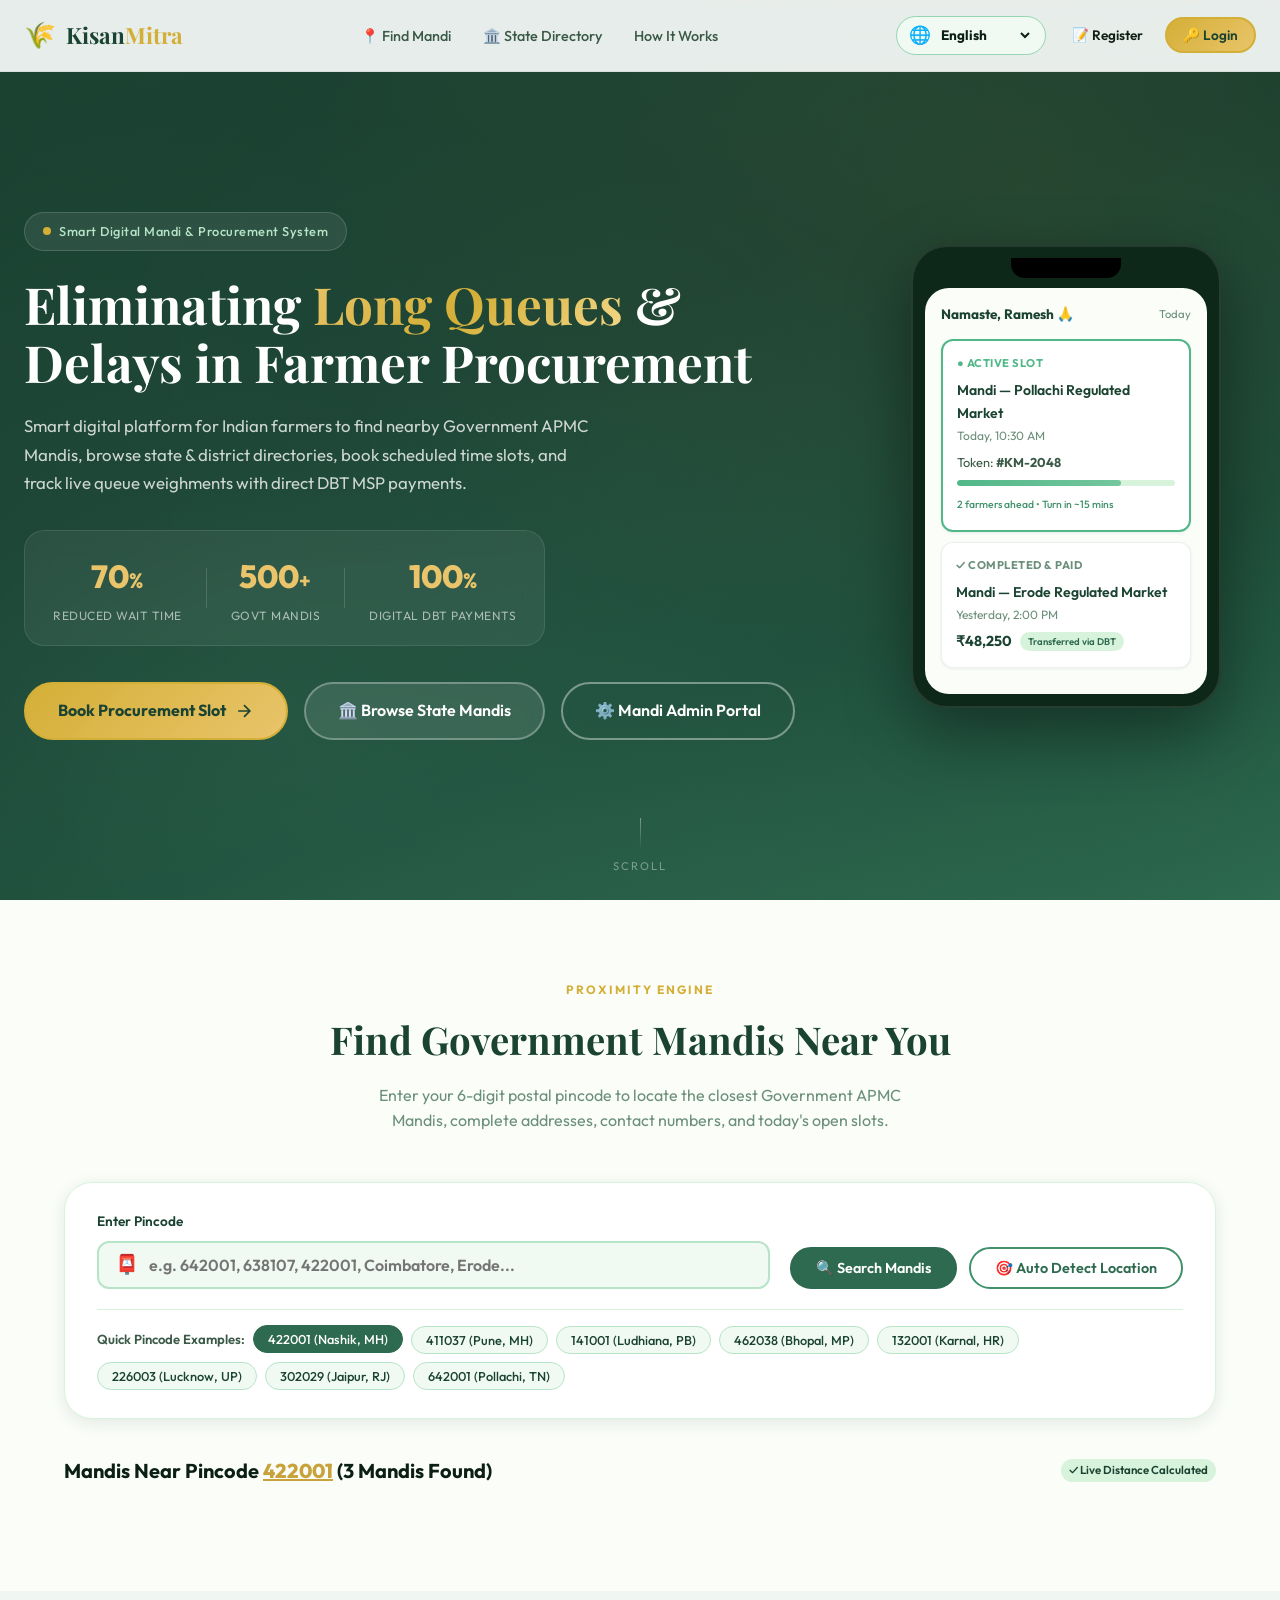
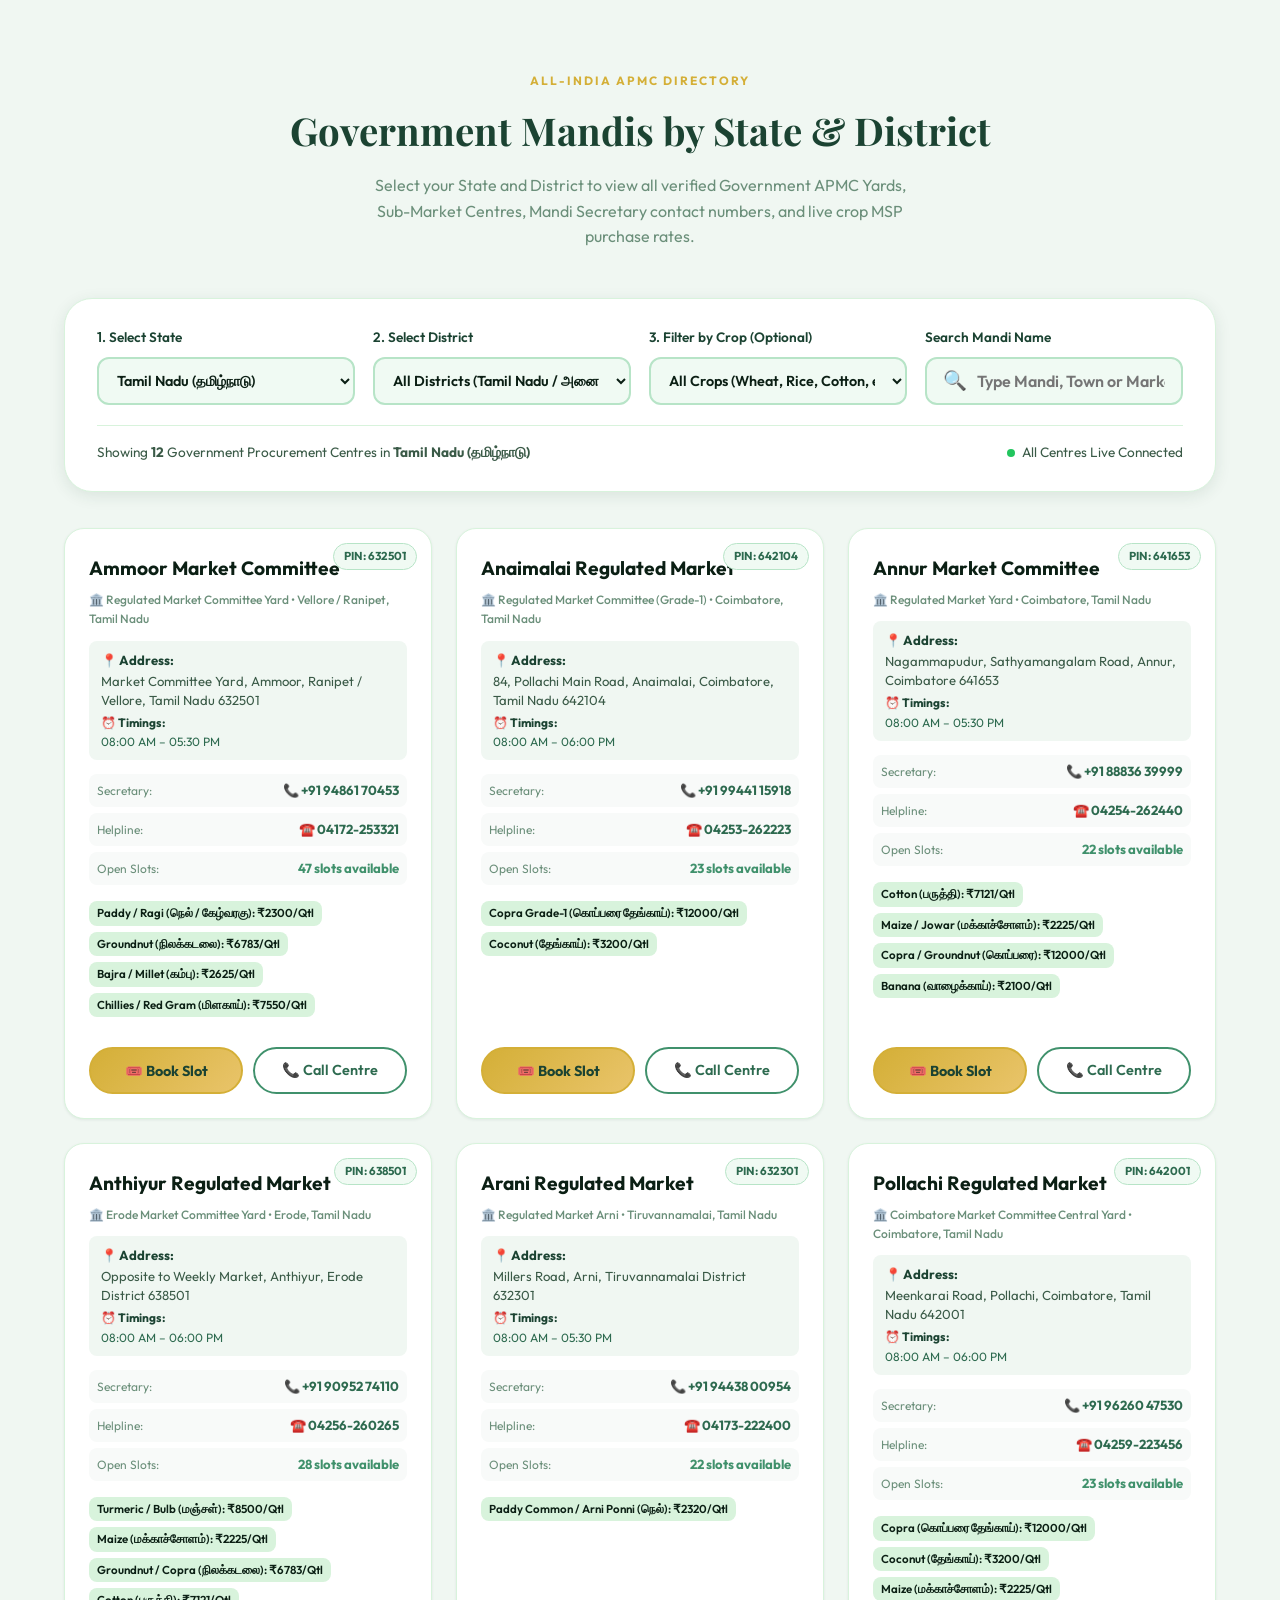
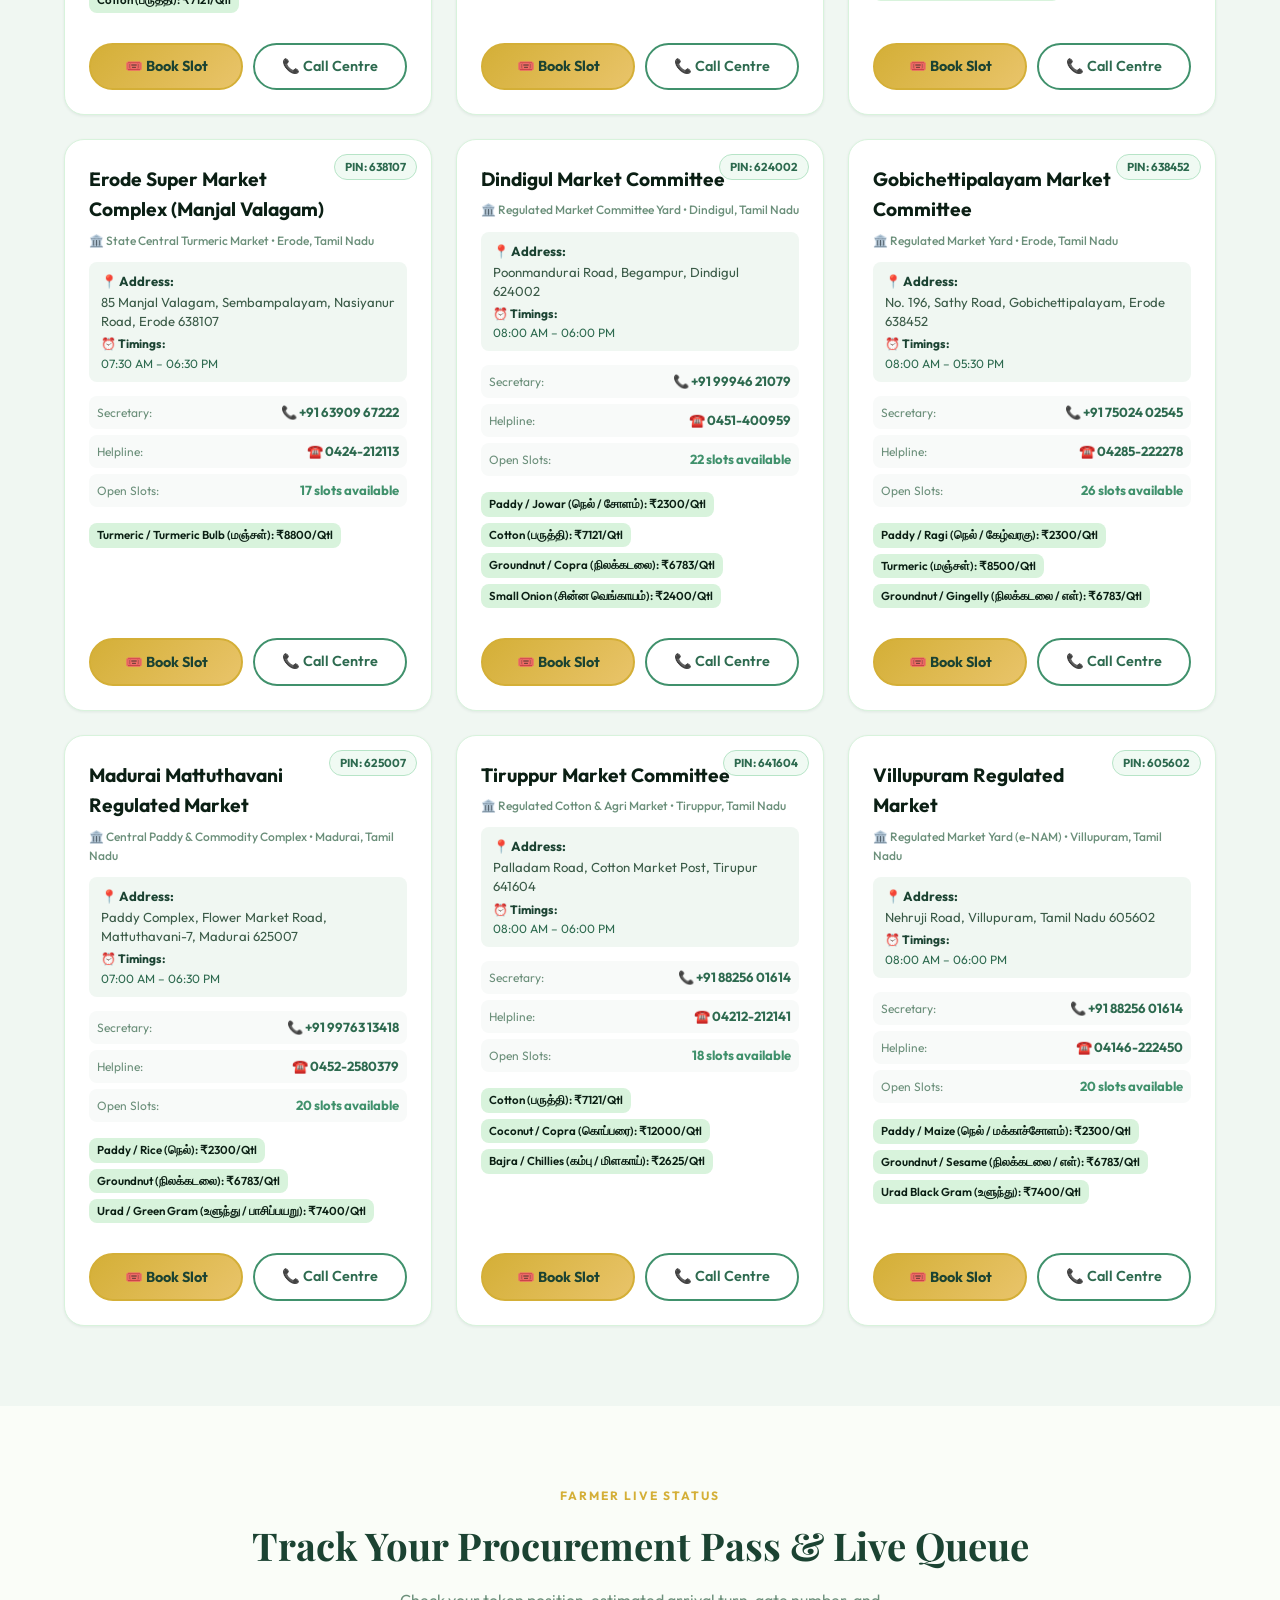
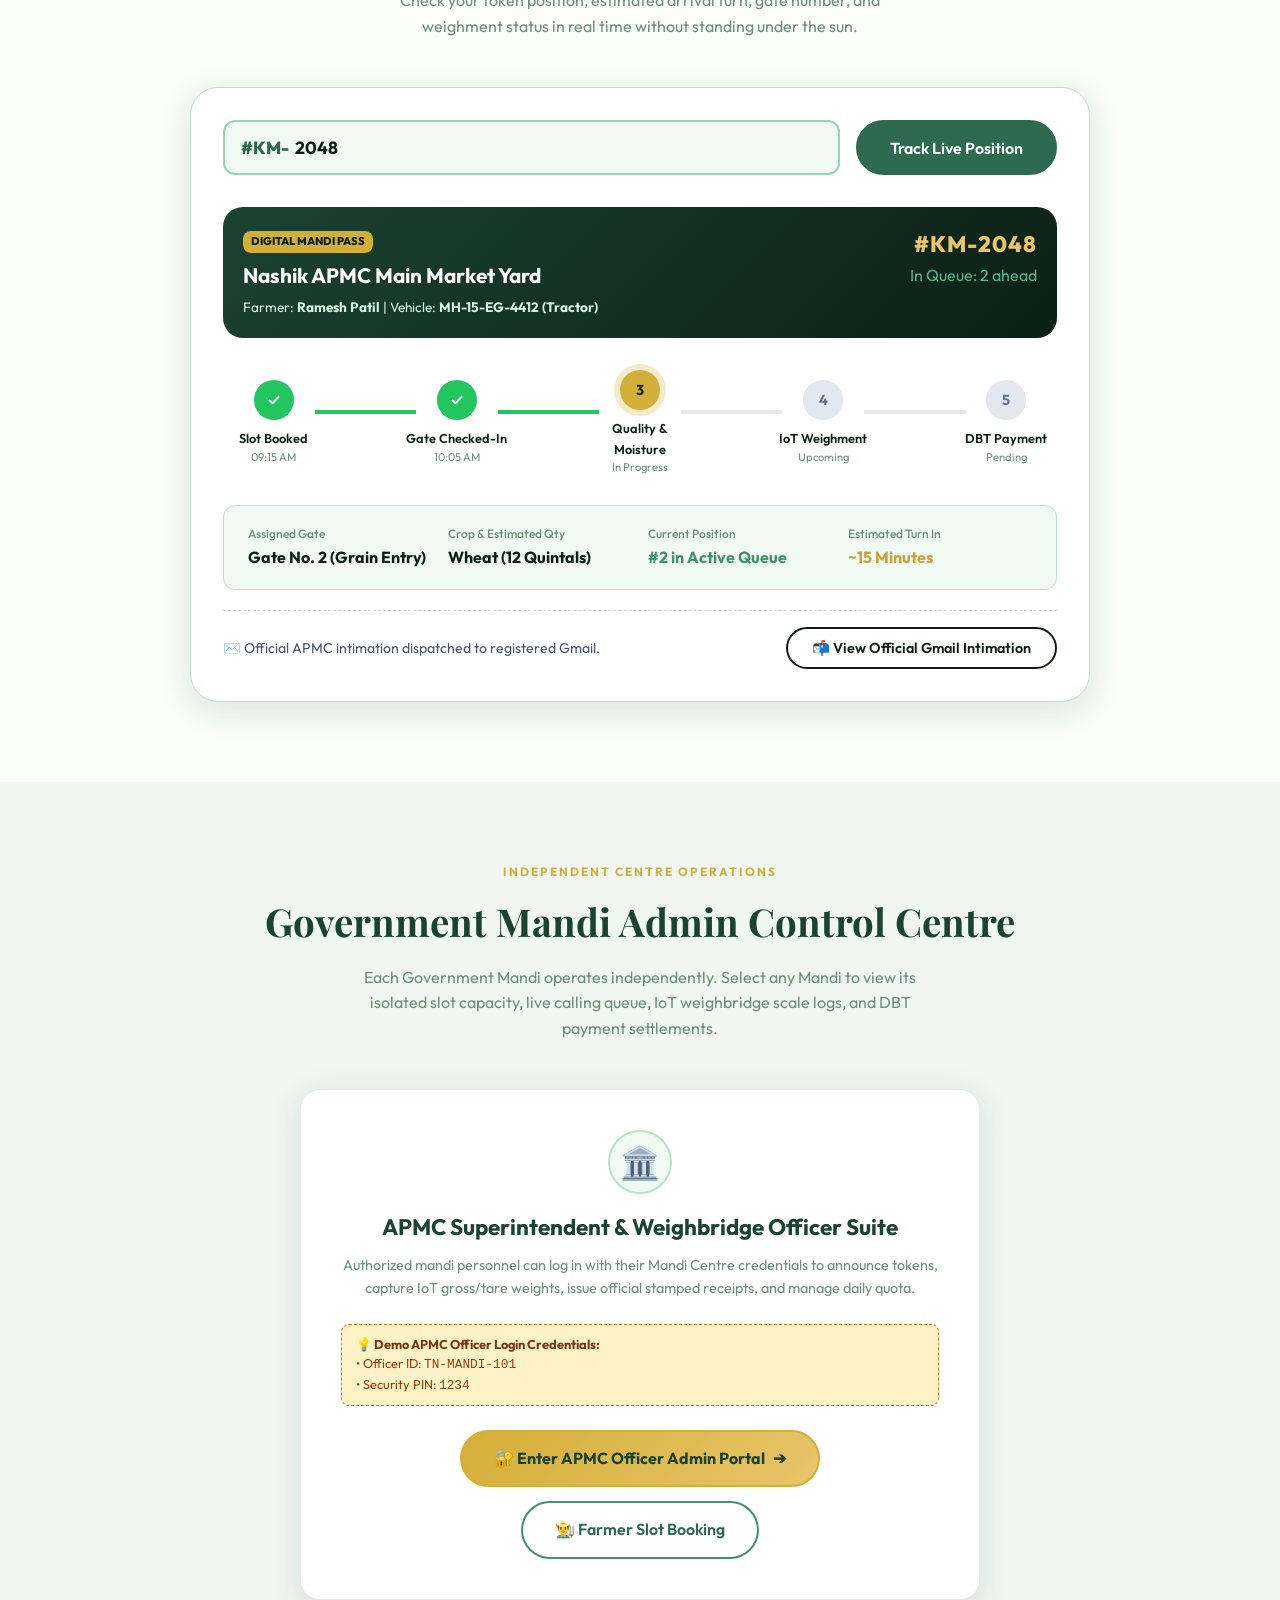
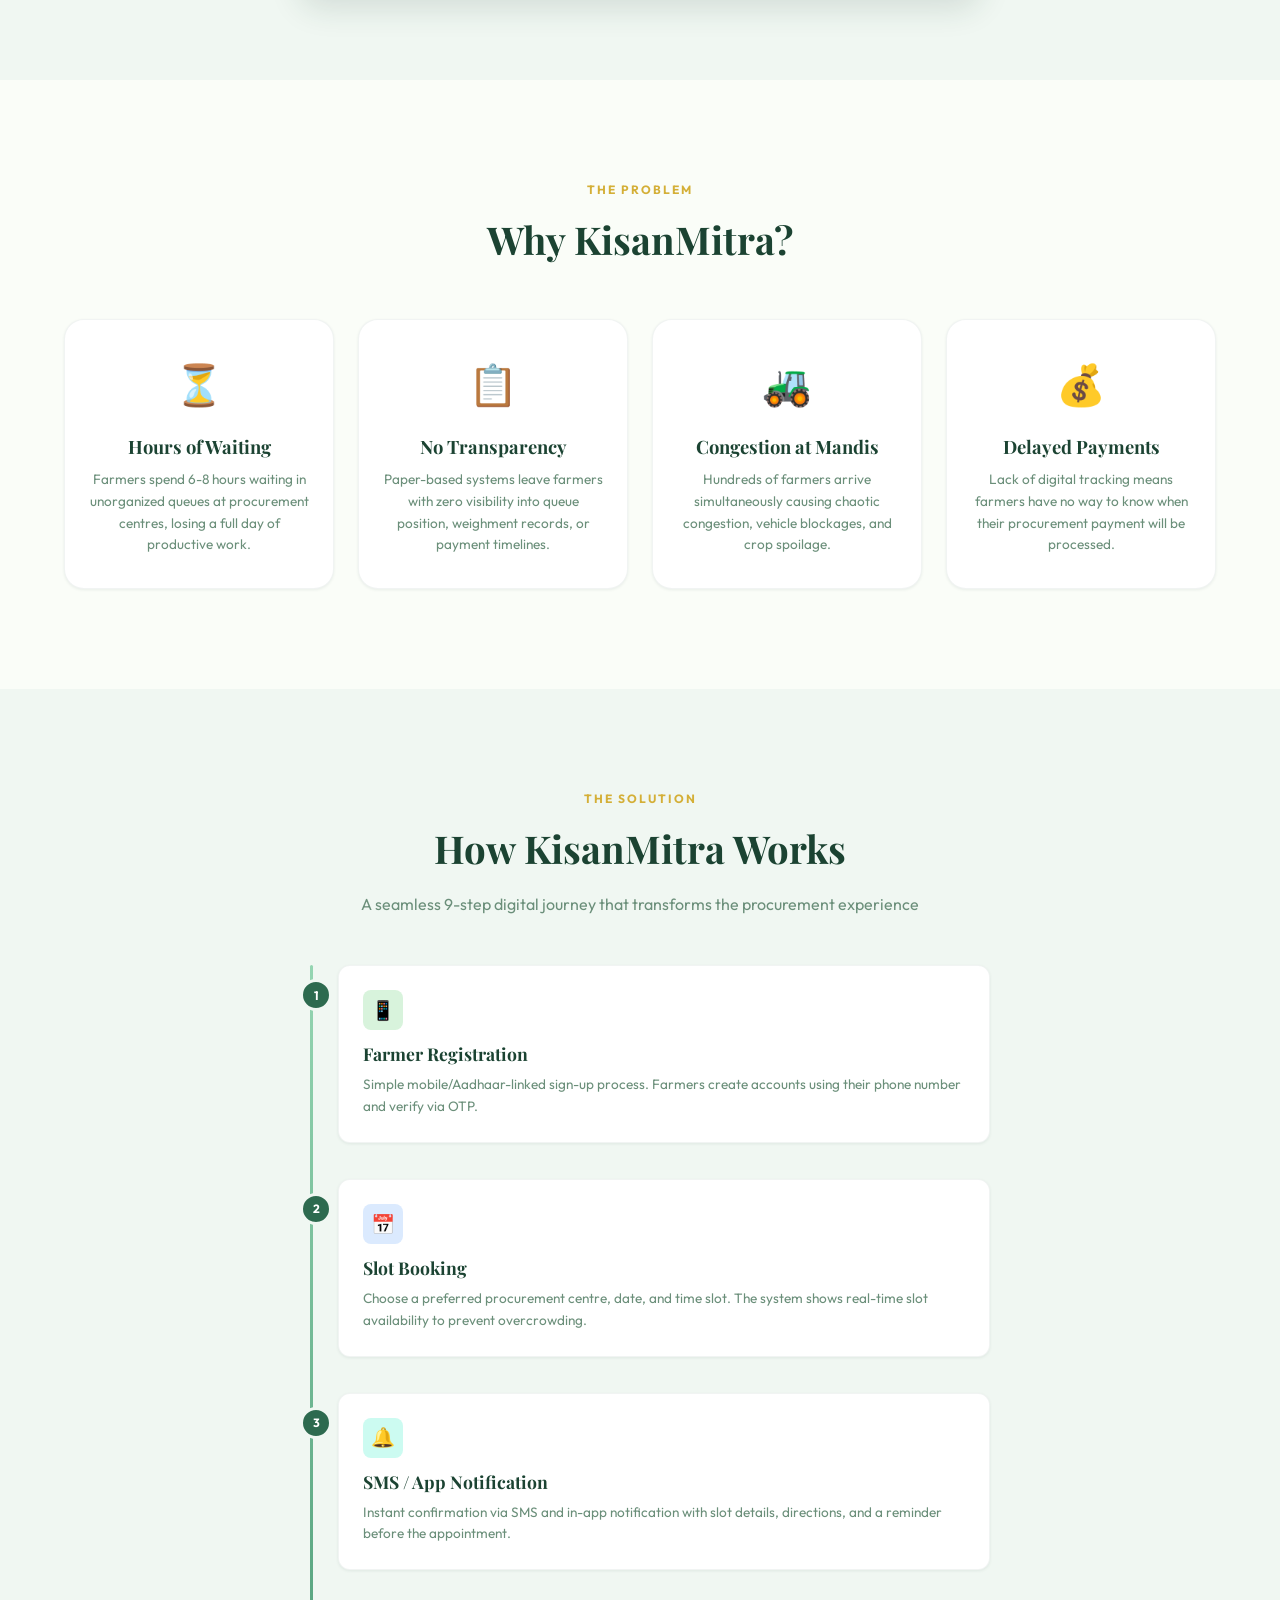
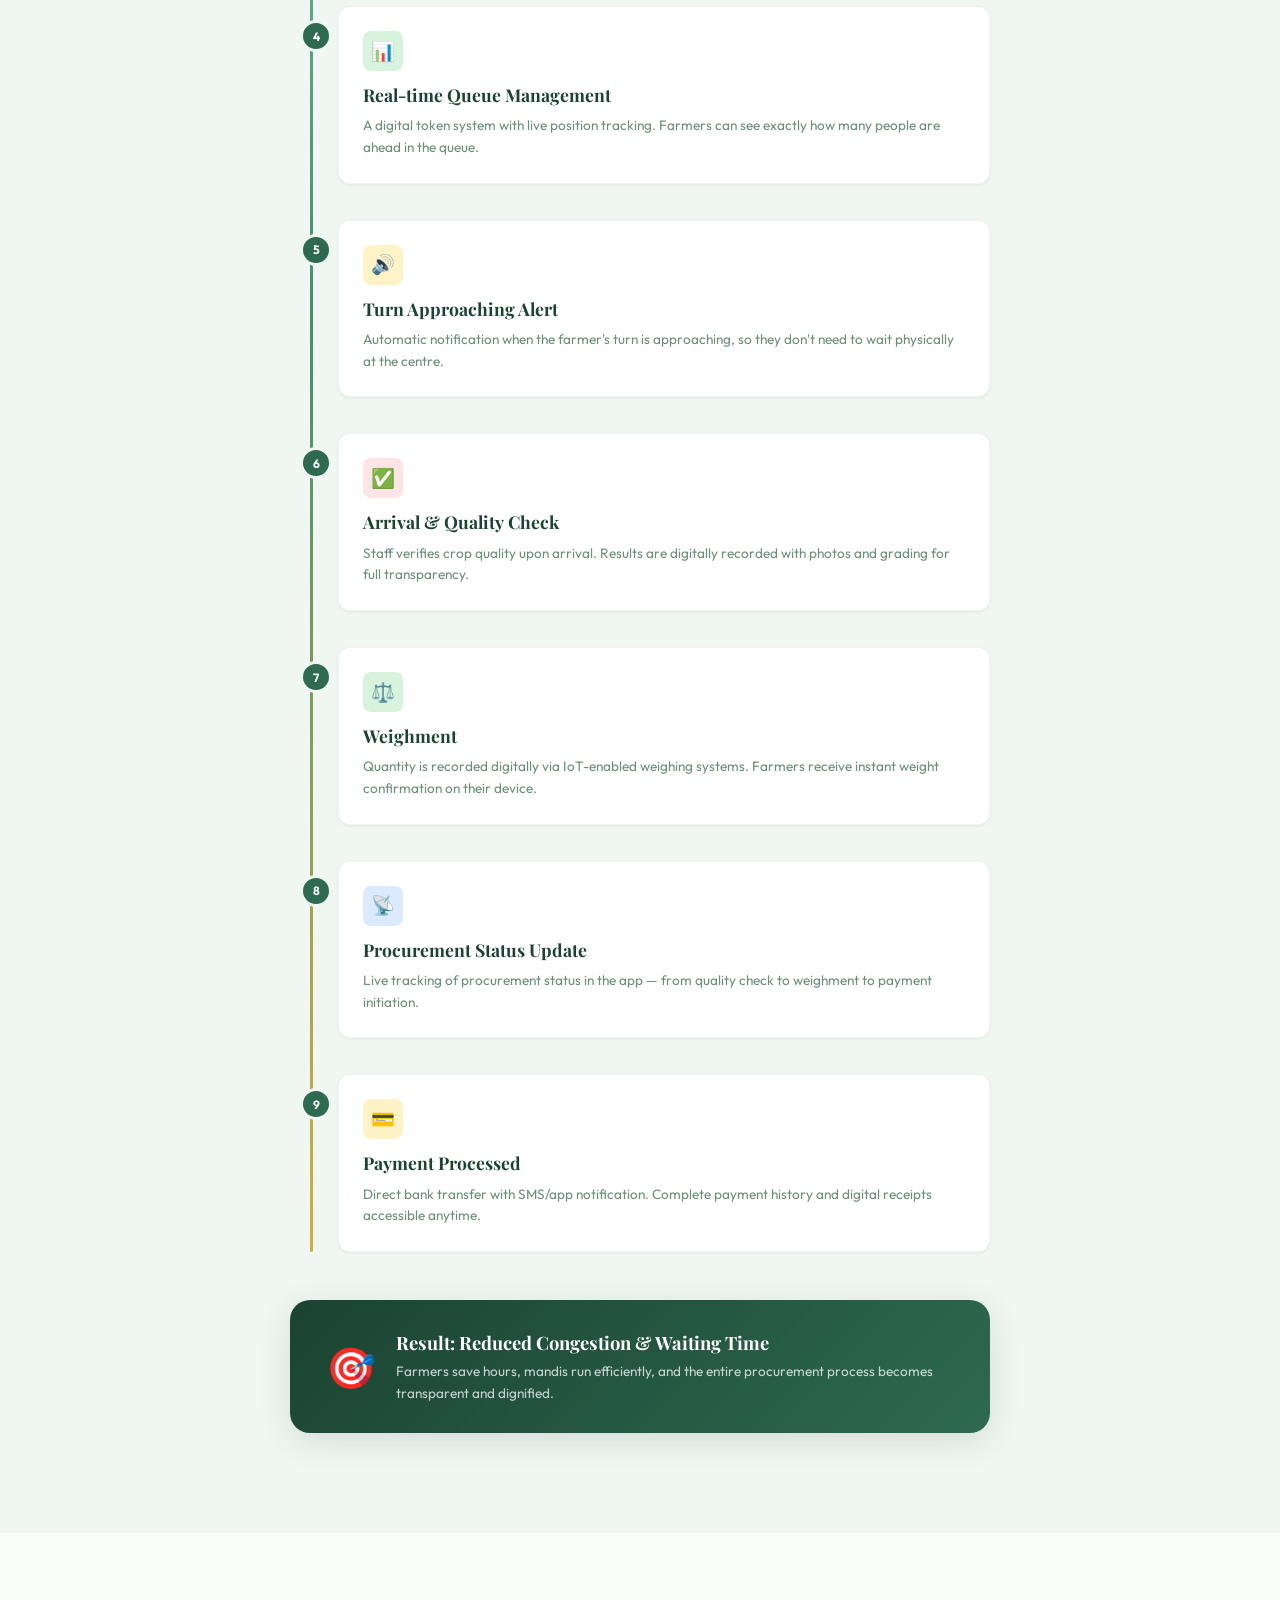
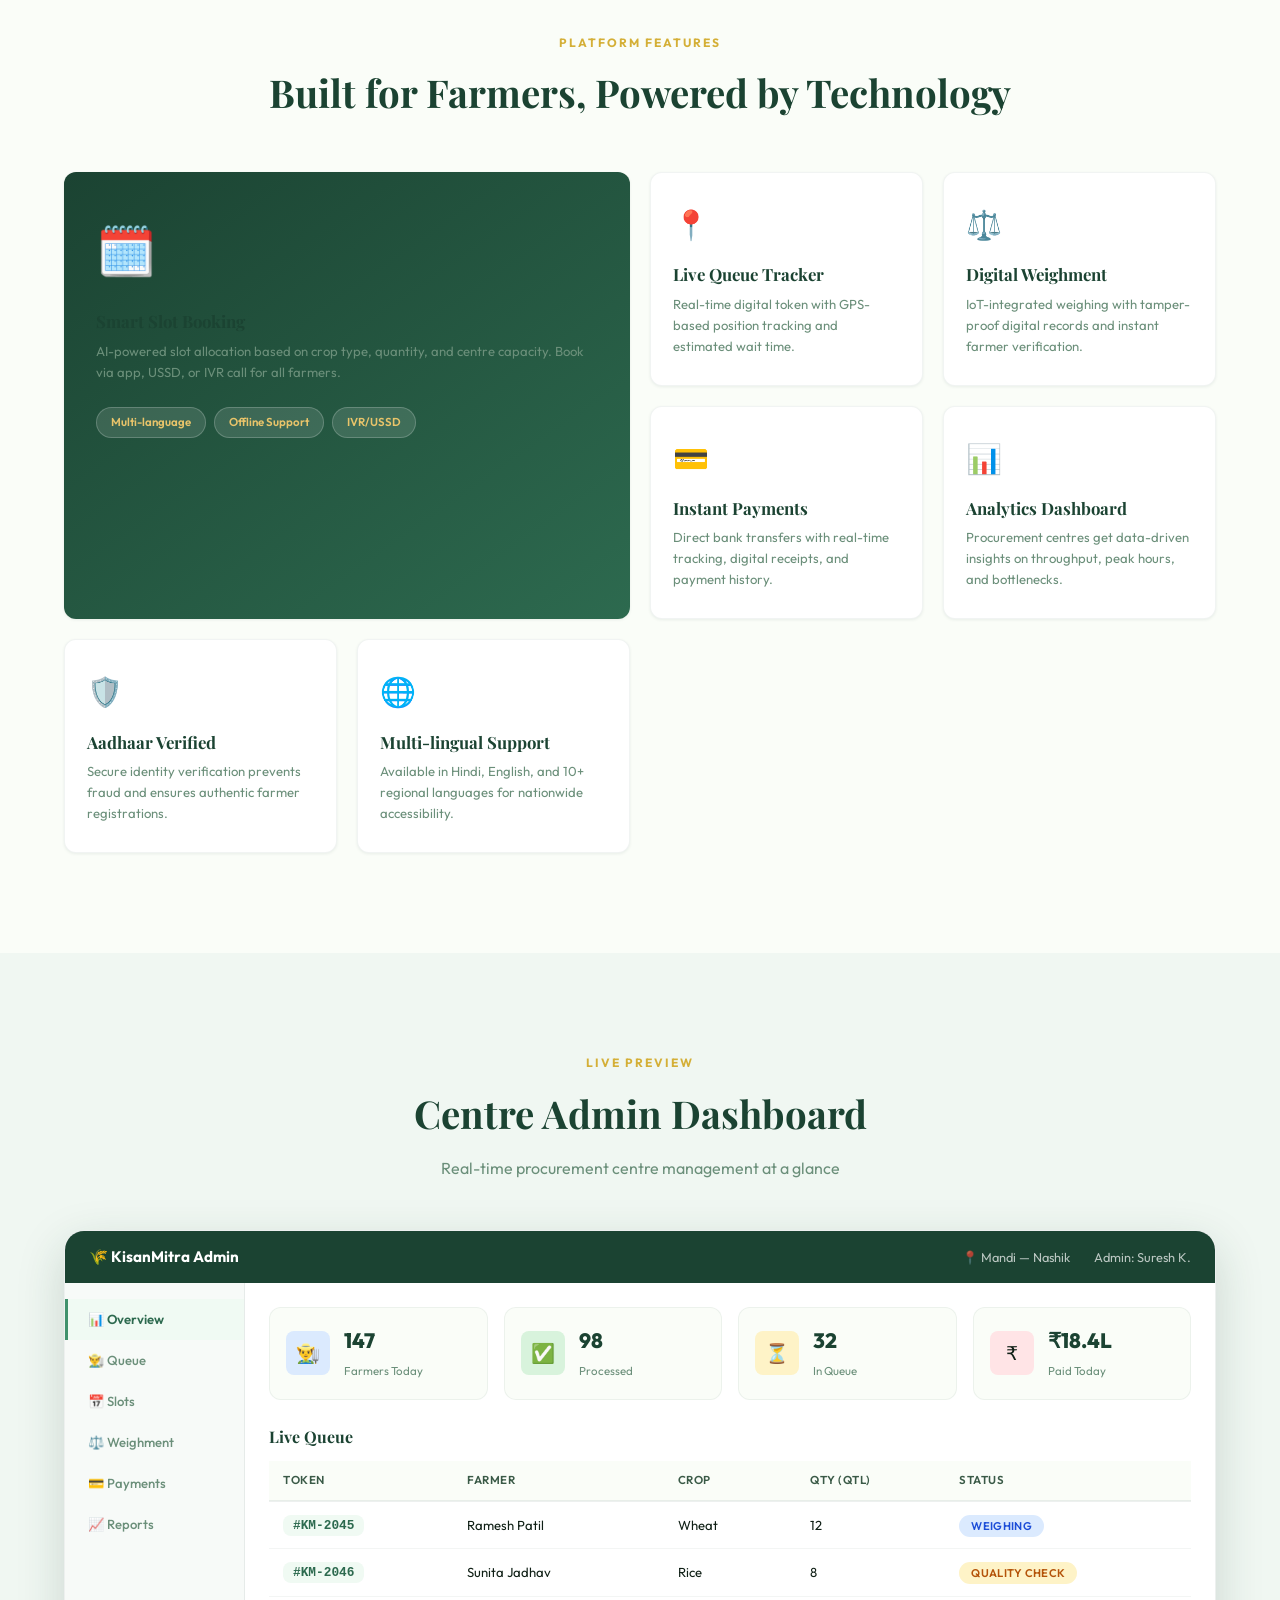
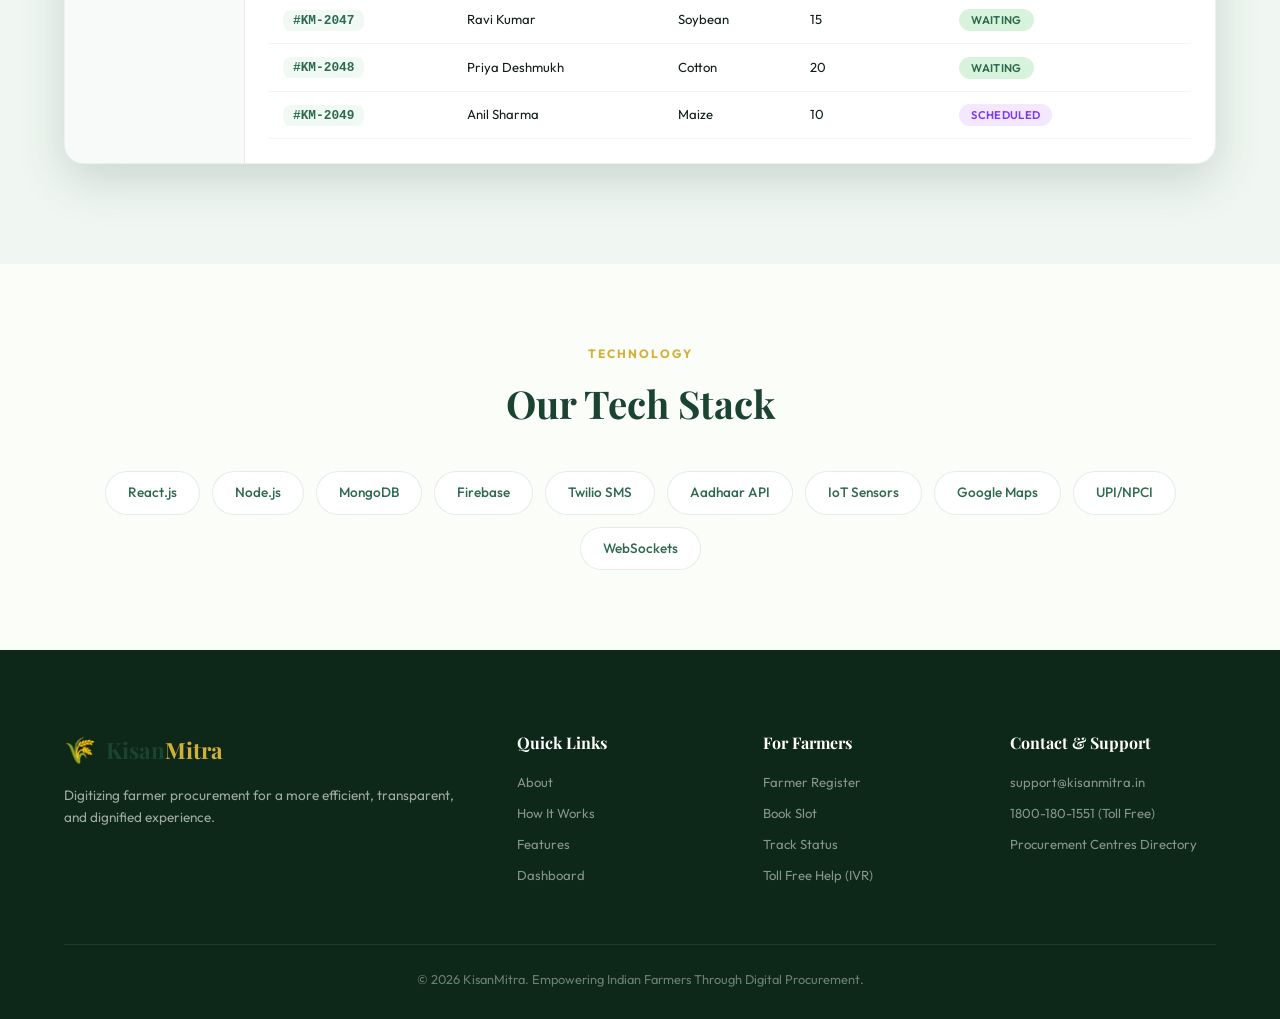
==== index.html @ 32a1274f "Initial commit with project setup" ====
<!DOCTYPE html>
<html lang="en">
<head>
  <meta charset="UTF-8" />
  <meta name="viewport" content="width=device-width, initial-scale=1.0" />
  <title>KisanMitra — Smart Farmer Procurement Platform</title>
  <meta name="description" content="KisanMitra digitizes the mandi procurement process with slot booking, real-time queue management, and transparent payment tracking for Indian farmers." />
  <meta name="theme-color" content="#1b4332" />
  <link rel="icon" href="data:image/svg+xml,<svg xmlns=%22http://www.w3.org/2000/svg%22 viewBox=%220 0 100 100%22><text y=%22.9em%22 font-size=%2290%22>🌾</text></svg>" />
  <link rel="preconnect" href="https://fonts.googleapis.com" />
  <link rel="preconnect" href="https://fonts.gstatic.com" crossorigin />
  <link href="https://fonts.googleapis.com/css2?family=Outfit:wght@300;400;500;600;700;800&family=Playfair+Display:wght@500;600;700&display=swap" rel="stylesheet" />
  <link rel="stylesheet" href="style.css" />
</head>
<body>

  <!-- ===== NAVBAR ===== -->
  <nav class="navbar" id="navbar">
    <div class="nav-container">
      <a href="#" class="nav-logo">
        <span class="logo-icon">🌾</span>
        <span class="logo-text">Kisan<span class="logo-accent">Mitra</span></span>
      </a>
      <ul class="nav-links" id="navLinks">
        <li><a href="#mandi-locator" data-i18n="nav_find_mandi">📍 Find Mandi</a></li>
        <li><a href="#mandi-directory" data-i18n="nav_directory">🏛️ State Directory</a></li>
        <li><a href="#how-it-works" data-i18n="nav_how_it_works">How It Works</a></li>
      </ul>
      <div class="nav-actions">
        <!-- Global Language Selector in Navbar -->
        <div class="lang-selector-wrap">
          <span class="lang-icon">🌐</span>
          <select id="globalLangSelect" class="lang-dropdown" aria-label="Select Language">
            <option value="en" selected>English</option>
            <option value="ta">தமிழ் (Tamil)</option>
            <option value="hi">हिन्दी (Hindi)</option>
          </select>
        </div>
        <!-- Dynamic Login / Session Area -->
        <div id="navAuthArea" style="display: flex; gap: 8px; align-items: center;">
          <button class="btn btn-outline" id="navRegisterBtn" style="padding: 7px 14px; font-weight: 600; font-size: 0.85rem; border: 1.5px solid var(--primary); color: var(--primary);">
            📝 Register
          </button>
          <button class="btn btn-gold" id="navLoginBtn" style="padding: 7px 16px; font-weight: 600; font-size: 0.85rem;">
            🔑 Login
          </button>
        </div>
      </div>
      <button class="mobile-toggle" id="mobileToggle" aria-label="Toggle menu">
        <span></span><span></span><span></span>
      </button>
    </div>
  </nav>

  <!-- ===== HERO ===== -->
  <section class="hero" id="hero">
    <div class="hero-bg-pattern"></div>
    <div class="hero-container">
      <div class="hero-content">
        <div class="hero-badge">
          <span class="badge-dot"></span>
          <span data-i18n="hero_badge">Smart Digital Mandi &amp; Procurement System</span>
        </div>
        <h1 class="hero-title" data-i18n="hero_title">
          Eliminating <span class="text-gradient">Long Queues</span> &amp; Delays in Farmer Procurement
        </h1>
        <p class="hero-subtitle" data-i18n="hero_subtitle">
          Smart digital platform for Indian farmers to find nearby Government APMC Mandis, browse state &amp; district directories, book scheduled time slots, and track live queue weighments with direct DBT MSP payments.
        </p>

        <div class="hero-stats">
          <div class="stat-item">
            <span class="stat-number" data-count="70">0</span><span class="stat-suffix">%</span>
            <span class="stat-label" data-i18n="stat_reduced_wait">Reduced Wait Time</span>
          </div>
          <div class="stat-divider"></div>
          <div class="stat-item">
            <span class="stat-number" data-count="500">0</span><span class="stat-suffix">+</span>
            <span class="stat-label" data-i18n="stat_mandis">Govt Mandis</span>
          </div>
          <div class="stat-divider"></div>
          <div class="stat-item">
            <span class="stat-number" data-count="100">0</span><span class="stat-suffix">%</span>
            <span class="stat-label" data-i18n="stat_dbt">Digital DBT Payments</span>
          </div>
        </div>
        <div class="hero-cta">
          <a href="book-slot.html" class="btn btn-gold btn-lg" id="heroBookSlotBtn">
            <span data-i18n="btn_book_slot">Book Procurement Slot</span>
            <svg width="20" height="20" viewBox="0 0 24 24" fill="none" stroke="currentColor" stroke-width="2"><path d="M5 12h14M12 5l7 7-7 7"/></svg>
          </a>
          <a href="#mandi-directory" class="btn btn-ghost btn-lg">
            <span data-i18n="btn_view_directory">🏛️ Browse State Mandis</span>
          </a>
          <a href="admin.html" class="btn btn-outline-light btn-lg">
            <span data-i18n="btn_admin_portal">⚙️ Mandi Admin Portal</span>
          </a>
        </div>
      </div>
      <div class="hero-visual">
        <div class="hero-phone">
          <div class="phone-notch"></div>
          <div class="phone-screen">
            <div class="phone-header">
              <span class="phone-greeting" data-i18n="phone_greeting">Namaste, Ramesh 🙏</span>
              <span class="phone-date" data-i18n="phone_today">Today</span>
            </div>
            <div class="phone-card active-card">
              <div class="card-status status-active" data-i18n="card_active_slot">● Active Slot</div>
              <div class="card-center" id="heroPhoneMandi">Mandi — Pollachi Regulated Market</div>
              <div class="card-time">Today, 10:30 AM</div>
              <div class="card-token">Token: <strong>#KM-2048</strong></div>
              <div class="card-queue">
                <div class="queue-bar">
                  <div class="queue-fill" style="width: 75%"></div>
                </div>
                <span class="queue-text" data-i18n="card_queue_eta">2 farmers ahead • Turn in ~15 mins</span>
              </div>
            </div>
            <div class="phone-card">
              <div class="card-status status-done" data-i18n="card_completed_paid">✓ Completed &amp; Paid</div>
              <div class="card-center">Mandi — Erode Regulated Market</div>
              <div class="card-time">Yesterday, 2:00 PM</div>
              <div class="card-payment">₹48,250 <span class="paid-badge" data-i18n="paid_badge">Transferred via DBT</span></div>
            </div>
          </div>
        </div>
      </div>
    </div>
    <div class="hero-scroll-indicator">
      <div class="scroll-line"></div>
      <span data-i18n="scroll_label">Scroll</span>
    </div>
  </section>

  <!-- ========================================================= -->
  <!-- ===== 1. PINCODE MANDI LOCATOR & PROXIMITY FINDER ======= -->
  <!-- ========================================================= -->
  <section class="mandi-locator-section" id="mandi-locator">
    <div class="container">
      <div class="section-label">Proximity Engine</div>
      <h2 class="section-title">Find Government Mandis Near You</h2>
      <p class="section-desc">Enter your 6-digit postal pincode to locate the closest Government APMC Mandis, complete addresses, contact numbers, and today's open slots.</p>

      <div class="pincode-search-card">
        <div class="search-form-row">
          <div class="pincode-input-group">
            <label for="pincodeInput">Enter Pincode</label>
            <div class="input-with-icon">
              <span class="icon">📮</span>
              <input type="text" id="pincodeInput" placeholder="e.g. 422001, 411037, 141001..." maxlength="6" />
            </div>
          </div>
          <div class="pincode-actions">
            <button class="btn btn-primary" id="searchPincodeBtn">
              <span>🔍 Search Mandis</span>
            </button>
            <button class="btn btn-outline" id="detectLocationBtn">
              <span>🎯 Auto Detect Location</span>
            </button>
          </div>
        </div>

        <div class="filter-pills-row">
          <span class="pill-label">Quick Pincode Examples:</span>
          <button class="pin-chip active" data-pin="422001">422001 (Nashik, MH)</button>
          <button class="pin-chip" data-pin="411037">411037 (Pune, MH)</button>
          <button class="pin-chip" data-pin="141001">141001 (Ludhiana, PB)</button>
          <button class="pin-chip" data-pin="462038">462038 (Bhopal, MP)</button>
          <button class="pin-chip" data-pin="132001">132001 (Karnal, HR)</button>
          <button class="pin-chip" data-pin="226003">226003 (Lucknow, UP)</button>
          <button class="pin-chip" data-pin="302029">302029 (Jaipur, RJ)</button>
          <button class="pin-chip" data-pin="642001">642001 (Pollachi, TN)</button>
        </div>
      </div>

      <!-- Pincode Search Results -->
      <div class="pincode-results-header" id="pincodeResultsHeader">
        <h3>Mandis Near Pincode <span class="highlight-pin" id="searchedPinDisplay">422001</span> (<span id="pincodeResultCount">3</span> Mandis Found)</h3>
        <span class="badge-tag green">✓ Live Distance Calculated</span>
      </div>

      <div class="mandi-cards-grid" id="pincodeMandiGrid">
        <!-- Dynamically injected via JavaScript -->
      </div>
    </div>
  </section>

  <!-- ========================================================= -->
  <!-- ===== 2. STATE & DISTRICT GOV MANDI DIRECTORY =========== -->
  <!-- ========================================================= -->
  <section class="mandi-directory-section" id="mandi-directory">
    <div class="container">
      <div class="section-label">All-India APMC Directory</div>
      <h2 class="section-title">Government Mandis by State &amp; District</h2>
      <p class="section-desc">Select your State and District to view all verified Government APMC Yards, Sub-Market Centres, Mandi Secretary contact numbers, and live crop MSP purchase rates.</p>

      <!-- Cascading Filter Controls -->
      <div class="directory-filter-card">
        <div class="directory-filter-grid">
          <div class="filter-group">
            <label for="stateSelect">1. Select State</label>
            <div class="select-wrap">
              <select id="stateSelect">
                <option value="all">All States (India)</option>
                <option value="maharashtra" selected>Maharashtra (महाराष्ट्र)</option>
                <option value="punjab">Punjab (ਪੰਜਾਬ)</option>
                <option value="madhya_pradesh">Madhya Pradesh (मध्य प्रदेश)</option>
                <option value="haryana">Haryana (हरियाणा)</option>
                <option value="uttar_pradesh">Uttar Pradesh (उत्तर प्रदेश)</option>
                <option value="rajasthan">Rajasthan (राजस्थान)</option>
                <option value="gujarat">Gujarat (ગુજરાત)</option>
                <option value="karnataka">Karnataka (ಕರ್ನಾಟಕ)</option>
                <option value="tamil_nadu">Tamil Nadu (தமிழ்நாடு)</option>
                <option value="andhra_pradesh">Andhra Pradesh / Telangana</option>
              </select>
            </div>
          </div>

          <div class="filter-group">
            <label for="districtSelect">2. Select District</label>
            <div class="select-wrap">
              <select id="districtSelect">
                <!-- Dynamically populated -->
              </select>
            </div>
          </div>

          <div class="filter-group">
            <label for="cropFilterSelect">3. Filter by Crop (Optional)</label>
            <div class="select-wrap">
              <select id="cropFilterSelect">
                <option value="all">All Crops (Wheat, Rice, Cotton, etc.)</option>
                <option value="wheat">Wheat (गेहूं)</option>
                <option value="rice">Rice / Paddy (धान)</option>
                <option value="soybean">Soybean (सोयाबीन)</option>
                <option value="cotton">Cotton (कपास)</option>
                <option value="mustard">Mustard (सरसों)</option>
                <option value="maize">Maize (मक्का)</option>
                <option value="onion">Onion (प्याज)</option>
              </select>
            </div>
          </div>

          <div class="filter-group search-name-group">
            <label for="mandiSearchName">Search Mandi Name</label>
            <div class="input-with-icon">
              <span class="icon">🔍</span>
              <input type="text" id="mandiSearchName" placeholder="Type Mandi / APMC name..." />
            </div>
          </div>
        </div>

        <div class="directory-summary-bar">
          <div class="summary-left">
            <span>Showing <strong id="directoryCountDisplay">0</strong> Government Procurement Centres in <strong id="directoryRegionDisplay">Maharashtra</strong></span>
          </div>
          <div class="summary-right">
            <span class="status-indicator-dot"></span> All Centres Live Connected
          </div>
        </div>
      </div>

      <!-- State & District Results Grid -->
      <div class="directory-grid" id="directoryMandiGrid">
        <!-- Rendered dynamically -->
      </div>
    </div>
  </section>

  <!-- ========================================================= -->
  <!-- ===== 3. FARMER LIVE TOKEN & QUEUE STATUS TRACKER ======= -->
  <!-- ========================================================= -->
  <section class="live-tracker-section" id="token-tracker">
    <div class="container">
      <div class="section-label">Farmer Live Status</div>
      <h2 class="section-title">Track Your Procurement Pass &amp; Live Queue</h2>
      <p class="section-desc">Check your token position, estimated arrival turn, gate number, and weighment status in real time without standing under the sun.</p>

      <div class="token-tracker-card">
        <div class="tracker-input-row">
          <div class="token-input-wrap">
            <span class="token-prefix">#KM-</span>
            <input type="text" id="trackTokenInput" placeholder="Enter 4-digit Token (e.g. 2048, 2045, 2046)..." maxlength="6" value="2048" />
          </div>
          <button class="btn btn-primary btn-lg" id="trackTokenBtn">Track Live Position</button>
        </div>

        <!-- Error Alert when token is not in records (Strict Validation - No fake IDs) -->
        <div class="tracker-error-box" id="tokenTrackerError" style="display: none; margin-top: 20px; background: #fef2f2; border: 1.5px solid #f87171; border-radius: 12px; padding: 18px; display: none; align-items: flex-start; gap: 14px;">
          <div class="tracker-error-icon" style="font-size: 1.8rem;">⚠️</div>
          <div class="tracker-error-content">
            <h4 style="margin: 0 0 6px; color: #991b1b; font-size: 1.1rem;">No Tracker ID Found</h4>
            <p id="tokenTrackerErrorMsg" style="margin: 0; color: #b91c1c; font-size: 0.95rem; line-height: 1.5;">This token is not registered in our APMC Mandi database. Please check your token number or book a new slot.</p>
          </div>
        </div>

        <!-- Interactive Live Progress Milestone Card -->
        <div class="tracker-result-display" id="tokenTrackerResult">
          <div class="tracker-header-box">
            <div class="th-left">
              <span class="pass-badge">DIGITAL MANDI PASS</span>
              <h3 id="trackMandiName">Nashik APMC Main Market Yard</h3>
              <p id="trackFarmerInfo">Farmer: <strong>Ramesh Patil</strong> | Vehicle: <strong>MH-15-EG-4412 (Tractor)</strong></p>
            </div>
            <div class="th-right">
              <div class="token-giant-badge" id="trackTokenBadge">#KM-2048</div>
              <span class="status-pill status-active" id="trackStatusPill">In Queue: 2 ahead</span>
            </div>
          </div>

          <!-- Progress Stepper -->
          <div class="tracker-stepper">
            <div class="stepper-step completed" id="stepPassIssued">
              <div class="step-circle">✓</div>
              <div class="step-title">Slot Booked</div>
              <div class="step-time">09:15 AM</div>
            </div>
            <div class="stepper-line active"></div>
            <div class="stepper-step completed" id="stepGateIn">
              <div class="step-circle">✓</div>
              <div class="step-title">Gate Checked-In</div>
              <div class="step-time">10:05 AM</div>
            </div>
            <div class="stepper-line active"></div>
            <div class="stepper-step current" id="stepQualityCheck">
              <div class="step-circle">3</div>
              <div class="step-title">Quality &amp; Moisture</div>
              <div class="step-time">In Progress</div>
            </div>
            <div class="stepper-line"></div>
            <div class="stepper-step" id="stepWeighing">
              <div class="step-circle">4</div>
              <div class="step-title">IoT Weighment</div>
              <div class="step-time">Upcoming</div>
            </div>
            <div class="stepper-line"></div>
            <div class="stepper-step" id="stepPayment">
              <div class="step-circle">5</div>
              <div class="step-title">DBT Payment</div>
              <div class="step-time">Pending</div>
            </div>
          </div>

          <!-- Live Queue ETA Box -->
          <div class="queue-eta-box">
            <div class="eta-item">
              <span class="eta-label">Assigned Gate</span>
              <span class="eta-val" id="trackGate">Gate No. 2 (Grain Entry)</span>
            </div>
            <div class="eta-item">
              <span class="eta-label">Crop &amp; Estimated Qty</span>
              <span class="eta-val" id="trackCropQty">Wheat (12 Quintals)</span>
            </div>
            <div class="eta-item">
              <span class="eta-label">Current Position</span>
              <span class="eta-val text-green" id="trackQueuePos">#2 in Active Queue</span>
            </div>
            <div class="eta-item">
              <span class="eta-label">Estimated Turn In</span>
              <span class="eta-val text-gold" id="trackEta">~15 Minutes</span>
            </div>
          </div>

          <!-- Official Gmail Dispatch Intimation Action -->
          <div style="margin-top: 20px; padding-top: 16px; border-top: 1px dashed #cbd5e1; display: flex; justify-content: space-between; align-items: center; flex-wrap: wrap; gap: 12px;" id="trackEmailActionRow">
            <span style="font-size: 0.88rem; color: #475569;">
              ✉️ Official APMC intimation dispatched to registered Gmail.
            </span>
            <button type="button" class="btn btn-outline" id="trackViewEmailBtn" style="font-weight: 600; border-color: var(--primary); color: var(--primary);">
              📬 View Official Gmail Intimation
            </button>
          </div>
        </div>
      </div>
    </div>
  </section>

  <!-- ========================================================= -->
  <!-- ===== 4. DEDICATED MANDI ADMIN PORTAL GATEWAY =========== -->
  <!-- ========================================================= -->
  <section class="admin-section" id="admin-portal">
    <div class="container">
      <div class="section-label" data-i18n="admin_label">Independent Centre Operations</div>
      <h2 class="section-title" data-i18n="admin_title">Government Mandi Admin Control Centre</h2>
      <p class="section-desc" data-i18n="admin_desc">Each Government APMC Mandi operates independently. Officials can log in to access the dedicated Operating Suite with live queue calling, IoT weighbridge scale terminal, and direct DBT bank transfer ledger.</p>

      <div class="auth-card" style="margin: 30px auto 0; max-width: 680px; text-align: center;">
        <div class="auth-emblem">🏛️</div>
        <h3 style="font-size: 1.4rem; color: var(--green-900); margin-bottom: 8px;" data-i18n="admin_portal_box_title">APMC Superintendent &amp; Weighbridge Officer Suite</h3>
        <p style="color: var(--text-muted); font-size: 0.9rem; line-height: 1.6; margin-bottom: 24px;" data-i18n="admin_portal_box_desc">
          Authorized mandi personnel can log in with their Mandi Centre credentials to announce tokens, capture IoT gross/tare weights, issue official stamped receipts, and manage daily quota.
        </p>
        <div class="demo-pill" style="margin-bottom: 24px; text-align: left;">
          <strong>💡 Demo APMC Officer Login Credentials:</strong><br/>
          • Officer ID: <code>TN-MANDI-101</code><br/>
          • Security PIN: <code>1234</code>
        </div>
        <div style="display: flex; gap: 14px; justify-content: center; flex-wrap: wrap;">
          <a href="admin.html" class="btn btn-gold btn-lg" style="text-decoration: none;">
            <span data-i18n="btn_enter_admin_portal">🔐 Enter APMC Officer Admin Portal</span> ➔
          </a>
          <a href="book-slot.html" class="btn btn-outline btn-lg" style="text-decoration: none;">
            <span data-i18n="btn_book_farmer_slot">👨‍🌾 Farmer Slot Booking</span>
          </a>
        </div>
      </div>
    </div>
  </section>

  <!-- ===== PROBLEM STATEMENT ===== -->
  <section class="about" id="about">
    <div class="container">
      <div class="section-label" data-i18n="problem_label">The Problem</div>
      <h2 class="section-title" data-i18n="problem_title">Why KisanMitra?</h2>
      <div class="problem-grid">
        <div class="problem-card">
          <div class="problem-icon">⏳</div>
          <h3 data-i18n="prob_wait_title">Hours of Waiting</h3>
          <p data-i18n="prob_wait_desc">Farmers spend 6-8 hours waiting in unorganized queues at procurement centres, losing a full day of productive work.</p>
        </div>
        <div class="problem-card">
          <div class="problem-icon">📋</div>
          <h3 data-i18n="prob_trans_title">No Transparency</h3>
          <p data-i18n="prob_trans_desc">Paper-based systems leave farmers with zero visibility into queue position, weighment records, or payment timelines.</p>
        </div>
        <div class="problem-card">
          <div class="problem-icon">🚜</div>
          <h3 data-i18n="prob_cong_title">Congestion at Mandis</h3>
          <p data-i18n="prob_cong_desc">Hundreds of farmers arrive simultaneously causing chaotic congestion, vehicle blockages, and crop spoilage.</p>
        </div>
        <div class="problem-card">
          <div class="problem-icon">💰</div>
          <h3 data-i18n="prob_pay_title">Delayed Payments</h3>
          <p data-i18n="prob_pay_desc">Lack of digital tracking means farmers have no way to know when their procurement payment will be processed.</p>
        </div>
      </div>
    </div>
  </section>

  <!-- ===== HOW IT WORKS ===== -->
  <section class="how-it-works" id="how-it-works">
    <div class="container">
      <div class="section-label" data-i18n="how_label">The Solution</div>
      <h2 class="section-title" data-i18n="how_title">How KisanMitra Works</h2>
      <p class="section-desc" data-i18n="how_desc">A seamless 9-step digital journey that transforms the procurement experience</p>
      <div class="timeline">

        <div class="timeline-item" data-step="1">
          <div class="timeline-dot"><span>1</span></div>
          <div class="timeline-content">
            <div class="timeline-icon-wrap green">📱</div>
            <h3 data-i18n="step1_title">Farmer Registration</h3>
            <p data-i18n="step1_desc">Simple mobile/Aadhaar-linked sign-up process. Farmers create accounts using their phone number and verify via OTP.</p>
          </div>
        </div>

        <div class="timeline-item" data-step="2">
          <div class="timeline-dot"><span>2</span></div>
          <div class="timeline-content">
            <div class="timeline-icon-wrap blue">📅</div>
            <h3 data-i18n="step2_title">Slot Booking</h3>
            <p data-i18n="step2_desc">Choose a preferred procurement centre, date, and time slot. The system shows real-time slot availability to prevent overcrowding.</p>
          </div>
        </div>

        <div class="timeline-item" data-step="3">
          <div class="timeline-dot"><span>3</span></div>
          <div class="timeline-content">
            <div class="timeline-icon-wrap teal">🔔</div>
            <h3 data-i18n="step3_title">SMS / App Notification</h3>
            <p data-i18n="step3_desc">Instant confirmation via SMS and in-app notification with slot details, directions, and a reminder before the appointment.</p>
          </div>
        </div>

        <div class="timeline-item" data-step="4">
          <div class="timeline-dot"><span>4</span></div>
          <div class="timeline-content">
            <div class="timeline-icon-wrap green">📊</div>
            <h3 data-i18n="step4_title">Real-time Queue Management</h3>
            <p data-i18n="step4_desc">A digital token system with live position tracking. Farmers can see exactly how many people are ahead in the queue.</p>
          </div>
        </div>

        <div class="timeline-item" data-step="5">
          <div class="timeline-dot"><span>5</span></div>
          <div class="timeline-content">
            <div class="timeline-icon-wrap amber">🔊</div>
            <h3 data-i18n="step5_title">Turn Approaching Alert</h3>
            <p data-i18n="step5_desc">Automatic notification when the farmer's turn is approaching, so they don't need to wait physically at the centre.</p>
          </div>
        </div>

        <div class="timeline-item" data-step="6">
          <div class="timeline-dot"><span>6</span></div>
          <div class="timeline-content">
            <div class="timeline-icon-wrap rose">✅</div>
            <h3 data-i18n="step6_title">Arrival &amp; Quality Check</h3>
            <p data-i18n="step6_desc">Staff verifies crop quality upon arrival. Results are digitally recorded with photos and grading for full transparency.</p>
          </div>
        </div>

        <div class="timeline-item" data-step="7">
          <div class="timeline-dot"><span>7</span></div>
          <div class="timeline-content">
            <div class="timeline-icon-wrap green">⚖️</div>
            <h3 data-i18n="step7_title">Weighment</h3>
            <p data-i18n="step7_desc">Quantity is recorded digitally via IoT-enabled weighing systems. Farmers receive instant weight confirmation on their device.</p>
          </div>
        </div>

        <div class="timeline-item" data-step="8">
          <div class="timeline-dot"><span>8</span></div>
          <div class="timeline-content">
            <div class="timeline-icon-wrap blue">📡</div>
            <h3 data-i18n="step8_title">Procurement Status Update</h3>
            <p data-i18n="step8_desc">Live tracking of procurement status in the app — from quality check to weighment to payment initiation.</p>
          </div>
        </div>

        <div class="timeline-item" data-step="9">
          <div class="timeline-dot"><span>9</span></div>
          <div class="timeline-content">
            <div class="timeline-icon-wrap amber">💳</div>
            <h3 data-i18n="step9_title">Payment Processed</h3>
            <p data-i18n="step9_desc">Direct bank transfer with SMS/app notification. Complete payment history and digital receipts accessible anytime.</p>
          </div>
        </div>

      </div>

      <div class="outcome-banner">
        <div class="outcome-icon">🎯</div>
        <div class="outcome-text">
          <h3>Result: Reduced Congestion & Waiting Time</h3>
          <p>Farmers save hours, mandis run efficiently, and the entire procurement process becomes transparent and dignified.</p>
        </div>
      </div>
    </div>
  </section>

  <!-- ===== FEATURES ===== -->
  <section class="features" id="features">
    <div class="container">
      <div class="section-label">Platform Features</div>
      <h2 class="section-title">Built for Farmers, Powered by Technology</h2>
      <div class="features-grid">
        <div class="feature-card feature-large">
          <div class="feature-icon-lg">🗓️</div>
          <h3>Smart Slot Booking</h3>
          <p>AI-powered slot allocation based on crop type, quantity, and centre capacity. Book via app, USSD, or IVR call for all farmers.</p>
          <div class="feature-tags">
            <span>Multi-language</span>
            <span>Offline Support</span>
            <span>IVR/USSD</span>
          </div>
        </div>
        <div class="feature-card">
          <div class="feature-icon-sm">📍</div>
          <h3>Live Queue Tracker</h3>
          <p>Real-time digital token with GPS-based position tracking and estimated wait time.</p>
        </div>
        <div class="feature-card">
          <div class="feature-icon-sm">⚖️</div>
          <h3>Digital Weighment</h3>
          <p>IoT-integrated weighing with tamper-proof digital records and instant farmer verification.</p>
        </div>
        <div class="feature-card">
          <div class="feature-icon-sm">💳</div>
          <h3>Instant Payments</h3>
          <p>Direct bank transfers with real-time tracking, digital receipts, and payment history.</p>
        </div>
        <div class="feature-card">
          <div class="feature-icon-sm">📊</div>
          <h3>Analytics Dashboard</h3>
          <p>Procurement centres get data-driven insights on throughput, peak hours, and bottlenecks.</p>
        </div>
        <div class="feature-card">
          <div class="feature-icon-sm">🛡️</div>
          <h3>Aadhaar Verified</h3>
          <p>Secure identity verification prevents fraud and ensures authentic farmer registrations.</p>
        </div>
        <div class="feature-card">
          <div class="feature-icon-sm">🌐</div>
          <h3>Multi-lingual Support</h3>
          <p>Available in Hindi, English, and 10+ regional languages for nationwide accessibility.</p>
        </div>
      </div>
    </div>
  </section>

  <!-- ===== DASHBOARD PREVIEW ===== -->
  <section class="dashboard" id="dashboard">
    <div class="container">
      <div class="section-label">Live Preview</div>
      <h2 class="section-title">Centre Admin Dashboard</h2>
      <p class="section-desc">Real-time procurement centre management at a glance</p>
      <div class="dashboard-mockup">
        <div class="dash-topbar">
          <div class="dash-logo">🌾 KisanMitra Admin</div>
          <div class="dash-topbar-right">
            <span class="dash-centre-name">📍 Mandi — Nashik</span>
            <span class="dash-admin-name">Admin: Suresh K.</span>
          </div>
        </div>
        <div class="dash-body">
          <div class="dash-sidebar">
            <div class="dash-nav-item active">📊 Overview</div>
            <div class="dash-nav-item">👨‍🌾 Queue</div>
            <div class="dash-nav-item">📅 Slots</div>
            <div class="dash-nav-item">⚖️ Weighment</div>
            <div class="dash-nav-item">💳 Payments</div>
            <div class="dash-nav-item">📈 Reports</div>
          </div>
          <div class="dash-main">
            <div class="dash-stats-row">
              <div class="dash-stat-card">
                <div class="dash-stat-icon blue-bg">👨‍🌾</div>
                <div class="dash-stat-info">
                  <span class="dash-stat-val">147</span>
                  <span class="dash-stat-label">Farmers Today</span>
                </div>
              </div>
              <div class="dash-stat-card">
                <div class="dash-stat-icon green-bg">✅</div>
                <div class="dash-stat-info">
                  <span class="dash-stat-val">98</span>
                  <span class="dash-stat-label">Processed</span>
                </div>
              </div>
              <div class="dash-stat-card">
                <div class="dash-stat-icon amber-bg">⏳</div>
                <div class="dash-stat-info">
                  <span class="dash-stat-val">32</span>
                  <span class="dash-stat-label">In Queue</span>
                </div>
              </div>
              <div class="dash-stat-card">
                <div class="dash-stat-icon rose-bg">₹</div>
                <div class="dash-stat-info">
                  <span class="dash-stat-val">₹18.4L</span>
                  <span class="dash-stat-label">Paid Today</span>
                </div>
              </div>
            </div>
            <div class="dash-table-section">
              <h4>Live Queue</h4>
              <table class="dash-table">
                <thead>
                  <tr>
                    <th>Token</th>
                    <th>Farmer</th>
                    <th>Crop</th>
                    <th>Qty (Qtl)</th>
                    <th>Status</th>
                  </tr>
                </thead>
                <tbody>
                  <tr>
                    <td><span class="token-badge">#KM-2045</span></td>
                    <td>Ramesh Patil</td>
                    <td>Wheat</td>
                    <td>12</td>
                    <td><span class="status-badge s-weighing">Weighing</span></td>
                  </tr>
                  <tr>
                    <td><span class="token-badge">#KM-2046</span></td>
                    <td>Sunita Jadhav</td>
                    <td>Rice</td>
                    <td>8</td>
                    <td><span class="status-badge s-quality">Quality Check</span></td>
                  </tr>
                  <tr>
                    <td><span class="token-badge">#KM-2047</span></td>
                    <td>Ravi Kumar</td>
                    <td>Soybean</td>
                    <td>15</td>
                    <td><span class="status-badge s-waiting">Waiting</span></td>
                  </tr>
                  <tr>
                    <td><span class="token-badge">#KM-2048</span></td>
                    <td>Priya Deshmukh</td>
                    <td>Cotton</td>
                    <td>20</td>
                    <td><span class="status-badge s-waiting">Waiting</span></td>
                  </tr>
                  <tr>
                    <td><span class="token-badge">#KM-2049</span></td>
                    <td>Anil Sharma</td>
                    <td>Maize</td>
                    <td>10</td>
                    <td><span class="status-badge s-scheduled">Scheduled</span></td>
                  </tr>
                </tbody>
              </table>
            </div>
          </div>
        </div>
      </div>
    </div>
  </section>

  <!-- ===== TECH STACK ===== -->
  <section class="tech-stack" id="tech">
    <div class="container">
      <div class="section-label">Technology</div>
      <h2 class="section-title">Our Tech Stack</h2>
      <div class="tech-pills">
        <span class="tech-pill">React.js</span>
        <span class="tech-pill">Node.js</span>
        <span class="tech-pill">MongoDB</span>
        <span class="tech-pill">Firebase</span>
        <span class="tech-pill">Twilio SMS</span>
        <span class="tech-pill">Aadhaar API</span>
        <span class="tech-pill">IoT Sensors</span>
        <span class="tech-pill">Google Maps</span>
        <span class="tech-pill">UPI/NPCI</span>
        <span class="tech-pill">WebSockets</span>
      </div>
    </div>
  </section>

  <!-- ===== FOOTER ===== -->
  <footer class="footer" id="contact">
    <div class="container">
      <div class="footer-grid">
        <div class="footer-brand">
          <div class="nav-logo">
            <span class="logo-icon">🌾</span>
            <span class="logo-text">Kisan<span class="logo-accent">Mitra</span></span>
          </div>
          <p>Digitizing farmer procurement for a more efficient, transparent, and dignified experience.</p>
        </div>
        <div class="footer-links">
          <h4>Quick Links</h4>
          <a href="#about">About</a>
          <a href="#how-it-works">How It Works</a>
          <a href="#features">Features</a>
          <a href="#dashboard">Dashboard</a>
        </div>
        <div class="footer-links">
          <h4>For Farmers</h4>
          <a href="#" id="footerRegisterLink">Farmer Register</a>
          <a href="#" id="footerBookSlotLink">Book Slot</a>
          <a href="#" id="footerTrackStatusLink">Track Status</a>
          <a href="#">Toll Free Help (IVR)</a>
        </div>
        <div class="footer-links">
          <h4>Contact & Support</h4>
          <a href="#">support@kisanmitra.in</a>
          <a href="#">1800-180-1551 (Toll Free)</a>
          <a href="#">Procurement Centres Directory</a>
        </div>
      </div>
      <div class="footer-bottom">
        <p>© 2026 KisanMitra. Empowering Indian Farmers Through Digital Procurement.</p>
      </div>
    </div>
  </footer>

  <!-- ========================================= -->
  <!-- ===== MODALS (LOGIN / REGISTER / BOOK) == -->
  <!-- ========================================= -->

  <!-- UNIFIED LOGIN MODAL -->
  <div class="modal-overlay" id="unifiedLoginModal">
    <div class="modal-card">
      <button class="modal-close" id="closeUnifiedLoginModal">&times;</button>
      <div class="modal-header">
        <div class="modal-icon">🌾</div>
        <h2>Sign In to KisanMitra</h2>
        <p>Choose your role to access farmer slot booking or mandi management</p>
      </div>

      <div class="role-selector">
        <button type="button" class="role-pill active" id="tabFarmerLoginBtn">👨‍🌾 Farmer Login</button>
        <button type="button" class="role-pill" id="tabAdminLoginBtn">🏛️ Mandi Admin Login</button>
      </div>

      <!-- Farmer Login Sub-section -->
      <div id="farmerLoginSection" class="auth-sub-section">
        <div class="demo-pill" style="margin-bottom: 16px;">
          <strong>💡 Demo Farmer Login:</strong> Mobile: <code>9876543210</code> | OTP: <code>1234</code>
        </div>
        <form id="farmerLoginForm" class="modal-form">
          <div class="form-group">
            <label>Mobile Number</label>
            <div class="input-with-prefix">
              <span class="input-prefix">🇮🇳 +91</span>
              <input type="tel" id="farmerLoginPhone" placeholder="Enter 10-digit mobile number" maxlength="10" value="9876543210" required />
            </div>
          </div>
          <div class="form-group">
            <label>Enter 4-Digit OTP</label>
            <div class="otp-inputs">
              <input type="text" maxlength="1" class="otp-box" value="1" />
              <input type="text" maxlength="1" class="otp-box" value="2" />
              <input type="text" maxlength="1" class="otp-box" value="3" />
              <input type="text" maxlength="1" class="otp-box" value="4" />
            </div>
          </div>
          <button type="submit" class="btn btn-primary btn-block btn-lg" style="margin-top: 10px;">
            <span>👨‍🌾 Login as Farmer</span>
          </button>
          <button type="button" class="btn btn-outline btn-block" id="farmerQuickDemoBtn" style="margin-top: 10px;">
            <span>⚡ Instant Demo Login (Ramesh Kumar)</span>
          </button>
        </form>
      </div>

      <!-- Mandi Admin Login Sub-section -->
      <div id="adminLoginSection" class="auth-sub-section" style="display: none;">
        <div class="demo-pill" style="margin-bottom: 16px;">
          <strong>💡 Demo Mandi Officer:</strong> ID: <code>TN-MANDI-101</code> | PIN: <code>1234</code>
        </div>
        <form id="modalAdminLoginForm" class="modal-form">
          <div class="form-group">
            <label>Select Operating Mandi Centre</label>
            <select id="modalAdminMandiSelect" required></select>
          </div>
          <div class="form-row">
            <div class="form-group">
              <label>Officer ID</label>
              <input type="text" id="modalOfficerId" value="TN-MANDI-101" required />
            </div>
            <div class="form-group">
              <label>Security PIN</label>
              <input type="password" id="modalOfficerPin" value="1234" maxlength="6" required />
            </div>
          </div>
          <button type="submit" class="btn btn-gold btn-block btn-lg" style="margin-top: 10px;">
            <span>🏛️ Open APMC Mandi Suite</span>
          </button>
          <button type="button" class="btn btn-outline btn-block" id="adminQuickDemoBtn" style="margin-top: 10px;">
            <span>⚡ Instant Demo Admin Login (Pollachi)</span>
          </button>
        </form>
      </div>
    </div>
  </div>

  <!-- REGISTER MODAL -->
  <div class="modal-overlay" id="registerModal">
    <div class="modal-card">
      <button class="modal-close" id="closeRegisterModal">&times;</button>
      <div class="modal-header">
        <div class="modal-icon">📝</div>
        <h2>Farmer Registration</h2>
        <p>Aadhaar &amp; Mobile linked instant sign-up for mandi procurement</p>
      </div>

      <!-- Step Indicator -->
      <div class="form-steps">
        <div class="step-dot active" id="stepDot1">1. Details</div>
        <div class="step-line"></div>
        <div class="step-dot" id="stepDot2">2. Verify OTP</div>
        <div class="step-line"></div>
        <div class="step-dot" id="stepDot3">3. Success</div>
      </div>

      <form id="registerForm" class="modal-form">
        <!-- Step 1: Basic Info -->
        <div id="registerStep1">
          <div class="form-row">
            <div class="form-group">
              <label>Full Name (as per Aadhaar)</label>
              <input type="text" id="regName" placeholder="e.g. Ramesh Patil" required />
            </div>
            <div class="form-group">
              <label>Mobile Number</label>
              <div class="input-with-prefix">
                <span class="input-prefix">+91</span>
                <input type="tel" id="regPhone" placeholder="10-digit number" maxlength="10" required />
              </div>
            </div>
          </div>

          <div class="form-row">
            <div class="form-group">
              <label>Aadhaar Number (Last 4 digits)</label>
              <input type="text" id="regAadhaar" placeholder="XXXX-XXXX-1234" maxlength="14" required />
            </div>
            <div class="form-group">
              <label>Nearest Mandi / Centre</label>
              <select id="regMandi" required>
                <option value="">Select Mandi Centre</option>
                <option value="nashik">Nashik APMC Main Market</option>
                <option value="pune">Pune Krishi Mandi</option>
                <option value="nagpur">Nagpur Grain Procurement Centre</option>
                <option value="aurangabad">Chhatrapati Sambhajinagar Mandi</option>
              </select>
            </div>
          </div>

          <div class="form-group">
            <label>Real Gmail Address * (For Official Booking Intimation & Weighment Advice)</label>
            <input type="email" id="regEmail" placeholder="e.g. aswinnchi810@gmail.com" value="aswinnchi810@gmail.com" required />
            <small style="color: #64748b; font-size: 0.78rem;">Formal booking confirmation and weighment price advice will be delivered to this Gmail.</small>
          </div>

          <div class="form-group">
            <label>Primary Crop</label>
            <select id="regCrop" required>
              <option value="">Select Primary Crop</option>
              <option value="wheat">Wheat (गेहूं)</option>
              <option value="soybean">Soybean (सोयाबीन)</option>
              <option value="rice">Paddy / Rice (धान)</option>
              <option value="cotton">Cotton (कपास)</option>
              <option value="maize">Maize (मक्का)</option>
            </select>
          </div>

          <button type="button" class="btn btn-primary btn-block" id="regNextBtn">Continue to Verify</button>
        </div>

        <!-- Step 2: OTP Verification -->
        <div id="registerStep2" style="display: none;">
          <div class="otp-verification-banner">
            <span class="otp-icon">📲</span>
            <div>
              <strong>Verify OTP</strong>
              <p>Sent to <span id="regPhoneDisplay">+91 98765 43210</span></p>
            </div>
          </div>

          <div class="form-group">
            <label>Enter 4-Digit OTP</label>
            <div class="otp-inputs">
              <input type="text" maxlength="1" class="otp-box-reg" />
              <input type="text" maxlength="1" class="otp-box-reg" />
              <input type="text" maxlength="1" class="otp-box-reg" />
              <input type="text" maxlength="1" class="otp-box-reg" />
            </div>
            <p class="otp-hint">Use demo code: <strong>1234</strong></p>
          </div>

          <button type="button" class="btn btn-primary btn-block" id="regVerifyBtn">Complete Registration</button>
          <button type="button" class="btn btn-link btn-block" id="regBackBtn">← Back to Details</button>
        </div>

        <div class="modal-footer-text">
          Already registered? <a href="#" id="switchToLogin">Login here</a>
        </div>
      </form>

      <!-- Step 3: Success Screen -->
      <div class="modal-success-screen" id="registerSuccessScreen" style="display: none;">
        <div class="success-icon">✓</div>
        <h3>Registration Completed!</h3>
        <p>Your Kisan ID has been generated successfully.</p>
        <div class="kisan-id-card">
          <div class="kisan-id-header">
            <span>🇮🇳 KisanMitra Digital ID</span>
            <span class="active-badge">Active</span>
          </div>
          <div class="kisan-id-body">
            <div><small>Farmer Name</small><strong id="resCardName">Ramesh Patil</strong></div>
            <div><small>Kisan ID</small><strong>KM-2026-9812</strong></div>
            <div><small>Primary Mandi</small><strong id="resCardMandi">Nashik APMC</strong></div>
            <div><small>Aadhaar Verified</small><strong>✓ Verified</strong></div>
          </div>
        </div>
        <div class="action-buttons-row">
          <button class="btn btn-gold" id="openSlotBookingFromReg">Book Slot Now</button>
          <button class="btn btn-outline" id="finishRegistrationBtn">Close</button>
        </div>
      </div>
    </div>
  </div>

  <!-- BOOK SLOT MODAL -->
  <div class="modal-overlay" id="slotModal">
    <div class="modal-card">
      <button class="modal-close" id="closeSlotModal">&times;</button>
      <div class="modal-header">
        <div class="modal-icon">📅</div>
        <h2>Book Procurement Slot</h2>
        <p>Select centre, date and crop to generate your digital queue token</p>
      </div>

      <form id="slotForm" class="modal-form">
        <div class="form-row">
          <div class="form-group">
            <label>Select Mandi Centre</label>
            <select id="slotMandi" required>
              <option value="nashik">Nashik APMC Main Market</option>
              <option value="pune">Pune Krishi Mandi</option>
              <option value="nagpur">Nagpur Grain Centre</option>
            </select>
          </div>
          <div class="form-group">
            <label>Crop Type</label>
            <select id="slotCrop" required>
              <option value="wheat">Wheat (गेहूं)</option>
              <option value="soybean">Soybean (सोयाबीन)</option>
              <option value="rice">Rice (धान)</option>
              <option value="cotton">Cotton (कपास)</option>
            </select>
          </div>
        </div>

        <div class="form-row">
          <div class="form-group">
            <label>Estimated Quantity (Quintals)</label>
            <input type="number" id="slotQty" placeholder="e.g. 15" min="1" max="100" value="12" required />
          </div>
          <div class="form-group">
            <label>Preferred Date</label>
            <input type="date" id="slotDate" required />
          </div>
        </div>

        <div class="form-group">
          <label>Available Time Slots</label>
          <div class="slot-time-grid">
            <button type="button" class="slot-time-btn active" data-time="09:00 AM - 11:00 AM">09:00 AM (8 slots left)</button>
            <button type="button" class="slot-time-btn" data-time="11:30 AM - 01:30 PM">11:30 AM (4 slots left)</button>
            <button type="button" class="slot-time-btn" data-time="02:30 PM - 04:30 PM">02:30 PM (12 slots left)</button>
          </div>
        </div>

        <button type="button" class="btn btn-gold btn-block btn-lg" id="generateTokenBtn">Generate Digital Token</button>
      </form>

      <!-- Slot Success Screen -->
      <div class="modal-success-screen" id="slotSuccessScreen" style="display: none;">
        <div class="success-icon">🎟️</div>
        <h3>Slot Booked Successfully!</h3>
        <p>Your digital procurement pass is ready. Show this at entry gate.</p>

        <div class="token-pass-card">
          <div class="token-pass-header">
            <span>DIGITAL QUEUE PASS</span>
            <span class="token-number" id="issuedTokenNumber">#KM-3142</span>
          </div>
          <div class="token-pass-body">
            <div><small>Centre</small><strong id="tokenCentre">Nashik APMC</strong></div>
            <div><small>Date &amp; Time</small><strong id="tokenDateTime">Tomorrow, 09:00 AM</strong></div>
            <div><small>Crop &amp; Qty</small><strong id="tokenCropQty">Wheat (12 Qtl)</strong></div>
            <div><small>Queue Status</small><strong class="text-green">Confirmed</strong></div>
          </div>
          <div class="token-qr-mock">
            <div class="qr-box">📱 QR Code for Gate Scanner</div>
          </div>
        </div>

        <button class="btn btn-primary btn-block" id="closeSlotSuccess">Done</button>
      </div>
    </div>
  </div>

  <!-- GMAIL DIGITAL INTIMATION MODAL -->
  <div class="gmail-modal-overlay" id="gmailModal">
    <div class="gmail-window">
      <div class="gmail-header-bar">
        <div class="gmail-brand">
          <div class="gmail-logo-icon">M</div>
          <span class="gmail-title">Gmail</span>
          <span class="gmail-inbox-tag">Official Mandi Dispatch</span>
        </div>
        <button class="gmail-close-btn" id="closeGmailModal">&times;</button>
      </div>
      <div class="gmail-body">
        <div class="email-subject-line" id="emailSubjectLine">
          <span>📢 [APMC Mandi] Verified Procurement Intimation &amp; DBT Settlement — Token #KM-2048</span>
        </div>
        <div class="email-meta-card">
          <div class="sender-info">
            <div class="sender-avatar">🏛️</div>
            <div class="sender-details">
              <strong id="emailSenderName">Government APMC Procurement Cell</strong>
              <div class="sender-email" id="emailSenderAddress">&lt;apmc.procurement@kisanmitra.gov.in&gt;</div>
              <div class="recipient-info">to: <span id="emailRecipient">Farmer (aswinnchi810@gmail.com)</span></div>
            </div>
          </div>
          <div class="email-timestamp" id="emailTimestamp">Today, 10:48 AM</div>
        </div>

        <div class="apmc-advice-container">
          <div class="apmc-advice-header">
            <div>
              <h3 id="adviceTitle">GOVERNMENT APMC MANDI PROCUREMENT INTIMATION</h3>
              <p id="adviceSubtitle">OFFICIAL MANDI PROCUREMENT &amp; WEIGHMENT ADVICE</p>
            </div>
            <div class="apmc-verified-stamp" id="emailStatusStamp">✓ CERTIFIED MANDI INTIMATION</div>
          </div>
          <div class="apmc-advice-body">
            <div class="advice-grid" id="emailAdviceGrid">
              <div class="advice-item">
                <span class="item-label">Token &amp; Pass Reference:</span>
                <span class="item-val" id="emailTokenNum">#KM-2048</span>
              </div>
              <div class="advice-item">
                <span class="item-label">Procuring Mandi Centre:</span>
                <span class="item-val" id="emailMandiName">Pollachi Regulated Market</span>
              </div>
              <div class="advice-item">
                <span class="item-label">Commodity / Crop:</span>
                <span class="item-val" id="emailCropGrade">Copra / Coconut (Grade-A Premium)</span>
              </div>
              <div class="advice-item">
                <span class="item-label">Moisture Reading &amp; Analysis:</span>
                <span class="item-val" id="emailMoisture">11.8% (Approved)</span>
              </div>
              <div class="advice-item">
                <span class="item-label">Gross Scale:</span>
                <span class="item-val" id="emailGrossWeight">52.40 Quintals</span>
              </div>
              <div class="advice-item">
                <span class="item-label">Tare Scale (Empty Vehicle):</span>
                <span class="item-val" id="emailTareWeight">38.00 Quintals</span>
              </div>
              <div class="advice-item">
                <span class="item-label">Certified Net Weight:</span>
                <span class="item-val highlight" id="emailNetWeight">14.40 Quintals</span>
              </div>
              <div class="advice-item">
                <span class="item-label">Applicable Rate:</span>
                <span class="item-val" id="emailMspRate">₹11,160 / Quintal</span>
              </div>
            </div>

            <div class="payout-final-banner" id="emailPayoutBanner">
              <div class="pfb-left">
                <span id="emailPayoutLabel">FINAL VERIFIED DBT AMOUNT TRANSFERRED</span>
                <strong id="emailFinalPayout">₹1,60,704</strong>
              </div>
              <div class="pfb-right">
                <span class="dbt-status-pill" id="emailDbtPill">✓ Direct Bank Credit via PFMS</span>
                <div>UTR: <code id="emailUtr">PFMS-DBT-2026-99412</code></div>
              </div>
            </div>

            <div class="advice-footer-note" id="emailFooterNotice">
              This document is a digitally certified Electronic Mandi Receipt (e-WBR) generated by the Government Agriculture Marketing Board.
            </div>
          </div>
        </div>
      </div>
      <div class="gmail-actions-bar">
        <button class="btn btn-outline" onclick="window.print()">🖨️ Print Advice</button>
        <button class="btn btn-gold" id="closeGmailModalBtn">Close Intimation</button>
      </div>
    </div>
  </div>

  <!-- WEIGHMENT SLIP / DBT RECEIPT MODAL -->
  <div class="modal-overlay" id="weighSlipModal">
    <div class="modal-card weigh-slip-modal-card">
      <button class="modal-close" id="closeWeighSlipModal">&times;</button>
      <div class="slip-container" id="printableSlip">
        <div class="slip-header">
          <div class="slip-gov-badge">🇮🇳 GOVT. OF INDIA • DEPT OF AGRI MARKETING &amp; APMC</div>
          <h2 id="slipMandiName">Nashik APMC Main Market Yard</h2>
          <p id="slipMandiAddress">Panchavati Market Yard, Nashik - 422001 | Phone: +91 253 257 8890</p>
          <div class="slip-badge-row">
            <span class="slip-type-tag">OFFICIAL WEIGHMENT &amp; MSP PROCUREMENT SLIP</span>
            <span class="slip-id-tag" id="slipReceiptNo">RECEIPT #KM-SLIP-8921</span>
          </div>
        </div>

        <div class="slip-body-grid">
          <div class="slip-info-col">
            <div class="slip-row"><span class="slip-label">Farmer Name:</span> <strong id="slipFarmerName">Ramesh Patil</strong></div>
            <div class="slip-row"><span class="slip-label">Kisan ID / Aadhaar:</span> <span id="slipAadhaar">KM-2026-9812 (XXXX-3412)</span></div>
            <div class="slip-row"><span class="slip-label">Mobile Number:</span> <span id="slipPhone">+91 98765 43210</span></div>
            <div class="slip-row"><span class="slip-label">Vehicle / Tractor No:</span> <span id="slipVehicle">MH-15-EG-4412</span></div>
          </div>
          <div class="slip-info-col">
            <div class="slip-row"><span class="slip-label">Token Reference:</span> <strong id="slipTokenRef">#KM-2045</strong></div>
            <div class="slip-row"><span class="slip-label">Date &amp; Time:</span> <span id="slipTimestamp">Today, 11:42 AM</span></div>
            <div class="slip-row"><span class="slip-label">Weighbridge Scale:</span> <span>Scale #01 (IoT Auto-Calibrated)</span></div>
            <div class="slip-row"><span class="slip-label">Procurement Officer:</span> <span id="slipOfficerName">Suresh Kulkarni (Secy)</span></div>
          </div>
        </div>

        <div class="slip-weights-table-wrap">
          <table class="slip-table">
            <thead>
              <tr>
                <th>Crop Variety</th>
                <th>Gross Wt (Qtl)</th>
                <th>Tare Wt (Qtl)</th>
                <th>Net Weight (Qtl)</th>
                <th>Moisture (%)</th>
                <th>MSP Rate (₹/Qtl)</th>
                <th>Total Payout (₹)</th>
              </tr>
            </thead>
            <tbody>
              <tr>
                <td id="slipCrop">Wheat (गेहूं)</td>
                <td id="slipGross">52.4</td>
                <td id="slipTare">38.0</td>
                <td id="slipNet"><strong>14.4</strong></td>
                <td id="slipMoisture">11.8%</td>
                <td id="slipMspRate">₹2,275</td>
                <td id="slipTotalAmount" class="slip-amount"><strong>₹32,760.00</strong></td>
              </tr>
            </tbody>
          </table>
        </div>

        <div class="slip-dbt-footer">
          <div class="dbt-status-box">
            <span class="dbt-icon">💳</span>
            <div>
              <strong>Payment Mode: Direct Bank Transfer (DBT / PFMS)</strong>
              <p>Account: State Bank of India • A/C: XXXXXX4412 • IFSC: SBIN0001234</p>
            </div>
          </div>
          <div class="slip-sign-box">
            <div class="sign-line">Mandi Officer Signature &amp; Stamp</div>
            <small>Digitally Verified by KisanMitra Cloud</small>
          </div>
        </div>
      </div>

      <div class="slip-modal-actions">
        <button class="btn btn-primary" id="printSlipBtn">🖨️ Print Official Receipt</button>
        <button class="btn btn-outline" id="closeSlipModalBtn">Close</button>
      </div>
    </div>
  </div>

  <script src="script.js"></script>
</body>
</html>
---- style.css ----
/* ===== CSS VARIABLES & RESET ===== */
:root {
  --green-950: #0b1f14;
  --green-900: #1b4332;
  --green-800: #2d6a4f;
  --green-700: #40916c;
  --green-600: #52b788;
  --green-500: #74c69d;
  --green-400: #95d5b2;
  --green-300: #b7e4c7;
  --green-200: #d8f3dc;
  --green-100: #f0faf3;

  --gold-500: #c8a23a;
  --gold-400: #d4af37;
  --gold-300: #e9c46a;
  --gold-200: #f4d98c;

  --amber-500: #f59e0b;
  --rose-500: #e74c6f;
  --blue-500: #3b82f6;
  --teal-500: #14b8a6;

  --text-primary: #0f1f15;
  --text-secondary: #3a5a47;
  --text-muted: #6b8f7a;
  --text-light: #ffffff;

  --bg-body: #fafdf8;
  --bg-card: #ffffff;
  --bg-dark: #0d2818;
  --bg-section-alt: #f0f7f2;

  --shadow-sm: 0 1px 3px rgba(27, 67, 50, 0.08);
  --shadow-md: 0 4px 16px rgba(27, 67, 50, 0.10);
  --shadow-lg: 0 8px 32px rgba(27, 67, 50, 0.14);
  --shadow-xl: 0 16px 48px rgba(27, 67, 50, 0.18);

  --radius-sm: 8px;
  --radius-md: 12px;
  --radius-lg: 20px;
  --radius-xl: 28px;
  --radius-full: 100px;

  --font-heading: 'Playfair Display', Georgia, serif;
  --font-body: 'Outfit', -apple-system, BlinkMacSystemFont, sans-serif;

  --nav-height: 72px;
}

*, *::before, *::after {
  box-sizing: border-box;
  margin: 0;
  padding: 0;
}

html {
  scroll-behavior: smooth;
  font-size: 16px;
}

body {
  font-family: var(--font-body);
  color: var(--text-primary);
  background: var(--bg-body);
  line-height: 1.6;
  -webkit-font-smoothing: antialiased;
  overflow-x: hidden;
}

img { max-width: 100%; display: block; }
a { text-decoration: none; color: inherit; }
ul { list-style: none; }

.container {
  max-width: 1200px;
  margin: 0 auto;
  padding: 0 24px;
}

/* ===== BUTTONS ===== */
.btn {
  display: inline-flex;
  align-items: center;
  justify-content: center;
  gap: 8px;
  font-family: var(--font-body);
  font-weight: 600;
  font-size: 0.9rem;
  padding: 10px 24px;
  border-radius: var(--radius-full);
  border: 2px solid transparent;
  cursor: pointer;
  transition: all 0.25s cubic-bezier(0.4, 0, 0.2, 1);
  white-space: nowrap;
}

.btn-primary {
  background: var(--green-800);
  color: var(--text-light);
  border-color: var(--green-800);
}
.btn-primary:hover {
  background: var(--green-700);
  border-color: var(--green-700);
  transform: translateY(-1px);
  box-shadow: var(--shadow-md);
}

.btn-outline {
  background: transparent;
  color: var(--green-800);
  border-color: var(--green-700);
}
.btn-outline:hover {
  background: var(--green-800);
  color: var(--text-light);
}

.btn-gold {
  background: linear-gradient(135deg, var(--gold-400), var(--gold-300));
  color: var(--green-900);
  border-color: var(--gold-400);
  font-weight: 700;
}
.btn-gold:hover {
  background: linear-gradient(135deg, var(--gold-300), var(--gold-200));
  transform: translateY(-2px);
  box-shadow: 0 8px 24px rgba(212, 175, 55, 0.35);
}

.btn-ghost {
  background: rgba(255,255,255,0.1);
  color: var(--text-light);
  border-color: rgba(255,255,255,0.3);
  backdrop-filter: blur(8px);
}
.btn-ghost:hover {
  background: rgba(255,255,255,0.2);
  border-color: rgba(255,255,255,0.5);
}

.btn-link {
  background: transparent;
  border: none;
  color: var(--text-muted);
  padding: 6px 12px;
}
.btn-link:hover {
  color: var(--green-800);
  text-decoration: underline;
}

.btn-lg {
  padding: 14px 32px;
  font-size: 1rem;
}

.btn-block {
  width: 100%;
}

/* ===== NAVBAR ===== */
.navbar {
  position: fixed;
  top: 0;
  left: 0;
  right: 0;
  height: var(--nav-height);
  z-index: 1000;
  background: rgba(255, 255, 255, 0.9);
  backdrop-filter: blur(16px) saturate(180%);
  border-bottom: 1px solid rgba(27, 67, 50, 0.08);
  transition: all 0.3s ease;
}
.navbar.scrolled {
  background: rgba(255, 255, 255, 0.98);
  box-shadow: var(--shadow-sm);
}

.nav-container {
  max-width: 1280px;
  margin: 0 auto;
  padding: 0 24px;
  height: 100%;
  display: flex;
  align-items: center;
  justify-content: space-between;
}

.nav-logo {
  display: flex;
  align-items: center;
  gap: 10px;
  font-size: 1.4rem;
  font-weight: 700;
}
.logo-icon {
  font-size: 1.6rem;
}
.logo-text {
  color: var(--green-900);
  font-family: var(--font-heading);
}
.logo-accent {
  color: var(--gold-400);
}

.nav-links {
  display: flex;
  align-items: center;
  gap: 32px;
}
.nav-links a {
  font-size: 0.9rem;
  font-weight: 500;
  color: var(--text-secondary);
  position: relative;
  transition: color 0.3s;
}
.nav-links a::after {
  content: '';
  position: absolute;
  bottom: -4px;
  left: 0;
  width: 0;
  height: 2px;
  background: var(--gold-400);
  border-radius: 2px;
  transition: width 0.3s;
}
.nav-links a:hover {
  color: var(--green-800);
}
.nav-links a:hover::after {
  width: 100%;
}

.nav-actions {
  display: flex;
  align-items: center;
  gap: 12px;
}

.mobile-toggle {
  display: none;
  flex-direction: column;
  gap: 5px;
  background: none;
  border: none;
  cursor: pointer;
  padding: 4px;
}
.mobile-toggle span {
  width: 24px;
  height: 2px;
  background: var(--green-900);
  border-radius: 2px;
  transition: all 0.3s;
}

/* ===== HERO ===== */
.hero {
  position: relative;
  min-height: 100vh;
  display: flex;
  align-items: center;
  background: linear-gradient(160deg, var(--green-900) 0%, #163c2e 40%, #1a4a38 70%, var(--green-800) 100%);
  padding: calc(var(--nav-height) + 40px) 0 60px;
  overflow: hidden;
}

.hero-bg-pattern {
  position: absolute;
  inset: 0;
  background-image:
    radial-gradient(ellipse at 20% 80%, rgba(116, 198, 157, 0.12) 0%, transparent 60%),
    radial-gradient(ellipse at 80% 20%, rgba(212, 175, 55, 0.08) 0%, transparent 50%),
    radial-gradient(circle at 50% 50%, rgba(255,255,255,0.02) 0%, transparent 100%);
  pointer-events: none;
}

.hero-container {
  max-width: 1280px;
  margin: 0 auto;
  padding: 0 24px;
  display: grid;
  grid-template-columns: 1fr 380px;
  gap: 60px;
  align-items: center;
  position: relative;
  z-index: 2;
}

.hero-badge {
  display: inline-flex;
  align-items: center;
  gap: 8px;
  background: rgba(255,255,255,0.08);
  border: 1px solid rgba(255,255,255,0.15);
  padding: 8px 18px;
  border-radius: var(--radius-full);
  font-size: 0.8rem;
  font-weight: 500;
  color: var(--green-300);
  letter-spacing: 0.5px;
  margin-bottom: 24px;
  backdrop-filter: blur(8px);
}
.badge-dot {
  width: 8px;
  height: 8px;
  background: var(--gold-400);
  border-radius: 50%;
  animation: pulse 2s infinite;
}

@keyframes pulse {
  0%, 100% { opacity: 1; transform: scale(1); }
  50% { opacity: 0.6; transform: scale(1.3); }
}

.hero-title {
  font-family: var(--font-heading);
  font-size: 3.2rem;
  font-weight: 700;
  line-height: 1.15;
  color: var(--text-light);
  margin-bottom: 20px;
}
.text-gradient {
  background: linear-gradient(135deg, var(--gold-300), var(--gold-400), var(--gold-200));
  -webkit-background-clip: text;
  -webkit-text-fill-color: transparent;
  background-clip: text;
}

.hero-subtitle {
  font-size: 1.05rem;
  color: rgba(255,255,255,0.78);
  line-height: 1.7;
  margin-bottom: 32px;
  max-width: 580px;
}
.hero-subtitle strong {
  color: var(--gold-300);
  font-weight: 700;
}

/* Hero Stats */
.hero-stats {
  display: flex;
  align-items: center;
  gap: 24px;
  margin-bottom: 36px;
  padding: 20px 28px;
  background: rgba(255,255,255,0.06);
  border: 1px solid rgba(255,255,255,0.1);
  border-radius: var(--radius-lg);
  backdrop-filter: blur(12px);
  width: fit-content;
}
.stat-item {
  text-align: center;
}
.stat-number {
  font-size: 2rem;
  font-weight: 800;
  color: var(--gold-300);
  font-family: var(--font-body);
}
.stat-suffix {
  font-size: 1.3rem;
  font-weight: 700;
  color: var(--gold-300);
}
.stat-label {
  display: block;
  font-size: 0.75rem;
  color: rgba(255,255,255,0.6);
  margin-top: 4px;
  text-transform: uppercase;
  letter-spacing: 0.5px;
}
.stat-divider {
  width: 1px;
  height: 40px;
  background: rgba(255,255,255,0.15);
}

.hero-cta {
  display: flex;
  gap: 16px;
  flex-wrap: wrap;
}

/* Hero Phone Mockup */
.hero-visual {
  display: flex;
  justify-content: center;
  align-items: center;
}

.hero-phone {
  width: 310px;
  background: var(--bg-dark);
  border-radius: 36px;
  padding: 12px;
  box-shadow: 0 24px 64px rgba(0,0,0,0.4), inset 0 1px 1px rgba(255,255,255,0.1);
  border: 2px solid rgba(255,255,255,0.1);
  animation: phoneFloat 4s ease-in-out infinite;
}

@keyframes phoneFloat {
  0%, 100% { transform: translateY(0px); }
  50% { transform: translateY(-10px); }
}

.phone-notch {
  width: 110px;
  height: 20px;
  background: #000;
  border-radius: 0 0 14px 14px;
  margin: 0 auto 10px;
}

.phone-screen {
  background: var(--bg-body);
  border-radius: 24px;
  padding: 16px;
  min-height: 380px;
}

.phone-header {
  display: flex;
  justify-content: space-between;
  align-items: center;
  margin-bottom: 14px;
}
.phone-greeting {
  font-weight: 700;
  font-size: 0.85rem;
  color: var(--green-900);
}
.phone-date {
  font-size: 0.7rem;
  color: var(--text-muted);
}

.phone-card {
  background: var(--bg-card);
  border-radius: var(--radius-md);
  padding: 14px;
  margin-bottom: 10px;
  border: 1px solid rgba(27,67,50,0.08);
  box-shadow: var(--shadow-sm);
}
.phone-card.active-card {
  border-color: var(--green-600);
  border-width: 2px;
}

.card-status {
  font-size: 0.7rem;
  font-weight: 700;
  text-transform: uppercase;
  letter-spacing: 0.5px;
  margin-bottom: 6px;
}
.status-active { color: var(--green-600); }
.status-done { color: var(--text-muted); }

.card-center {
  font-weight: 600;
  font-size: 0.88rem;
  color: var(--green-900);
  margin-bottom: 2px;
}
.card-time {
  font-size: 0.75rem;
  color: var(--text-muted);
  margin-bottom: 6px;
}
.card-token {
  font-size: 0.8rem;
  color: var(--text-secondary);
  margin-bottom: 8px;
}
.card-queue {
  margin-top: 4px;
}
.queue-bar {
  height: 6px;
  background: var(--green-200);
  border-radius: 3px;
  overflow: hidden;
  margin-bottom: 4px;
}
.queue-fill {
  height: 100%;
  background: linear-gradient(90deg, var(--green-600), var(--green-500));
  border-radius: 3px;
}
.queue-text {
  font-size: 0.65rem;
  color: var(--green-700);
  font-weight: 500;
}

.card-payment {
  font-size: 0.9rem;
  font-weight: 700;
  color: var(--green-900);
  display: flex;
  align-items: center;
  gap: 8px;
}
.paid-badge {
  font-size: 0.6rem;
  background: var(--green-200);
  color: var(--green-800);
  padding: 2px 8px;
  border-radius: var(--radius-full);
  font-weight: 600;
}

/* Hero scroll indicator */
.hero-scroll-indicator {
  position: absolute;
  bottom: 24px;
  left: 50%;
  transform: translateX(-50%);
  display: flex;
  flex-direction: column;
  align-items: center;
  gap: 8px;
  color: rgba(255,255,255,0.4);
  font-size: 0.7rem;
  letter-spacing: 2px;
  text-transform: uppercase;
}
.scroll-line {
  width: 1px;
  height: 32px;
  background: linear-gradient(to bottom, rgba(255,255,255,0.4), transparent);
  animation: scrollBounce 2s ease-in-out infinite;
}
@keyframes scrollBounce {
  0%, 100% { transform: translateY(0); opacity: 1; }
  50% { transform: translateY(8px); opacity: 0.4; }
}

/* ===== SECTION STYLES ===== */
.section-label {
  font-size: 0.75rem;
  font-weight: 700;
  text-transform: uppercase;
  letter-spacing: 2px;
  color: var(--gold-400);
  margin-bottom: 10px;
  text-align: center;
}

.section-title {
  font-family: var(--font-heading);
  font-size: 2.4rem;
  font-weight: 700;
  color: var(--green-900);
  text-align: center;
  margin-bottom: 12px;
}

.section-desc {
  text-align: center;
  color: var(--text-muted);
  font-size: 1rem;
  max-width: 560px;
  margin: 0 auto 48px;
}

/* ===== ABOUT / PROBLEM ===== */
.about {
  padding: 100px 0;
  background: var(--bg-body);
}

.problem-grid {
  display: grid;
  grid-template-columns: repeat(4, 1fr);
  gap: 24px;
  margin-top: 48px;
}

.problem-card {
  background: var(--bg-card);
  border: 1px solid rgba(27,67,50,0.06);
  border-radius: var(--radius-lg);
  padding: 32px 24px;
  text-align: center;
  transition: all 0.3s ease;
  box-shadow: var(--shadow-sm);
}
.problem-card:hover {
  transform: translateY(-6px);
  box-shadow: var(--shadow-lg);
  border-color: var(--green-400);
}

.problem-icon {
  font-size: 2.5rem;
  margin-bottom: 16px;
}

.problem-card h3 {
  font-family: var(--font-heading);
  font-size: 1.15rem;
  color: var(--green-900);
  margin-bottom: 8px;
}
.problem-card p {
  font-size: 0.85rem;
  color: var(--text-muted);
  line-height: 1.6;
}

/* ===== HOW IT WORKS / TIMELINE ===== */
.how-it-works {
  padding: 100px 0;
  background: var(--bg-section-alt);
}

.timeline {
  position: relative;
  max-width: 700px;
  margin: 0 auto;
  padding-left: 48px;
}
.timeline::before {
  content: '';
  position: absolute;
  left: 20px;
  top: 0;
  bottom: 0;
  width: 3px;
  background: linear-gradient(to bottom, var(--green-400), var(--green-700), var(--gold-400));
  border-radius: 3px;
}

.timeline-item {
  position: relative;
  margin-bottom: 36px;
  opacity: 1;
  transform: none;
  transition: all 0.3s ease;
}
.timeline-item.visible {
  opacity: 1;
  transform: none;
}

.timeline-dot {
  position: absolute;
  left: -38px;
  top: 14px;
  width: 32px;
  height: 32px;
  background: var(--green-800);
  border-radius: 50%;
  display: flex;
  align-items: center;
  justify-content: center;
  border: 3px solid var(--bg-section-alt);
  z-index: 2;
}
.timeline-dot span {
  color: var(--text-light);
  font-size: 0.75rem;
  font-weight: 700;
}

.timeline-content {
  background: var(--bg-card);
  border-radius: var(--radius-md);
  padding: 24px;
  box-shadow: var(--shadow-sm);
  border: 1px solid rgba(27,67,50,0.06);
  transition: all 0.3s ease;
}
.timeline-content:hover {
  box-shadow: var(--shadow-md);
  border-color: var(--green-400);
}

.timeline-icon-wrap {
  display: inline-flex;
  width: 40px;
  height: 40px;
  border-radius: var(--radius-sm);
  align-items: center;
  justify-content: center;
  font-size: 1.2rem;
  margin-bottom: 10px;
}
.timeline-icon-wrap.green { background: var(--green-200); }
.timeline-icon-wrap.blue { background: #dbeafe; }
.timeline-icon-wrap.teal { background: #ccfbf1; }
.timeline-icon-wrap.amber { background: #fef3c7; }
.timeline-icon-wrap.rose { background: #ffe4e6; }

.timeline-content h3 {
  font-family: var(--font-heading);
  font-size: 1.1rem;
  color: var(--green-900);
  margin-bottom: 6px;
}
.timeline-content p {
  font-size: 0.85rem;
  color: var(--text-muted);
  line-height: 1.6;
}

/* Outcome banner */
.outcome-banner {
  display: flex;
  align-items: center;
  gap: 20px;
  background: linear-gradient(135deg, var(--green-900), var(--green-800));
  color: var(--text-light);
  padding: 28px 36px;
  border-radius: var(--radius-lg);
  margin-top: 48px;
  max-width: 700px;
  margin-left: auto;
  margin-right: auto;
  box-shadow: var(--shadow-lg);
}
.outcome-icon {
  font-size: 2.5rem;
  flex-shrink: 0;
}
.outcome-text h3 {
  font-family: var(--font-heading);
  font-size: 1.15rem;
  margin-bottom: 4px;
}
.outcome-text p {
  font-size: 0.85rem;
  color: rgba(255,255,255,0.75);
}

/* ===== FEATURES ===== */
.features {
  padding: 100px 0;
  background: var(--bg-body);
}

.features-grid {
  display: grid;
  grid-template-columns: repeat(4, 1fr);
  gap: 20px;
  margin-top: 48px;
}

.feature-card {
  background: var(--bg-card);
  border: 1px solid rgba(27,67,50,0.06);
  border-radius: var(--radius-md);
  padding: 28px 22px;
  transition: all 0.3s ease;
  box-shadow: var(--shadow-sm);
}
.feature-card:hover {
  transform: translateY(-4px);
  box-shadow: var(--shadow-md);
  border-color: var(--green-400);
}

.feature-large {
  grid-column: span 2;
  grid-row: span 2;
  padding: 40px 32px;
  background: linear-gradient(145deg, var(--green-900), var(--green-800));
  color: var(--text-light);
  border: none;
}
.feature-large:hover {
  transform: translateY(-4px);
  box-shadow: var(--shadow-xl);
}
.feature-large h3 {
  color: var(--text-light);
  font-size: 1.4rem;
}
.feature-large p {
  color: rgba(255,255,255,0.75);
  font-size: 0.95rem;
}

.feature-icon-lg {
  font-size: 3rem;
  margin-bottom: 20px;
}
.feature-icon-sm {
  font-size: 1.8rem;
  margin-bottom: 14px;
}

.feature-card h3 {
  font-family: var(--font-heading);
  font-size: 1.05rem;
  color: var(--green-900);
  margin-bottom: 6px;
}
.feature-card p {
  font-size: 0.82rem;
  color: var(--text-muted);
  line-height: 1.6;
}

.feature-tags {
  display: flex;
  flex-wrap: wrap;
  gap: 8px;
  margin-top: 24px;
}
.feature-tags span {
  padding: 5px 14px;
  background: rgba(255,255,255,0.12);
  border: 1px solid rgba(255,255,255,0.2);
  border-radius: var(--radius-full);
  font-size: 0.72rem;
  font-weight: 600;
  color: var(--gold-300);
}

/* ===== DASHBOARD MOCKUP ===== */
.dashboard {
  padding: 100px 0;
  background: var(--bg-section-alt);
}

.dashboard-mockup {
  background: var(--bg-card);
  border-radius: var(--radius-lg);
  overflow: hidden;
  box-shadow: var(--shadow-xl);
  border: 1px solid rgba(27,67,50,0.08);
}

.dash-topbar {
  display: flex;
  justify-content: space-between;
  align-items: center;
  padding: 14px 24px;
  background: var(--green-900);
  color: var(--text-light);
}
.dash-logo {
  font-weight: 700;
  font-size: 0.95rem;
}
.dash-topbar-right {
  display: flex;
  gap: 24px;
  font-size: 0.8rem;
  color: rgba(255,255,255,0.7);
}

.dash-body {
  display: grid;
  grid-template-columns: 180px 1fr;
  min-height: 400px;
}

.dash-sidebar {
  background: #f7faf8;
  border-right: 1px solid rgba(27,67,50,0.08);
  padding: 16px 0;
}

.dash-nav-item {
  padding: 10px 20px;
  font-size: 0.82rem;
  font-weight: 500;
  color: var(--text-muted);
  cursor: pointer;
  transition: all 0.2s;
  border-left: 3px solid transparent;
}
.dash-nav-item:hover {
  background: var(--green-100);
  color: var(--green-800);
}
.dash-nav-item.active {
  background: var(--green-100);
  color: var(--green-800);
  font-weight: 600;
  border-left-color: var(--green-700);
}

.dash-main {
  padding: 24px;
}

.dash-stats-row {
  display: grid;
  grid-template-columns: repeat(4, 1fr);
  gap: 16px;
  margin-bottom: 24px;
}

.dash-stat-card {
  display: flex;
  align-items: center;
  gap: 14px;
  padding: 16px;
  background: var(--bg-body);
  border-radius: var(--radius-md);
  border: 1px solid rgba(27,67,50,0.06);
}

.dash-stat-icon {
  width: 44px;
  height: 44px;
  border-radius: var(--radius-sm);
  display: flex;
  align-items: center;
  justify-content: center;
  font-size: 1.2rem;
  flex-shrink: 0;
}
.blue-bg { background: #dbeafe; }
.green-bg { background: var(--green-200); }
.amber-bg { background: #fef3c7; }
.rose-bg { background: #ffe4e6; }

.dash-stat-val {
  font-size: 1.3rem;
  font-weight: 800;
  color: var(--green-900);
  display: block;
}
.dash-stat-label {
  font-size: 0.72rem;
  color: var(--text-muted);
}

.dash-table-section h4 {
  font-family: var(--font-heading);
  font-size: 1rem;
  color: var(--green-900);
  margin-bottom: 12px;
}

.dash-table {
  width: 100%;
  border-collapse: collapse;
  font-size: 0.82rem;
}
.dash-table th {
  text-align: left;
  padding: 10px 14px;
  background: var(--bg-body);
  font-weight: 600;
  color: var(--text-secondary);
  font-size: 0.72rem;
  text-transform: uppercase;
  letter-spacing: 0.5px;
  border-bottom: 2px solid rgba(27,67,50,0.08);
}
.dash-table td {
  padding: 12px 14px;
  border-bottom: 1px solid rgba(27,67,50,0.05);
  color: var(--text-primary);
}
.dash-table tbody tr:hover {
  background: var(--green-100);
}

.token-badge {
  font-family: 'Courier New', monospace;
  font-weight: 700;
  font-size: 0.8rem;
  color: var(--green-800);
  background: var(--green-100);
  padding: 3px 10px;
  border-radius: var(--radius-sm);
}

.status-badge {
  padding: 4px 12px;
  border-radius: var(--radius-full);
  font-size: 0.7rem;
  font-weight: 600;
  text-transform: uppercase;
  letter-spacing: 0.3px;
}
.s-weighing {
  background: #dbeafe;
  color: #1d4ed8;
}
.s-quality {
  background: #fef3c7;
  color: #b45309;
}
.s-waiting {
  background: var(--green-200);
  color: var(--green-800);
}
.s-scheduled {
  background: #f3e8ff;
  color: #7c3aed;
}

/* ===== TECH STACK ===== */
.tech-stack {
  padding: 80px 0;
  background: var(--bg-body);
}

.tech-pills {
  display: flex;
  flex-wrap: wrap;
  justify-content: center;
  gap: 12px;
  margin-top: 36px;
}
.tech-pill {
  padding: 10px 22px;
  background: var(--bg-card);
  border: 1px solid rgba(27,67,50,0.1);
  border-radius: var(--radius-full);
  font-size: 0.85rem;
  font-weight: 500;
  color: var(--green-800);
  transition: all 0.3s ease;
  cursor: default;
}
.tech-pill:hover {
  background: var(--green-800);
  color: var(--text-light);
  border-color: var(--green-800);
  transform: translateY(-2px);
  box-shadow: var(--shadow-md);
}

/* ===== FOOTER ===== */
.footer {
  background: var(--bg-dark);
  color: var(--text-light);
  padding: 80px 0 32px;
}

.footer-grid {
  display: grid;
  grid-template-columns: 2fr 1fr 1fr 1fr;
  gap: 40px;
  margin-bottom: 48px;
}

.footer-brand p {
  color: rgba(255,255,255,0.6);
  font-size: 0.85rem;
  margin-top: 14px;
  line-height: 1.6;
}

.footer-links h4 {
  font-family: var(--font-heading);
  font-size: 1rem;
  margin-bottom: 16px;
  color: var(--text-light);
}
.footer-links a {
  display: block;
  font-size: 0.82rem;
  color: rgba(255,255,255,0.5);
  margin-bottom: 10px;
  transition: color 0.3s;
}
.footer-links a:hover {
  color: var(--gold-300);
}

.footer-bottom {
  border-top: 1px solid rgba(255,255,255,0.08);
  padding-top: 24px;
  text-align: center;
  font-size: 0.8rem;
  color: rgba(255,255,255,0.4);
}

/* ======================================================== */
/* ===== MODALS (LOGIN, REGISTER, BOOK SLOT STYLING) ===== */
/* ======================================================== */

.modal-overlay {
  position: fixed;
  inset: 0;
  background: rgba(11, 31, 20, 0.7);
  backdrop-filter: blur(8px);
  display: flex;
  align-items: center;
  justify-content: center;
  z-index: 2000;
  padding: 20px;
  opacity: 0;
  visibility: hidden;
  transition: all 0.3s ease;
}
.modal-overlay.active {
  opacity: 1;
  visibility: visible;
}

.modal-card {
  background: var(--bg-card);
  border-radius: var(--radius-xl);
  max-width: 520px;
  width: 100%;
  max-height: 90vh;
  overflow-y: auto;
  padding: 36px 32px;
  position: relative;
  box-shadow: 0 24px 72px rgba(11, 31, 20, 0.35);
  border: 1px solid rgba(27, 67, 50, 0.1);
  transform: translateY(20px) scale(0.96);
  transition: all 0.3s cubic-bezier(0.34, 1.56, 0.64, 1);
}
.modal-overlay.active .modal-card {
  transform: translateY(0) scale(1);
}

.modal-close {
  position: absolute;
  top: 18px;
  right: 18px;
  background: var(--green-100);
  border: none;
  font-size: 1.4rem;
  color: var(--green-900);
  width: 36px;
  height: 36px;
  border-radius: 50%;
  cursor: pointer;
  display: flex;
  align-items: center;
  justify-content: center;
  transition: all 0.2s ease;
}
.modal-close:hover {
  background: var(--green-200);
  transform: rotate(90deg);
}

.modal-header {
  text-align: center;
  margin-bottom: 24px;
}
.modal-icon {
  font-size: 2.4rem;
  margin-bottom: 8px;
}
.modal-header h2 {
  font-family: var(--font-heading);
  font-size: 1.6rem;
  color: var(--green-900);
  margin-bottom: 4px;
}
.modal-header p {
  font-size: 0.85rem;
  color: var(--text-muted);
}

/* Role Selector */
.role-selector {
  display: flex;
  background: var(--green-100);
  border-radius: var(--radius-full);
  padding: 4px;
  margin-bottom: 24px;
  gap: 4px;
}
.role-pill {
  flex: 1;
  padding: 8px 12px;
  border: none;
  background: transparent;
  font-size: 0.82rem;
  font-weight: 600;
  color: var(--text-secondary);
  border-radius: var(--radius-full);
  cursor: pointer;
  transition: all 0.2s;
}
.role-pill.active {
  background: var(--green-800);
  color: var(--text-light);
  box-shadow: var(--shadow-sm);
}

/* Form Styles */
.modal-form {
  display: flex;
  flex-direction: column;
  gap: 16px;
}
.form-row {
  display: grid;
  grid-template-columns: 1fr 1fr;
  gap: 12px;
}
.form-group {
  display: flex;
  flex-direction: column;
  gap: 6px;
  text-align: left;
}
.form-group label {
  font-size: 0.8rem;
  font-weight: 600;
  color: var(--green-900);
}
.form-group input,
.form-group select {
  width: 100%;
  padding: 12px 14px;
  border-radius: var(--radius-sm);
  border: 1.5px solid rgba(27, 67, 50, 0.15);
  font-family: var(--font-body);
  font-size: 0.88rem;
  background: #ffffff;
  color: var(--text-primary);
  outline: none;
  transition: border-color 0.2s, box-shadow 0.2s;
}
.form-group input:focus,
.form-group select:focus {
  border-color: var(--green-600);
  box-shadow: 0 0 0 3px rgba(82, 183, 136, 0.18);
}

.input-with-prefix {
  display: flex;
  align-items: center;
  border: 1.5px solid rgba(27, 67, 50, 0.15);
  border-radius: var(--radius-sm);
  overflow: hidden;
  background: #ffffff;
}
.input-with-prefix:focus-within {
  border-color: var(--green-600);
  box-shadow: 0 0 0 3px rgba(82, 183, 136, 0.18);
}
.input-prefix {
  padding: 0 12px;
  font-size: 0.85rem;
  font-weight: 600;
  color: var(--text-muted);
  background: var(--green-100);
  height: 100%;
  display: flex;
  align-items: center;
  border-right: 1px solid rgba(27, 67, 50, 0.1);
}
.input-with-prefix input {
  border: none;
  border-radius: 0;
  box-shadow: none !important;
}

/* OTP Inputs */
.otp-inputs {
  display: flex;
  gap: 10px;
  justify-content: center;
  margin: 10px 0;
}
.otp-box, .otp-box-reg {
  width: 52px;
  height: 52px;
  text-align: center;
  font-size: 1.4rem;
  font-weight: 700;
  border-radius: var(--radius-sm);
  border: 2px solid rgba(27, 67, 50, 0.2);
  outline: none;
}
.otp-box:focus, .otp-box-reg:focus {
  border-color: var(--green-600);
  box-shadow: 0 0 0 3px rgba(82, 183, 136, 0.2);
}
.otp-hint {
  font-size: 0.76rem;
  color: var(--text-muted);
  text-align: center;
}

/* Steps Indicator in Register Modal */
.form-steps {
  display: flex;
  align-items: center;
  justify-content: center;
  gap: 10px;
  margin-bottom: 24px;
}
.step-dot {
  font-size: 0.78rem;
  font-weight: 600;
  color: var(--text-muted);
  padding: 4px 10px;
  border-radius: var(--radius-full);
  background: var(--green-100);
}
.step-dot.active {
  background: var(--green-800);
  color: var(--text-light);
}
.step-line {
  width: 20px;
  height: 2px;
  background: rgba(27, 67, 50, 0.15);
}

.otp-verification-banner {
  display: flex;
  align-items: center;
  gap: 14px;
  background: var(--green-100);
  border-radius: var(--radius-md);
  padding: 14px 18px;
  margin-bottom: 12px;
}
.otp-icon { font-size: 1.8rem; }
.otp-verification-banner strong { color: var(--green-900); display: block; font-size: 0.9rem; }
.otp-verification-banner p { font-size: 0.78rem; color: var(--text-secondary); margin: 0; }

.modal-footer-text {
  text-align: center;
  font-size: 0.82rem;
  color: var(--text-muted);
  margin-top: 10px;
}
.modal-footer-text a {
  color: var(--green-800);
  font-weight: 600;
  text-decoration: underline;
}

/* Success Screens */
.modal-success-screen {
  text-align: center;
  padding: 10px 0;
}
.success-icon {
  width: 60px;
  height: 60px;
  background: var(--green-200);
  color: var(--green-900);
  border-radius: 50%;
  display: flex;
  align-items: center;
  justify-content: center;
  font-size: 1.8rem;
  font-weight: 800;
  margin: 0 auto 16px;
}
.modal-success-screen h3 {
  font-family: var(--font-heading);
  font-size: 1.5rem;
  color: var(--green-900);
  margin-bottom: 6px;
}
.modal-success-screen p {
  font-size: 0.85rem;
  color: var(--text-muted);
  margin-bottom: 20px;
}

/* Kisan ID Card Mockup */
.kisan-id-card {
  background: linear-gradient(135deg, var(--green-900), var(--green-800));
  color: #fff;
  border-radius: var(--radius-md);
  padding: 20px;
  text-align: left;
  margin-bottom: 24px;
  box-shadow: var(--shadow-md);
}
.kisan-id-header {
  display: flex;
  justify-content: space-between;
  align-items: center;
  border-bottom: 1px solid rgba(255,255,255,0.15);
  padding-bottom: 10px;
  margin-bottom: 12px;
  font-size: 0.82rem;
  font-weight: 600;
}
.active-badge {
  background: var(--gold-400);
  color: var(--green-950);
  padding: 2px 8px;
  border-radius: var(--radius-full);
  font-size: 0.68rem;
  font-weight: 700;
}
.kisan-id-body {
  display: grid;
  grid-template-columns: 1fr 1fr;
  gap: 12px;
}
.kisan-id-body small {
  display: block;
  font-size: 0.68rem;
  color: rgba(255,255,255,0.6);
  text-transform: uppercase;
}
.kisan-id-body strong {
  font-size: 0.88rem;
  color: #fff;
}

.action-buttons-row {
  display: flex;
  gap: 10px;
}
.action-buttons-row .btn {
  flex: 1;
}

/* User Quick Card (Login) */
.user-quick-card {
  background: var(--green-100);
  border-radius: var(--radius-md);
  padding: 16px;
  text-align: left;
  margin-bottom: 20px;
  display: flex;
  flex-direction: column;
  gap: 8px;
  font-size: 0.85rem;
}
.badge-tag.green {
  background: var(--green-200);
  color: var(--green-900);
  padding: 2px 8px;
  border-radius: var(--radius-full);
  font-size: 0.72rem;
  font-weight: 600;
}

/* Slot Modal Time Selection */
.slot-time-grid {
  display: grid;
  grid-template-columns: 1fr;
  gap: 8px;
}
.slot-time-btn {
  padding: 12px 16px;
  background: #ffffff;
  border: 1.5px solid rgba(27, 67, 50, 0.15);
  border-radius: var(--radius-sm);
  font-family: var(--font-body);
  font-size: 0.84rem;
  font-weight: 600;
  color: var(--text-secondary);
  cursor: pointer;
  text-align: left;
  transition: all 0.2s;
}
.slot-time-btn.active, .slot-time-btn:hover {
  background: var(--green-100);
  border-color: var(--green-700);
  color: var(--green-900);
}

/* Token Pass Card */
.token-pass-card {
  background: #ffffff;
  border: 2px dashed var(--green-700);
  border-radius: var(--radius-md);
  padding: 20px;
  margin-bottom: 20px;
  text-align: left;
}
.token-pass-header {
  display: flex;
  justify-content: space-between;
  align-items: center;
  border-bottom: 1px solid rgba(27, 67, 50, 0.1);
  padding-bottom: 10px;
  margin-bottom: 12px;
  font-size: 0.75rem;
  font-weight: 700;
  color: var(--text-muted);
}
.token-number {
  font-family: 'Courier New', monospace;
  font-size: 1.1rem;
  color: var(--green-800);
  font-weight: 800;
}
.token-pass-body {
  display: grid;
  grid-template-columns: 1fr 1fr;
  gap: 12px;
  margin-bottom: 16px;
}
.token-pass-body small {
  display: block;
  font-size: 0.7rem;
  color: var(--text-muted);
}
.token-pass-body strong {
  font-size: 0.85rem;
  color: var(--green-900);
}
.text-green { color: var(--green-700) !important; }
.text-gold { color: var(--gold-500) !important; }

.token-qr-mock {
  background: var(--green-100);
  padding: 12px;
  border-radius: var(--radius-sm);
  text-align: center;
  font-size: 0.78rem;
  font-weight: 600;
  color: var(--green-900);
}

/* ========================================================= */
/* ===== LANGUAGE SELECTOR & HERO LANGUAGE CARD ============ */
/* ========================================================= */
.lang-selector-wrap {
  display: inline-flex;
  align-items: center;
  gap: 6px;
  background: var(--green-100);
  border: 1.5px solid var(--green-400);
  border-radius: var(--radius-full);
  padding: 4px 12px;
  transition: all 0.2s ease;
}
.lang-selector-wrap:hover {
  border-color: var(--green-700);
  background: #ffffff;
}
.lang-selector-wrap .lang-icon {
  font-size: 1.1rem;
}
.lang-dropdown {
  border: none;
  background: transparent;
  font-family: var(--font-body);
  font-size: 0.85rem;
  font-weight: 700;
  color: var(--green-950);
  outline: none;
  cursor: pointer;
}

.hero-language-card {
  margin: 24px 0 28px 0;
  background: rgba(255, 255, 255, 0.08);
  backdrop-filter: blur(16px);
  -webkit-backdrop-filter: blur(16px);
  border: 1px solid rgba(255, 255, 255, 0.2);
  padding: 16px 20px;
  border-radius: var(--radius-lg);
  max-width: 620px;
  box-shadow: 0 8px 32px rgba(0, 0, 0, 0.12);
}
.hlc-header {
  display: flex;
  align-items: center;
  gap: 12px;
  margin-bottom: 12px;
  color: #ffffff;
}
.hlc-icon {
  font-size: 1.6rem;
  background: rgba(255, 255, 255, 0.15);
  padding: 6px 10px;
  border-radius: var(--radius-md);
}
.hlc-header strong {
  display: block;
  font-size: 0.95rem;
  color: #ffffff;
}
.hlc-header p {
  font-size: 0.78rem;
  color: var(--green-200);
  margin: 0;
}
.hero-lang-buttons {
  display: grid;
  grid-template-columns: repeat(3, 1fr);
  gap: 10px;
}
.hero-lang-btn {
  display: flex;
  align-items: center;
  justify-content: center;
  gap: 6px;
  background: rgba(255, 255, 255, 0.15);
  color: #ffffff;
  border: 1.5px solid rgba(255, 255, 255, 0.3);
  border-radius: var(--radius-md);
  padding: 10px 14px;
  font-family: var(--font-body);
  font-size: 0.88rem;
  font-weight: 600;
  cursor: pointer;
  transition: all 0.25s ease;
}
.hero-lang-btn:hover {
  background: rgba(255, 255, 255, 0.3);
  border-color: #ffffff;
  transform: translateY(-2px);
}
.hero-lang-btn.active {
  background: var(--gold-400);
  color: var(--green-950);
  border-color: var(--gold-300);
  font-weight: 800;
  box-shadow: 0 4px 14px rgba(212, 175, 55, 0.4);
}
.hero-lang-btn .flag {
  font-size: 1.1rem;
}
.btn-outline-light {
  background: transparent;
  color: #ffffff;
  border-color: rgba(255, 255, 255, 0.4);
}
.btn-outline-light:hover {
  background: rgba(255, 255, 255, 0.15);
  border-color: #ffffff;
  color: #ffffff;
}

/* ========================================================= */
/* ===== PINCODE LOCATOR SECTION STYLING =================== */
/* ========================================================= */
.mandi-locator-section {
  padding: 80px 0;
  background: var(--bg-body);
}
.pincode-search-card {
  background: #ffffff;
  border-radius: var(--radius-xl);
  padding: 28px 32px;
  box-shadow: var(--shadow-md);
  border: 1px solid var(--green-200);
  margin-bottom: 36px;
}
.search-form-row {
  display: flex;
  gap: 20px;
  align-items: flex-end;
  flex-wrap: wrap;
}
.pincode-input-group {
  flex: 1;
  min-width: 260px;
}
.pincode-input-group label {
  display: block;
  font-weight: 600;
  font-size: 0.85rem;
  color: var(--green-900);
  margin-bottom: 8px;
}
.input-with-icon {
  display: flex;
  align-items: center;
  background: var(--green-100);
  border: 2px solid var(--green-300);
  border-radius: var(--radius-md);
  padding: 0 16px;
  transition: all 0.2s ease;
}
.input-with-icon:focus-within {
  border-color: var(--green-700);
  background: #ffffff;
  box-shadow: 0 0 0 4px rgba(64, 145, 108, 0.15);
}
.input-with-icon .icon {
  font-size: 1.2rem;
  margin-right: 10px;
}
.input-with-icon input {
  width: 100%;
  border: none;
  outline: none;
  background: transparent;
  padding: 12px 0;
  font-family: var(--font-body);
  font-size: 1rem;
  font-weight: 600;
  color: var(--green-950);
}
.pincode-actions {
  display: flex;
  gap: 12px;
}
.filter-pills-row {
  display: flex;
  align-items: center;
  gap: 8px;
  flex-wrap: wrap;
  margin-top: 20px;
  padding-top: 16px;
  border-top: 1px solid var(--green-200);
}
.pill-label {
  font-size: 0.82rem;
  font-weight: 600;
  color: var(--text-secondary);
}
.pin-chip {
  background: var(--green-100);
  color: var(--green-900);
  border: 1px solid var(--green-300);
  border-radius: var(--radius-full);
  padding: 5px 14px;
  font-size: 0.8rem;
  font-family: var(--font-body);
  font-weight: 500;
  cursor: pointer;
  transition: all 0.2s ease;
}
.pin-chip:hover, .pin-chip.active {
  background: var(--green-800);
  color: #ffffff;
  border-color: var(--green-800);
  transform: translateY(-1px);
}
.pincode-results-header {
  display: flex;
  justify-content: space-between;
  align-items: center;
  margin-bottom: 24px;
}
.pincode-results-header h3 {
  font-size: 1.25rem;
  color: var(--green-950);
}
.highlight-pin {
  color: var(--gold-500);
  font-weight: 800;
  text-decoration: underline;
}

/* Mandi Result Cards */
.mandi-cards-grid {
  display: grid;
  grid-template-columns: repeat(auto-fill, minmax(350px, 1fr));
  gap: 24px;
}
.mandi-card {
  background: #ffffff;
  border-radius: var(--radius-lg);
  border: 1px solid var(--green-200);
  padding: 24px;
  box-shadow: var(--shadow-sm);
  display: flex;
  flex-direction: column;
  justify-content: space-between;
  transition: all 0.3s ease;
  position: relative;
  overflow: hidden;
}
.mandi-card:hover {
  transform: translateY(-4px);
  box-shadow: var(--shadow-lg);
  border-color: var(--green-600);
}
.mandi-card-badge-top {
  position: absolute;
  top: 14px;
  right: 14px;
  background: var(--green-100);
  color: var(--green-800);
  border: 1px solid var(--green-300);
  font-size: 0.72rem;
  font-weight: 700;
  padding: 3px 10px;
  border-radius: var(--radius-full);
}
.mandi-distance-tag {
  display: inline-flex;
  align-items: center;
  gap: 4px;
  background: #fff8e1;
  color: #b45309;
  font-weight: 700;
  font-size: 0.78rem;
  padding: 3px 10px;
  border-radius: var(--radius-full);
  margin-bottom: 12px;
}
.mandi-title {
  font-size: 1.2rem;
  font-weight: 700;
  color: var(--green-950);
  margin-bottom: 6px;
  padding-right: 60px;
}
.mandi-type-tag {
  font-size: 0.75rem;
  color: var(--text-muted);
  display: block;
  margin-bottom: 12px;
  font-weight: 500;
}
.mandi-address-box {
  background: var(--bg-section-alt);
  border-radius: var(--radius-sm);
  padding: 10px 12px;
  font-size: 0.82rem;
  color: var(--text-secondary);
  margin-bottom: 14px;
  line-height: 1.45;
}
.mandi-address-box strong {
  display: block;
  color: var(--green-900);
  margin-bottom: 2px;
}
.mandi-contact-list {
  font-size: 0.82rem;
  margin-bottom: 16px;
  display: flex;
  flex-direction: column;
  gap: 6px;
}
.mandi-contact-item {
  display: flex;
  align-items: center;
  justify-content: space-between;
  padding: 6px 8px;
  background: #f8faf9;
  border-radius: var(--radius-sm);
}
.mandi-contact-item .contact-label {
  color: var(--text-muted);
  font-size: 0.75rem;
}
.mandi-contact-item a {
  color: var(--green-800);
  font-weight: 700;
  display: inline-flex;
  align-items: center;
  gap: 4px;
}
.mandi-contact-item a:hover {
  text-decoration: underline;
  color: var(--green-600);
}
.mandi-msp-chips {
  display: flex;
  flex-wrap: wrap;
  gap: 6px;
  margin-bottom: 16px;
}
.msp-chip {
  background: var(--green-200);
  color: var(--green-950);
  font-size: 0.72rem;
  font-weight: 600;
  padding: 3px 8px;
  border-radius: var(--radius-sm);
}
.mandi-card-actions {
  display: grid;
  grid-template-columns: 1fr 1fr;
  gap: 10px;
  margin-top: 14px;
}

/* ========================================================= */
/* ===== STATE & DISTRICT DIRECTORY STYLING ================ */
/* ========================================================= */
.mandi-directory-section {
  padding: 80px 0;
  background: var(--bg-section-alt);
}
.directory-filter-card {
  background: #ffffff;
  border-radius: var(--radius-xl);
  padding: 28px 32px;
  box-shadow: var(--shadow-md);
  border: 1px solid var(--green-200);
  margin-bottom: 36px;
}
.directory-filter-grid {
  display: grid;
  grid-template-columns: repeat(auto-fit, minmax(220px, 1fr));
  gap: 18px;
}
.filter-group label {
  display: block;
  font-weight: 600;
  font-size: 0.85rem;
  color: var(--green-900);
  margin-bottom: 8px;
}
.select-wrap select {
  width: 100%;
  background: var(--green-100);
  border: 2px solid var(--green-300);
  border-radius: var(--radius-md);
  padding: 12px 14px;
  font-family: var(--font-body);
  font-size: 0.9rem;
  font-weight: 600;
  color: var(--green-950);
  outline: none;
  cursor: pointer;
  transition: all 0.2s ease;
}
.select-wrap select:focus {
  border-color: var(--green-700);
  background: #ffffff;
}
.directory-summary-bar {
  display: flex;
  justify-content: space-between;
  align-items: center;
  margin-top: 20px;
  padding-top: 16px;
  border-top: 1px solid var(--green-200);
  font-size: 0.85rem;
  color: var(--text-secondary);
  flex-wrap: wrap;
  gap: 10px;
}
.status-indicator-dot {
  display: inline-block;
  width: 8px;
  height: 8px;
  background: #22c55e;
  border-radius: 50%;
  margin-right: 4px;
}
.directory-grid {
  display: grid;
  grid-template-columns: repeat(auto-fill, minmax(360px, 1fr));
  gap: 24px;
}

/* ========================================================= */
/* ===== FARMER LIVE TOKEN TRACKER SECTION ================= */
/* ========================================================= */
.live-tracker-section {
  padding: 80px 0;
  background: var(--bg-body);
}
.token-tracker-card {
  background: #ffffff;
  border-radius: var(--radius-xl);
  padding: 32px;
  box-shadow: var(--shadow-lg);
  border: 1px solid var(--green-300);
  max-width: 900px;
  margin: 0 auto;
}
.tracker-input-row {
  display: flex;
  gap: 16px;
  margin-bottom: 32px;
  flex-wrap: wrap;
}
.token-input-wrap {
  flex: 1;
  min-width: 250px;
  display: flex;
  align-items: center;
  background: var(--green-100);
  border: 2px solid var(--green-400);
  border-radius: var(--radius-md);
  padding: 0 16px;
}
.token-prefix {
  font-weight: 800;
  font-size: 1.1rem;
  color: var(--green-800);
  margin-right: 6px;
}
.token-input-wrap input {
  flex: 1;
  border: none;
  outline: none;
  background: transparent;
  padding: 14px 0;
  font-family: var(--font-body);
  font-size: 1.1rem;
  font-weight: 700;
  color: var(--green-950);
}
.tracker-header-box {
  display: flex;
  justify-content: space-between;
  align-items: flex-start;
  padding: 20px;
  background: linear-gradient(135deg, var(--green-900), var(--green-950));
  border-radius: var(--radius-lg);
  color: #ffffff;
  margin-bottom: 28px;
  flex-wrap: wrap;
  gap: 16px;
}
.pass-badge {
  font-size: 0.7rem;
  background: var(--gold-400);
  color: var(--green-950);
  font-weight: 800;
  padding: 2px 8px;
  border-radius: var(--radius-sm);
  display: inline-block;
  margin-bottom: 6px;
}
.tracker-header-box h3 {
  font-size: 1.3rem;
  margin-bottom: 4px;
}
.tracker-header-box p {
  font-size: 0.85rem;
  color: var(--green-200);
}
.token-giant-badge {
  font-size: 1.4rem;
  font-weight: 800;
  color: var(--gold-300);
  text-align: right;
  letter-spacing: 1px;
}
.tracker-stepper {
  display: flex;
  align-items: center;
  justify-content: space-between;
  margin: 32px 0 28px;
  position: relative;
}
.stepper-step {
  display: flex;
  flex-direction: column;
  align-items: center;
  text-align: center;
  position: relative;
  z-index: 2;
  flex: 1;
}
.step-circle {
  width: 40px;
  height: 40px;
  border-radius: 50%;
  background: #e2e8f0;
  color: #64748b;
  display: flex;
  align-items: center;
  justify-content: center;
  font-weight: 700;
  font-size: 0.9rem;
  margin-bottom: 8px;
  transition: all 0.3s ease;
}
.stepper-step.completed .step-circle {
  background: #22c55e;
  color: #ffffff;
}
.stepper-step.current .step-circle {
  background: var(--gold-400);
  color: var(--green-950);
  box-shadow: 0 0 0 6px rgba(212, 175, 55, 0.25);
  animation: pulseCircle 2s infinite;
}
@keyframes pulseCircle {
  0% { box-shadow: 0 0 0 0 rgba(212, 175, 55, 0.5); }
  70% { box-shadow: 0 0 0 12px rgba(212, 175, 55, 0); }
  100% { box-shadow: 0 0 0 0 rgba(212, 175, 55, 0); }
}
.step-title {
  font-size: 0.8rem;
  font-weight: 600;
  color: var(--green-950);
}
.step-time {
  font-size: 0.7rem;
  color: var(--text-muted);
}
.stepper-line {
  flex: 1;
  height: 4px;
  background: #e2e8f0;
  margin: 0 -10px 24px;
  z-index: 1;
}
.stepper-line.active {
  background: #22c55e;
}
.queue-eta-box {
  display: grid;
  grid-template-columns: repeat(auto-fit, minmax(180px, 1fr));
  gap: 16px;
  background: var(--green-100);
  padding: 18px 24px;
  border-radius: var(--radius-md);
  border: 1px solid var(--green-300);
}
.eta-item {
  display: flex;
  flex-direction: column;
}
.eta-label {
  font-size: 0.75rem;
  color: var(--text-muted);
  font-weight: 500;
}
.eta-val {
  font-size: 1rem;
  font-weight: 700;
  color: var(--green-950);
  margin-top: 2px;
}

/* ========================================================= */
/* ===== INDEPENDENT MANDI ADMIN SUITE ===================== */
/* ========================================================= */
.admin-section {
  padding: 80px 0;
  background: var(--bg-section-alt);
}
.mandi-admin-suite {
  background: #ffffff;
  border-radius: var(--radius-xl);
  box-shadow: var(--shadow-xl);
  border: 1px solid var(--green-300);
  overflow: hidden;
}
.admin-topbar {
  background: linear-gradient(135deg, var(--green-950), #0f3825);
  color: #ffffff;
  padding: 20px 28px;
  display: flex;
  justify-content: space-between;
  align-items: center;
  flex-wrap: wrap;
  gap: 16px;
}
.admin-selector-wrap {
  display: flex;
  align-items: center;
  gap: 12px;
  flex-wrap: wrap;
}
.admin-selector-wrap label {
  font-size: 0.9rem;
  font-weight: 600;
  color: var(--green-200);
}
.admin-mandi-dropdown {
  background: #ffffff;
  color: var(--green-950);
  border: 2px solid var(--gold-400);
  border-radius: var(--radius-md);
  padding: 8px 16px;
  font-family: var(--font-body);
  font-size: 0.95rem;
  font-weight: 700;
  outline: none;
  cursor: pointer;
}
.admin-officer-info {
  display: flex;
  align-items: center;
  gap: 16px;
  flex-wrap: wrap;
}
.officer-badge {
  display: flex;
  align-items: center;
  gap: 8px;
  font-size: 0.85rem;
  color: #ffffff;
}
.online-dot {
  width: 10px;
  height: 10px;
  background: #22c55e;
  border-radius: 50%;
  box-shadow: 0 0 8px #22c55e;
}
.admin-mandi-tag {
  background: rgba(255, 255, 255, 0.15);
  padding: 4px 10px;
  border-radius: var(--radius-full);
  font-size: 0.75rem;
  color: var(--gold-300);
  border: 1px solid rgba(255, 255, 255, 0.2);
}

/* Admin Tabs */
.admin-nav-tabs {
  display: flex;
  background: var(--green-900);
  padding: 0 16px;
  overflow-x: auto;
  border-bottom: 2px solid var(--green-800);
}
.admin-tab-btn {
  background: transparent;
  border: none;
  color: var(--green-300);
  font-family: var(--font-body);
  font-size: 0.88rem;
  font-weight: 600;
  padding: 14px 20px;
  cursor: pointer;
  display: inline-flex;
  align-items: center;
  gap: 8px;
  border-bottom: 3px solid transparent;
  transition: all 0.2s ease;
  white-space: nowrap;
}
.admin-tab-btn:hover {
  color: #ffffff;
  background: rgba(255, 255, 255, 0.05);
}
.admin-tab-btn.active {
  color: #ffffff;
  border-bottom-color: var(--gold-400);
  background: rgba(255, 255, 255, 0.1);
}
.tab-count-badge {
  background: #e74c6f;
  color: #ffffff;
  font-size: 0.7rem;
  padding: 1px 7px;
  border-radius: var(--radius-full);
  font-weight: 700;
}
.admin-tab-content {
  display: none;
  padding: 28px;
}
.admin-tab-content.active {
  display: block;
}

/* Now Serving Banner */
.now-serving-banner {
  background: linear-gradient(135deg, #fef3c7, #fde68a);
  border: 2px solid var(--gold-400);
  border-radius: var(--radius-lg);
  padding: 20px 24px;
  display: flex;
  justify-content: space-between;
  align-items: center;
  margin-bottom: 28px;
  box-shadow: var(--shadow-sm);
  flex-wrap: wrap;
  gap: 16px;
}
.serving-tag {
  font-size: 0.75rem;
  font-weight: 800;
  color: #92400e;
  letter-spacing: 0.5px;
  margin-bottom: 4px;
}
.serving-token {
  font-size: 1.7rem;
  font-weight: 800;
  color: #78350f;
}
.serving-details {
  font-size: 0.85rem;
  color: #92400e;
}

/* Queue Calling Engine & Board */
.queue-control-header {
  display: flex;
  justify-content: space-between;
  align-items: center;
  margin-bottom: 24px;
  flex-wrap: wrap;
  gap: 16px;
}
.qch-left h3 {
  font-size: 1.3rem;
  color: var(--green-950);
}
.qch-left p {
  font-size: 0.85rem;
  color: var(--text-muted);
}
.qch-actions {
  display: flex;
  gap: 12px;
}
.queue-calling-board {
  display: grid;
  grid-template-columns: 2fr 1fr;
  gap: 20px;
  margin-bottom: 28px;
}
.call-display-box {
  background: var(--green-950);
  color: #ffffff;
  border-radius: var(--radius-lg);
  padding: 28px;
  text-align: center;
  border: 2px solid var(--gold-500);
  box-shadow: var(--shadow-md);
}
.call-label {
  font-size: 0.78rem;
  font-weight: 700;
  color: var(--gold-300);
  letter-spacing: 1px;
}
.huge-token-number {
  font-size: 3.2rem;
  font-weight: 900;
  color: #ffffff;
  margin: 8px 0;
  letter-spacing: 2px;
  text-shadow: 0 0 20px rgba(212, 175, 55, 0.4);
}
.board-farmer-meta {
  font-size: 0.95rem;
  color: var(--green-200);
  margin-bottom: 18px;
}
.call-controls-row {
  display: flex;
  justify-content: center;
  gap: 14px;
  flex-wrap: wrap;
}
.calling-quick-stats {
  display: flex;
  flex-direction: column;
  gap: 12px;
}
.cqs-item {
  background: var(--green-100);
  border: 1px solid var(--green-300);
  border-radius: var(--radius-md);
  padding: 16px;
  display: flex;
  align-items: center;
  justify-content: space-between;
}
.cqs-num {
  font-size: 1.6rem;
  font-weight: 800;
  color: var(--green-900);
}
.cqs-lbl {
  font-size: 0.85rem;
  font-weight: 600;
  color: var(--text-secondary);
}

/* Filter bar for table */
.filter-table-bar {
  display: flex;
  gap: 12px;
  margin-bottom: 16px;
  flex-wrap: wrap;
}
.filter-table-bar input {
  flex: 1;
  min-width: 200px;
  padding: 8px 14px;
  border: 1px solid var(--green-300);
  border-radius: var(--radius-md);
  font-family: var(--font-body);
  font-size: 0.85rem;
  outline: none;
}
.filter-table-bar select {
  padding: 8px 14px;
  border: 1px solid var(--green-300);
  border-radius: var(--radius-md);
  font-family: var(--font-body);
  font-size: 0.85rem;
  outline: none;
  background: #ffffff;
}

/* Stage Action buttons in Queue table */
.stage-btn-advance {
  background: var(--green-700);
  color: #ffffff;
  border: none;
  padding: 4px 10px;
  border-radius: var(--radius-sm);
  font-size: 0.72rem;
  font-weight: 600;
  cursor: pointer;
  transition: all 0.2s;
}
.stage-btn-advance:hover {
  background: var(--green-800);
}

/* Weighbridge Terminal */
.weighbridge-container {
  display: grid;
  grid-template-columns: 2fr 1fr;
  gap: 24px;
}
.wb-form-card {
  background: #ffffff;
  border: 1px solid var(--green-300);
  border-radius: var(--radius-lg);
  padding: 24px;
}
.wb-header {
  display: flex;
  align-items: center;
  gap: 14px;
  margin-bottom: 20px;
  padding-bottom: 16px;
  border-bottom: 1px solid var(--green-200);
}
.wb-icon {
  font-size: 2rem;
  background: var(--green-100);
  padding: 8px;
  border-radius: var(--radius-md);
}
.wb-header h3 {
  font-size: 1.2rem;
  color: var(--green-950);
}
.wb-header p {
  font-size: 0.8rem;
  color: var(--text-muted);
}
.scale-readings-grid {
  display: flex;
  align-items: center;
  justify-content: space-between;
  gap: 12px;
  background: var(--bg-section-alt);
  padding: 18px;
  border-radius: var(--radius-md);
  margin: 20px 0;
  flex-wrap: wrap;
}
.scale-box {
  flex: 1;
  min-width: 130px;
  background: #ffffff;
  border: 1px solid var(--green-300);
  border-radius: var(--radius-md);
  padding: 12px;
}
.scale-box.highlight {
  background: var(--green-100);
  border: 2px solid var(--green-600);
}
.scale-label {
  font-size: 0.72rem;
  color: var(--text-muted);
  font-weight: 600;
  display: block;
  margin-bottom: 6px;
}
.scale-input-wrap {
  display: flex;
  align-items: center;
  gap: 6px;
}
.scale-input-wrap input {
  width: 100%;
  font-size: 1.2rem;
  font-weight: 800;
  color: var(--green-950);
  border: none;
  background: transparent;
  outline: none;
}
.scale-unit {
  font-size: 0.85rem;
  font-weight: 600;
  color: var(--text-muted);
}
.scale-operator {
  font-size: 1.4rem;
  font-weight: 800;
  color: var(--text-muted);
}
.scale-value {
  font-size: 1.3rem;
  font-weight: 900;
  color: var(--green-800);
}
.payout-calculation-banner {
  background: linear-gradient(135deg, var(--green-900), var(--green-950));
  color: #ffffff;
  border-radius: var(--radius-md);
  padding: 18px 20px;
  display: flex;
  justify-content: space-between;
  align-items: center;
  flex-wrap: wrap;
  gap: 16px;
}
.payout-left span {
  font-size: 0.8rem;
  color: var(--green-200);
}
.payout-amount {
  font-size: 1.8rem;
  font-weight: 900;
  color: var(--gold-300);
}
.payout-left small {
  font-size: 0.75rem;
  color: var(--green-300);
  display: block;
}
.recent-slips-card {
  background: #ffffff;
  border: 1px solid var(--green-300);
  border-radius: var(--radius-lg);
  padding: 20px;
}
.recent-slips-card h4 {
  font-size: 1rem;
  color: var(--green-950);
  margin-bottom: 14px;
}
.slips-list {
  display: flex;
  flex-direction: column;
  gap: 10px;
}
.slip-item {
  background: var(--green-100);
  border: 1px solid var(--green-200);
  border-radius: var(--radius-sm);
  padding: 10px 12px;
  display: flex;
  justify-content: space-between;
  align-items: center;
  cursor: pointer;
  transition: all 0.2s;
}
.slip-item:hover {
  background: var(--green-200);
  border-color: var(--green-400);
}
.slip-item-meta strong {
  display: block;
  font-size: 0.85rem;
  color: var(--green-950);
}
.slip-item-meta small {
  font-size: 0.72rem;
  color: var(--text-muted);
}
.slip-item-amt {
  font-size: 0.95rem;
  font-weight: 800;
  color: var(--green-800);
  text-align: right;
}

/* Slots Controller Grid */
.slots-controller-card, .msp-master-card {
  background: #ffffff;
  border: 1px solid var(--green-300);
  border-radius: var(--radius-lg);
  padding: 24px;
}
.sc-header {
  display: flex;
  justify-content: space-between;
  align-items: center;
  margin-bottom: 24px;
  flex-wrap: wrap;
  gap: 16px;
}
.sc-header h3 {
  font-size: 1.25rem;
  color: var(--green-950);
}
.sc-header p {
  font-size: 0.82rem;
  color: var(--text-muted);
}
.slots-config-grid {
  display: grid;
  grid-template-columns: repeat(auto-fit, minmax(240px, 1fr));
  gap: 18px;
  margin-bottom: 24px;
}
.slot-config-item {
  background: var(--green-100);
  border: 1px solid var(--green-300);
  border-radius: var(--radius-md);
  padding: 16px;
}
.slot-config-item h4 {
  font-size: 0.95rem;
  color: var(--green-950);
  margin-bottom: 8px;
}
.slot-input-row {
  display: flex;
  align-items: center;
  justify-content: space-between;
  margin-top: 8px;
}
.slot-input-row label {
  font-size: 0.78rem;
  color: var(--text-secondary);
}
.slot-input-row input {
  width: 70px;
  padding: 4px 8px;
  border: 1px solid var(--green-400);
  border-radius: var(--radius-sm);
  font-weight: 700;
  text-align: center;
}
.emergency-override-box {
  background: #fff7ed;
  border: 1px solid #fdba74;
  border-radius: var(--radius-md);
  padding: 18px;
  margin-top: 20px;
}
.emergency-override-box h4 {
  color: #c2410c;
  font-size: 0.95rem;
  margin-bottom: 4px;
}
.emergency-override-box p {
  font-size: 0.82rem;
  color: #9a3412;
  margin-bottom: 12px;
}
.emergency-actions {
  display: flex;
  gap: 12px;
  flex-wrap: wrap;
}

/* MSP Rates Table Inputs */
.msp-rate-input {
  width: 90px;
  padding: 4px 8px;
  border: 1px solid var(--green-400);
  border-radius: var(--radius-sm);
  font-weight: 700;
  text-align: right;
}
.msp-moisture-input {
  width: 60px;
  padding: 4px 6px;
  border: 1px solid var(--green-400);
  border-radius: var(--radius-sm);
  text-align: center;
}

/* Reports & Settlement Cards */
.report-header-banner {
  display: flex;
  justify-content: space-between;
  align-items: center;
  margin-bottom: 24px;
  flex-wrap: wrap;
  gap: 16px;
}
.report-header-banner h3 {
  font-size: 1.25rem;
  color: var(--green-950);
}
.report-header-banner p {
  font-size: 0.82rem;
  color: var(--text-muted);
}
.settlement-summary-cards {
  display: grid;
  grid-template-columns: repeat(auto-fit, minmax(200px, 1fr));
  gap: 18px;
  margin-bottom: 28px;
}
.ssc-card {
  background: #ffffff;
  border: 1px solid var(--green-300);
  border-radius: var(--radius-md);
  padding: 18px;
  box-shadow: var(--shadow-sm);
}
.ssc-title {
  display: block;
  font-size: 0.78rem;
  color: var(--text-muted);
  margin-bottom: 6px;
}
.ssc-val {
  font-size: 1.4rem;
  color: var(--green-950);
}

/* ========================================================= */
/* ===== WEIGHMENT SLIP / DBT RECEIPT MODAL ================ */
/* ========================================================= */
.weigh-slip-modal-card {
  max-width: 780px !important;
  padding: 28px !important;
}
.slip-container {
  background: #ffffff;
  border: 2px dashed #94a3b8;
  border-radius: var(--radius-md);
  padding: 24px;
  margin-bottom: 20px;
  color: #0f172a;
  font-family: var(--font-body);
}
.slip-header {
  text-align: center;
  border-bottom: 2px solid #0f172a;
  padding-bottom: 14px;
  margin-bottom: 16px;
}
.slip-gov-badge {
  font-size: 0.72rem;
  font-weight: 800;
  letter-spacing: 1px;
  color: #475569;
  margin-bottom: 4px;
}
.slip-header h2 {
  font-size: 1.4rem;
  color: var(--green-950);
  margin-bottom: 4px;
}
.slip-header p {
  font-size: 0.8rem;
  color: #64748b;
  margin-bottom: 10px;
}
.slip-badge-row {
  display: flex;
  justify-content: space-between;
  align-items: center;
  background: #f1f5f9;
  padding: 6px 12px;
  border-radius: var(--radius-sm);
  font-size: 0.75rem;
  font-weight: 700;
}
.slip-type-tag {
  color: var(--green-900);
}
.slip-id-tag {
  color: #0284c7;
}
.slip-body-grid {
  display: grid;
  grid-template-columns: 1fr 1fr;
  gap: 16px;
  margin-bottom: 16px;
  font-size: 0.82rem;
}
.slip-row {
  margin-bottom: 6px;
}
.slip-label {
  color: #64748b;
  display: inline-block;
  min-width: 120px;
}
.slip-weights-table-wrap {
  margin-bottom: 16px;
}
.slip-table {
  width: 100%;
  border-collapse: collapse;
  font-size: 0.82rem;
}
.slip-table th, .slip-table td {
  border: 1px solid #cbd5e1;
  padding: 8px 10px;
  text-align: center;
}
.slip-table th {
  background: #f8fafc;
  color: #334155;
  font-weight: 700;
}
.slip-amount {
  color: #166534;
  font-size: 0.95rem;
}
.slip-dbt-footer {
  display: flex;
  justify-content: space-between;
  align-items: center;
  border-top: 1px solid #cbd5e1;
  padding-top: 14px;
  font-size: 0.8rem;
  flex-wrap: wrap;
  gap: 14px;
}
.dbt-status-box {
  display: flex;
  align-items: center;
  gap: 10px;
}
.dbt-icon {
  font-size: 1.6rem;
}
.slip-sign-box {
  text-align: center;
}
.sign-line {
  border-top: 1px solid #0f172a;
  padding-top: 4px;
  font-weight: 700;
  font-size: 0.75rem;
}
.slip-modal-actions {
  display: flex;
  justify-content: flex-end;
  gap: 12px;
}

/* ===== DEDICATED PAGE & AUTHENTICATION STYLES ===== */
.page-hero {
  padding: 120px 0 40px;
  background: linear-gradient(135deg, var(--green-900) 0%, var(--green-800) 100%);
  color: var(--text-light);
  position: relative;
}
.page-hero-container {
  max-width: 1200px;
  margin: 0 auto;
  padding: 0 24px;
}
.page-breadcrumb {
  display: flex;
  align-items: center;
  gap: 8px;
  font-size: 0.85rem;
  color: var(--green-300);
  margin-bottom: 12px;
}
.page-breadcrumb a {
  color: var(--text-light);
  text-decoration: none;
  opacity: 0.8;
}
.page-breadcrumb a:hover {
  opacity: 1;
  text-decoration: underline;
}
.page-title {
  font-family: var(--font-heading);
  font-size: 2.2rem;
  color: var(--text-light);
  margin-bottom: 8px;
}
.page-subtitle {
  font-size: 1rem;
  color: var(--green-200);
  max-width: 700px;
}

/* Dedicated Admin Login Card */
.auth-wrapper {
  padding: 60px 20px 100px;
  min-height: calc(100vh - 350px);
  display: flex;
  justify-content: center;
  align-items: flex-start;
  background: var(--bg-section-alt);
}
.auth-card {
  background: var(--bg-card);
  border-radius: var(--radius-lg);
  padding: 40px;
  max-width: 520px;
  width: 100%;
  box-shadow: var(--shadow-lg);
  border: 1px solid rgba(27,67,50,0.1);
  position: relative;
}
.auth-header {
  text-align: center;
  margin-bottom: 28px;
}
.auth-emblem {
  width: 64px;
  height: 64px;
  background: var(--green-100);
  border-radius: 50%;
  display: flex;
  align-items: center;
  justify-content: center;
  font-size: 2rem;
  margin: 0 auto 16px;
  border: 2px solid var(--green-300);
}
.auth-header h2 {
  font-family: var(--font-heading);
  font-size: 1.5rem;
  color: var(--green-900);
  margin-bottom: 6px;
}
.auth-header p {
  font-size: 0.85rem;
  color: var(--text-muted);
}
.demo-pill {
  background: #fef3c7;
  border: 1px dashed #d97706;
  border-radius: 8px;
  padding: 10px 14px;
  font-size: 0.8rem;
  color: #92400e;
  margin-bottom: 20px;
  line-height: 1.5;
}
.demo-pill strong {
  color: #78350f;
}
.auth-error-msg {
  background: #fee2e2;
  color: #991b1b;
  border: 1px solid #f87171;
  border-radius: 8px;
  padding: 10px 14px;
  font-size: 0.85rem;
  margin-bottom: 16px;
  display: none;
}

/* Dedicated Booking Wizard Layout */
.booking-section {
  padding: 40px 0 100px;
  background: var(--bg-section-alt);
}
.booking-wizard-grid {
  display: grid;
  grid-template-columns: 1.4fr 1fr;
  gap: 32px;
  max-width: 1200px;
  margin: 0 auto;
  padding: 0 24px;
}
.wizard-card {
  background: var(--bg-card);
  border-radius: var(--radius-lg);
  padding: 32px;
  box-shadow: var(--shadow-md);
  border: 1px solid rgba(27,67,50,0.08);
}
.wizard-step-header {
  display: flex;
  align-items: center;
  gap: 12px;
  margin-bottom: 20px;
  padding-bottom: 12px;
  border-bottom: 2px solid var(--green-100);
}
.wizard-step-num {
  width: 32px;
  height: 32px;
  border-radius: 50%;
  background: var(--green-700);
  color: var(--text-light);
  font-weight: 700;
  display: flex;
  align-items: center;
  justify-content: center;
  font-size: 0.9rem;
}
.wizard-step-header h3 {
  font-family: var(--font-heading);
  font-size: 1.25rem;
  color: var(--green-900);
  margin: 0;
}
.mandi-preview-box {
  background: #f0fdf4;
  border: 1px solid var(--green-300);
  border-radius: var(--radius-md);
  padding: 18px;
  margin-top: 16px;
}
.mandi-preview-title {
  font-weight: 700;
  color: var(--green-900);
  font-size: 1.05rem;
  margin-bottom: 6px;
}
.mandi-preview-meta {
  font-size: 0.85rem;
  color: var(--green-800);
  line-height: 1.6;
}
.booking-summary-card {
  position: sticky;
  top: 100px;
  background: var(--bg-card);
  border-radius: var(--radius-lg);
  padding: 28px;
  box-shadow: var(--shadow-md);
  border: 1px solid rgba(27,67,50,0.08);
}
.booking-summary-card h3 {
  font-family: var(--font-heading);
  font-size: 1.2rem;
  color: var(--green-900);
  margin-bottom: 16px;
  padding-bottom: 10px;
  border-bottom: 1px solid #e2e8f0;
}
.summary-row {
  display: flex;
  justify-content: space-between;
  font-size: 0.9rem;
  margin-bottom: 12px;
  color: var(--text-muted);
}
.summary-row strong {
  color: var(--green-900);
}
.summary-total {
  border-top: 2px dashed #cbd5e1;
  padding-top: 14px;
  margin-top: 14px;
  font-size: 1.1rem;
  font-weight: 700;
  color: var(--green-900);
  display: flex;
  justify-content: space-between;
}
.summary-total .total-val {
  color: #166534;
}
.pass-success-container {
  max-width: 700px;
  margin: 0 auto;
  padding: 0 24px;
}

/* ===== RESPONSIVE ===== */
@media (max-width: 1024px) {
  .hero-container {
    grid-template-columns: 1fr;
    text-align: center;
  }
  .hero-subtitle { margin: 0 auto 32px; }
  .hero-search-box { margin: 24px auto 32px; }
  .hero-stats { margin: 0 auto 36px; }
  .hero-cta { justify-content: center; }
  .hero-visual { display: none; }
  .problem-grid { grid-template-columns: repeat(2, 1fr); }
  .features-grid { grid-template-columns: repeat(2, 1fr); }
  .feature-large { grid-column: span 2; grid-row: span 1; }
  .dash-stats-row { grid-template-columns: repeat(2, 1fr); }
  .footer-grid { grid-template-columns: 1fr 1fr; }
  .queue-calling-board { grid-template-columns: 1fr; }
  .weighbridge-container { grid-template-columns: 1fr; }
}

@media (max-width: 768px) {
  .nav-links, .nav-actions { display: none; }
  .mobile-toggle { display: flex; }
  
  .hero-title { font-size: 2.2rem; }
  .hero-stats { flex-direction: column; gap: 16px; }
  .stat-divider { width: 40px; height: 1px; }

  .section-title { font-size: 1.8rem; }

  .problem-grid { grid-template-columns: 1fr; }
  .features-grid { grid-template-columns: 1fr; }
  .feature-large { grid-column: span 1; }

  .dash-stats-row { grid-template-columns: repeat(2, 1fr); }
  .dash-table { font-size: 0.75rem; }

  .footer-grid { grid-template-columns: 1fr; }
  .form-row { grid-template-columns: 1fr; }
  .kisan-id-body, .token-pass-body { grid-template-columns: 1fr; }
  .tracker-stepper { flex-direction: column; gap: 14px; align-items: flex-start; }
  .stepper-line { display: none; }
  .stepper-step { flex-direction: row; gap: 12px; text-align: left; }
  .step-circle { margin-bottom: 0; }
  .slip-body-grid { grid-template-columns: 1fr; }
  .pincode-actions { width: 100%; flex-direction: column; }
  .pincode-actions .btn { width: 100%; }
}

@media (max-width: 480px) {
  .hero-title { font-size: 1.8rem; }
  .hero-badge { font-size: 0.7rem; }
  .dash-stats-row { grid-template-columns: 1fr; }
  .hero-search-input-wrap { flex-direction: column; border-radius: var(--radius-md); }
  .hero-search-input-wrap .btn { width: 100%; }
}

/* ========================================================= */
/* ===== AUTH & USER BADGE STYLING ========================= */
/* ========================================================= */
.user-profile-badge {
  display: inline-flex;
  align-items: center;
  gap: 8px;
  background: rgba(255, 255, 255, 0.15);
  border: 1px solid rgba(255, 255, 255, 0.3);
  padding: 6px 14px;
  border-radius: var(--radius-full);
  color: #ffffff;
  font-size: 0.88rem;
  font-weight: 600;
  backdrop-filter: blur(8px);
}
.navbar.scrolled .user-profile-badge {
  background: var(--green-50);
  border-color: var(--green-200);
  color: var(--green-950);
}
.user-profile-badge .user-avatar {
  font-size: 1.15rem;
}
.user-profile-badge.officer {
  background: rgba(212, 175, 55, 0.22);
  border-color: var(--gold-400);
  color: #ffffff;
}
.navbar.scrolled .user-profile-badge.officer {
  background: #fefce8;
  border-color: var(--gold-400);
  color: var(--green-950);
}
.btn-outline-danger {
  background: transparent;
  color: #ef4444;
  border: 1px solid rgba(239, 68, 68, 0.5);
  border-radius: var(--radius-md);
  cursor: pointer;
  transition: all 0.2s;
}
.btn-outline-danger:hover {
  background: #ef4444;
  color: #ffffff;
  border-color: #ef4444;
}
.auth-sub-section {
  animation: fadeIn 0.25s ease-in-out;
}

/* ========================================================= */
/* ===== GMAIL DIGITAL INTIMATION MODAL STYLING ============ */
/* ========================================================= */
.gmail-modal-overlay {
  position: fixed;
  inset: 0;
  background: rgba(15, 23, 42, 0.75);
  backdrop-filter: blur(8px);
  -webkit-backdrop-filter: blur(8px);
  z-index: 10000;
  display: none;
  align-items: center;
  justify-content: center;
  padding: 20px;
}
.gmail-modal-overlay.active {
  display: flex;
}
.gmail-window {
  width: 100%;
  max-width: 900px;
  max-height: 90vh;
  background: #ffffff;
  border-radius: 16px;
  box-shadow: 0 25px 50px -12px rgba(0, 0, 0, 0.35);
  display: flex;
  flex-direction: column;
  overflow: hidden;
  border: 1px solid #e2e8f0;
  animation: modalScaleUp 0.25s ease-out;
}
@keyframes modalScaleUp {
  from { opacity: 0; transform: scale(0.96); }
  to { opacity: 1; transform: scale(1); }
}
.gmail-header-bar {
  background: #f6f8fc;
  border-bottom: 1px solid #e0e4ea;
  padding: 12px 20px;
  display: flex;
  align-items: center;
  justify-content: space-between;
}
.gmail-brand {
  display: flex;
  align-items: center;
  gap: 10px;
}
.gmail-logo-icon {
  width: 28px;
  height: 28px;
  background: #ea4335;
  color: #fff;
  border-radius: 6px;
  display: flex;
  align-items: center;
  justify-content: center;
  font-weight: 900;
  font-size: 15px;
}
.gmail-title {
  font-weight: 700;
  color: #3c4043;
  font-size: 1.1rem;
}
.gmail-inbox-tag {
  background: #e8f0fe;
  color: #1a73e8;
  padding: 3px 8px;
  border-radius: 4px;
  font-size: 0.75rem;
  font-weight: 700;
  margin-left: 8px;
}
.gmail-close-btn {
  background: transparent;
  border: none;
  font-size: 1.5rem;
  color: #5f6368;
  cursor: pointer;
  line-height: 1;
}
.gmail-close-btn:hover {
  color: #202124;
}
.gmail-body {
  padding: 24px 28px;
  overflow-y: auto;
  background: #ffffff;
}
.email-subject-line {
  font-size: 1.25rem;
  font-weight: 700;
  color: #202124;
  margin-bottom: 16px;
  display: flex;
  align-items: center;
  gap: 8px;
}
.email-meta-card {
  display: flex;
  justify-content: space-between;
  align-items: flex-start;
  padding-bottom: 16px;
  border-bottom: 1px solid #f1f3f4;
  margin-bottom: 20px;
}
.sender-info {
  display: flex;
  gap: 12px;
}
.sender-avatar {
  width: 42px;
  height: 42px;
  background: #1b4332;
  color: #d4af37;
  border-radius: 50%;
  display: flex;
  align-items: center;
  justify-content: center;
  font-size: 1.2rem;
  font-weight: 700;
}
.sender-details strong {
  display: block;
  font-size: 0.95rem;
  color: #202124;
}
.sender-details .sender-email {
  font-size: 0.8rem;
  color: #5f6368;
}
.sender-details .recipient-info {
  font-size: 0.8rem;
  color: #5f6368;
  margin-top: 2px;
}
.email-timestamp {
  font-size: 0.78rem;
  color: #5f6368;
}

/* Official APMC Advice Body Inside Gmail */
.apmc-advice-container {
  border: 2px solid #1b4332;
  border-radius: 12px;
  background: #fafdfb;
  overflow: hidden;
  margin-top: 10px;
}
.apmc-advice-header {
  background: #1b4332;
  color: #ffffff;
  padding: 16px 20px;
  display: flex;
  justify-content: space-between;
  align-items: center;
}
.apmc-advice-header h3 {
  color: #ffffff;
  font-size: 1.1rem;
  margin: 0;
}
.apmc-advice-header p {
  color: #a7f3d0;
  font-size: 0.78rem;
  margin: 2px 0 0;
}
.apmc-verified-stamp {
  background: #166534;
  color: #ffffff;
  border: 1px dashed #86efac;
  padding: 4px 10px;
  border-radius: 6px;
  font-size: 0.75rem;
  font-weight: 800;
  text-transform: uppercase;
  letter-spacing: 0.5px;
}
.apmc-advice-body {
  padding: 24px;
}
.advice-grid {
  display: grid;
  grid-template-columns: repeat(2, 1fr);
  gap: 16px;
  margin-bottom: 24px;
}
.advice-item {
  background: #ffffff;
  border: 1px solid #e2e8f0;
  padding: 12px 14px;
  border-radius: 8px;
}
.advice-item .item-label {
  display: block;
  font-size: 0.75rem;
  text-transform: uppercase;
  letter-spacing: 0.5px;
  color: #64748b;
  margin-bottom: 4px;
}
.advice-item .item-val {
  font-size: 1rem;
  font-weight: 700;
  color: #0f172a;
}
.advice-item .item-val.highlight {
  color: #166534;
  font-size: 1.25rem;
}
.payout-final-banner {
  background: #f0fdf4;
  border: 2px solid #86efac;
  border-radius: 10px;
  padding: 18px 22px;
  display: flex;
  justify-content: space-between;
  align-items: center;
  margin-bottom: 20px;
}
.pfb-left span {
  display: block;
  font-size: 0.82rem;
  color: #166534;
  font-weight: 600;
}
.pfb-left strong {
  font-size: 1.6rem;
  color: #14532d;
  font-family: var(--font-body);
}
.pfb-right {
  text-align: right;
  font-size: 0.8rem;
  color: #166534;
}
.dbt-status-pill {
  display: inline-block;
  background: #dcfce7;
  color: #15803d;
  padding: 4px 10px;
  border-radius: 20px;
  font-weight: 800;
  font-size: 0.75rem;
  margin-bottom: 4px;
}
.advice-footer-note {
  font-size: 0.78rem;
  color: #64748b;
  line-height: 1.5;
  border-top: 1px solid #e2e8f0;
  padding-top: 12px;
}
.gmail-actions-bar {
  padding: 16px 28px;
  border-top: 1px solid #e0e4ea;
  background: #f8fafc;
  display: flex;
  justify-content: flex-end;
  gap: 12px;
}

/* Pricing Pending Callout */
.pricing-rule-callout {
  background: #fffbeb;
  border: 1px solid #fde68a;
  border-radius: var(--radius-md);
  padding: 14px 16px;
  margin-top: 16px;
  font-size: 0.82rem;
  color: #92400e;
  line-height: 1.5;
}
.pricing-rule-callout strong {
  display: block;
  color: #78350f;
  margin-bottom: 4px;
  font-size: 0.88rem;
}
.status-pill.pending-check {
  background: #fef3c7;
  color: #b45309;
  border: 1px solid #fcd34d;
}

/* Tracker Error Box (Strict validation - No fake IDs allowed) */
.tracker-error-box {
  background: #fef2f2;
  border: 1.5px solid #f87171;
  border-radius: var(--radius-lg);
  padding: 20px 24px;
  display: flex;
  align-items: flex-start;
  gap: 16px;
  box-shadow: 0 4px 12px rgba(239, 68, 68, 0.08);
  animation: fadeInDown 0.3s ease-out;
}
.tracker-error-icon {
  font-size: 2rem;
  line-height: 1;
}
.tracker-error-content h4 {
  color: #991b1b;
  font-size: 1.15rem;
  margin-bottom: 6px;
}
.tracker-error-content p {
  color: #b91c1c;
  font-size: 0.95rem;
  line-height: 1.5;
  margin: 0;
}
@keyframes fadeInDown {
  from {
    opacity: 0;
    transform: translateY(-8px);
  }
  to {
    opacity: 1;
    transform: translateY(0);
  }
}
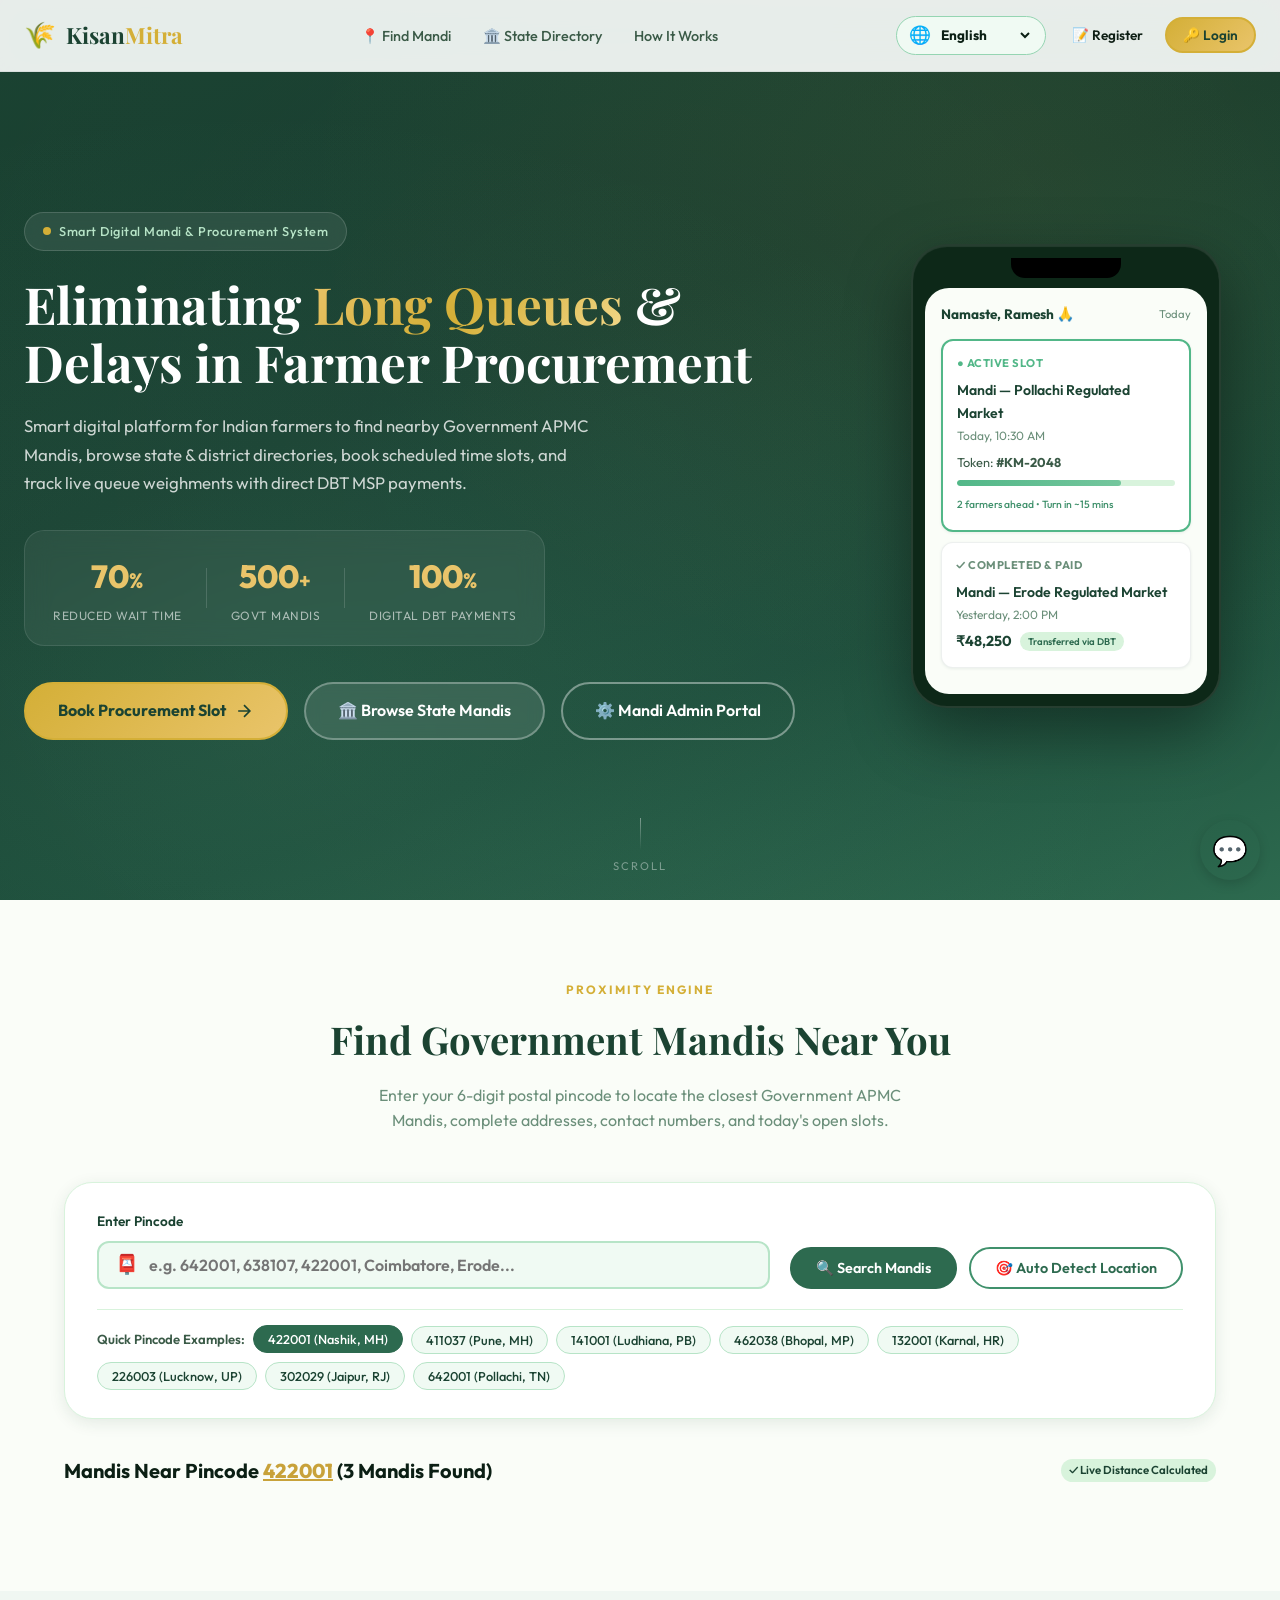
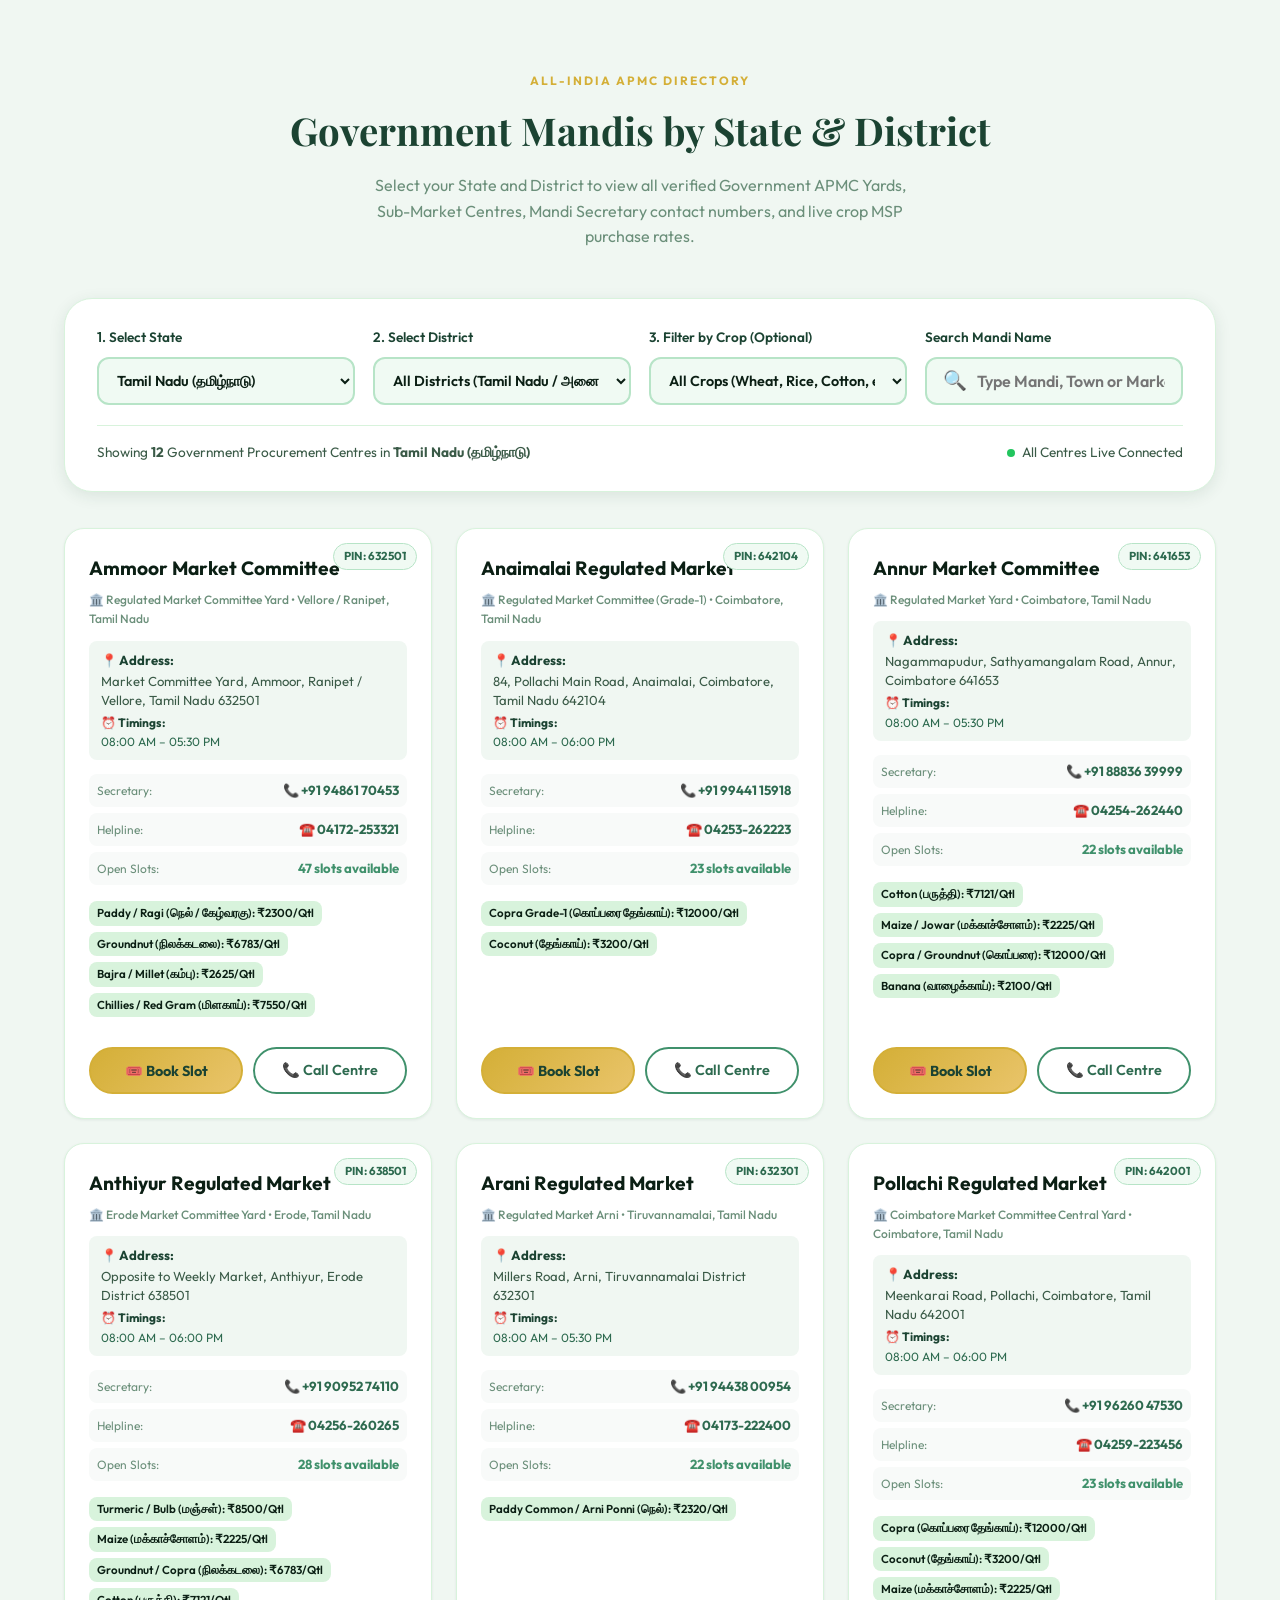
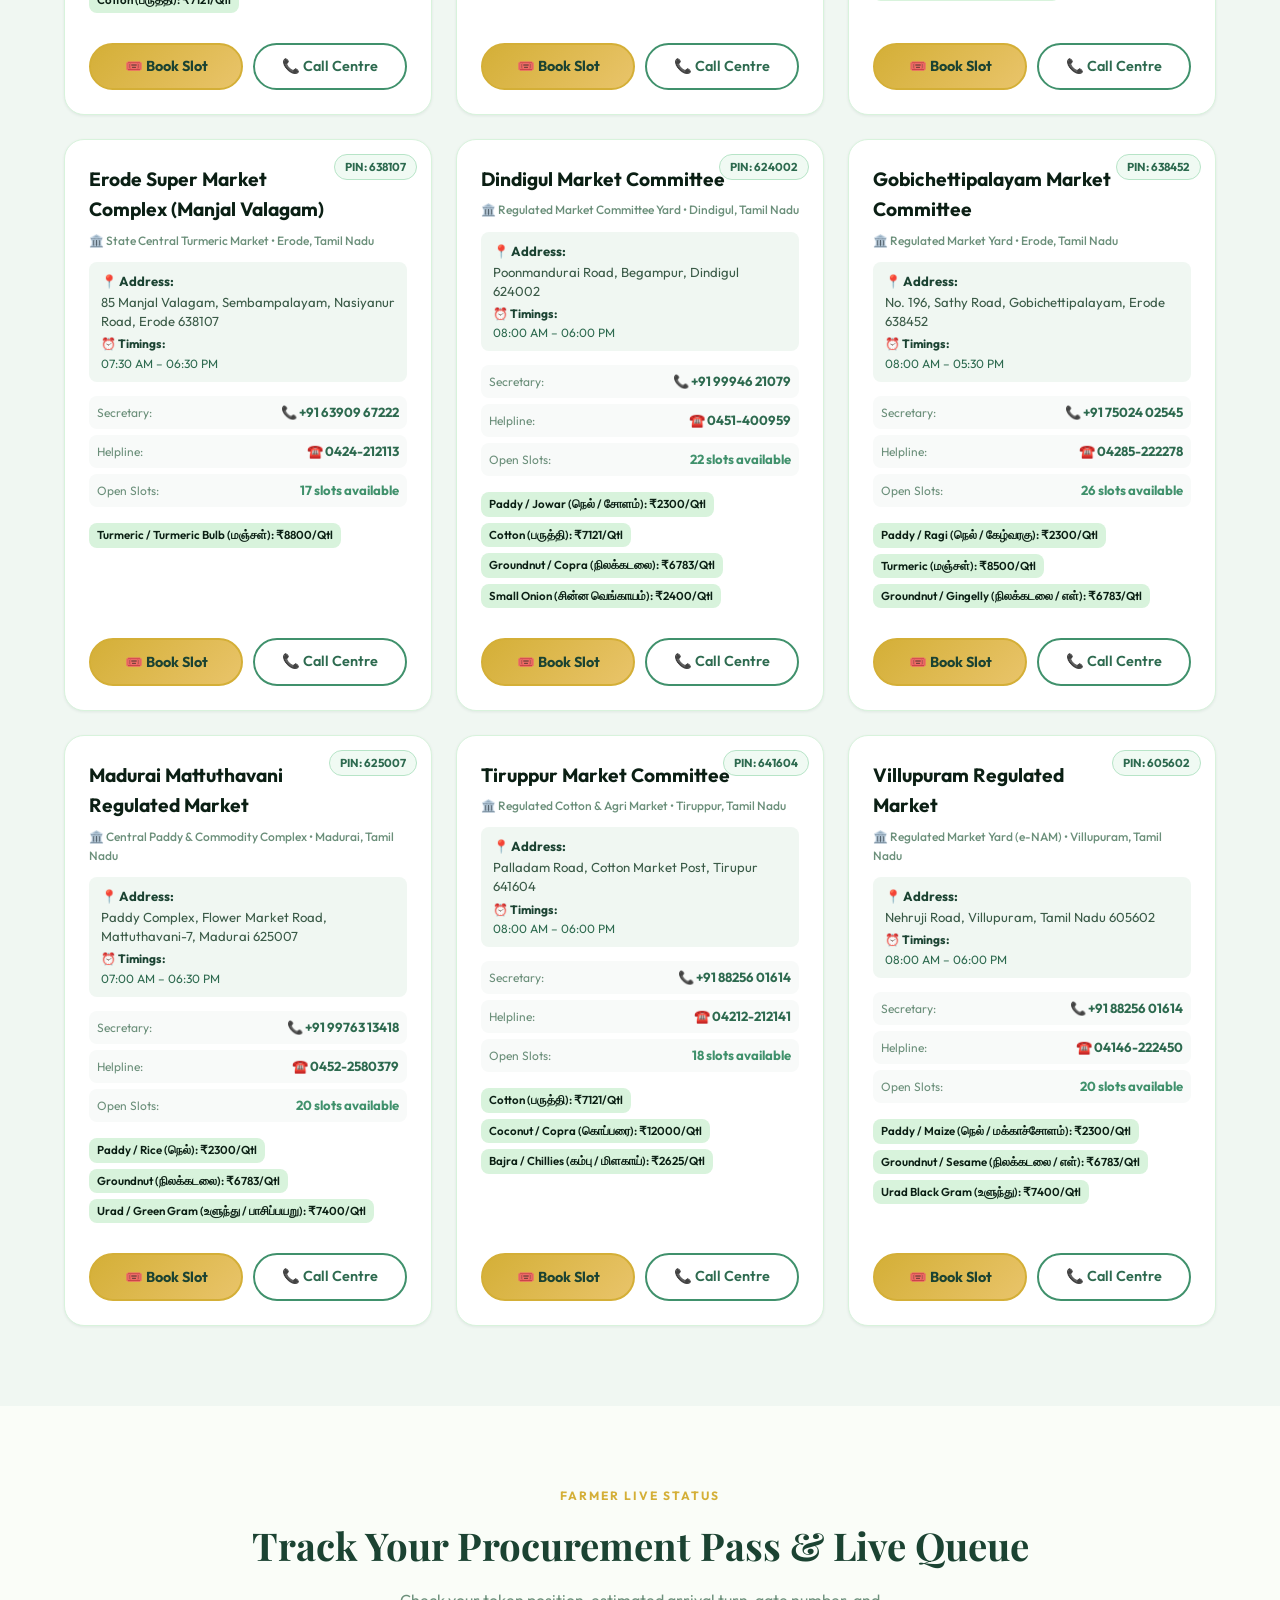
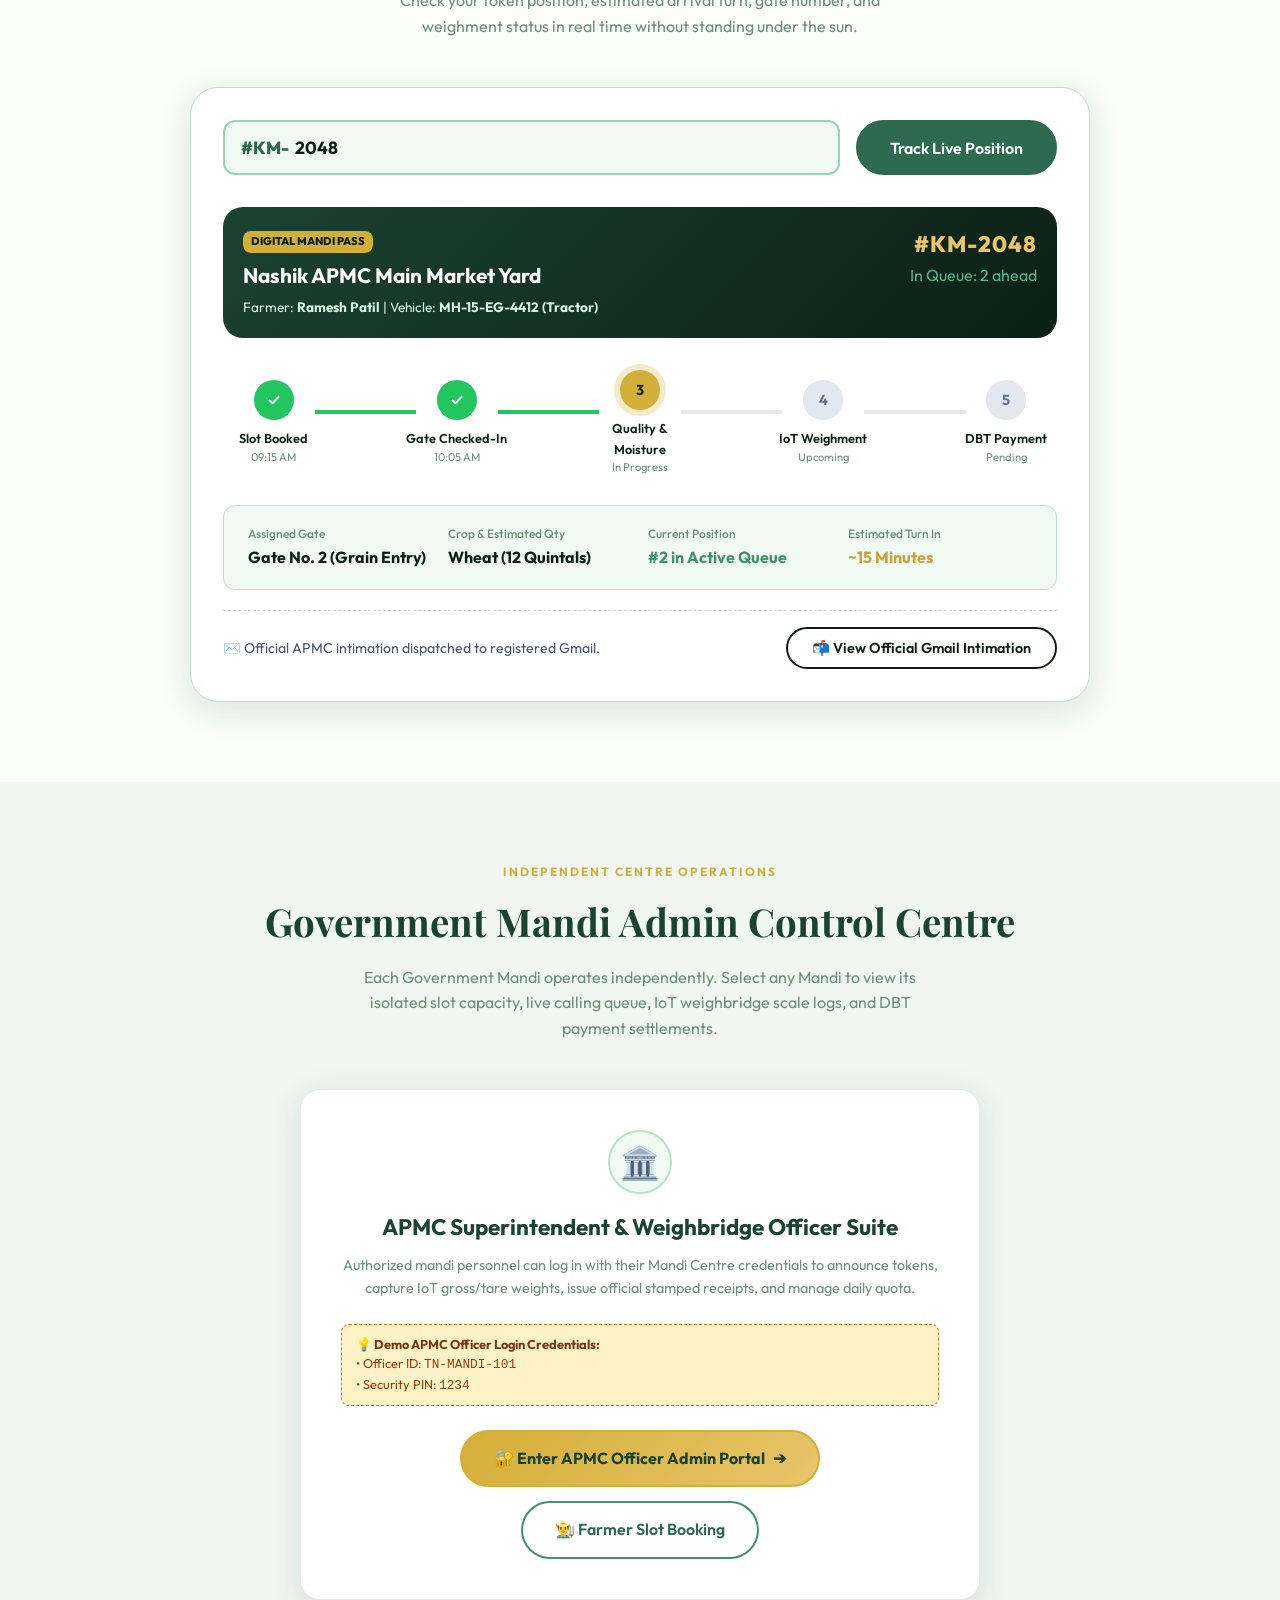
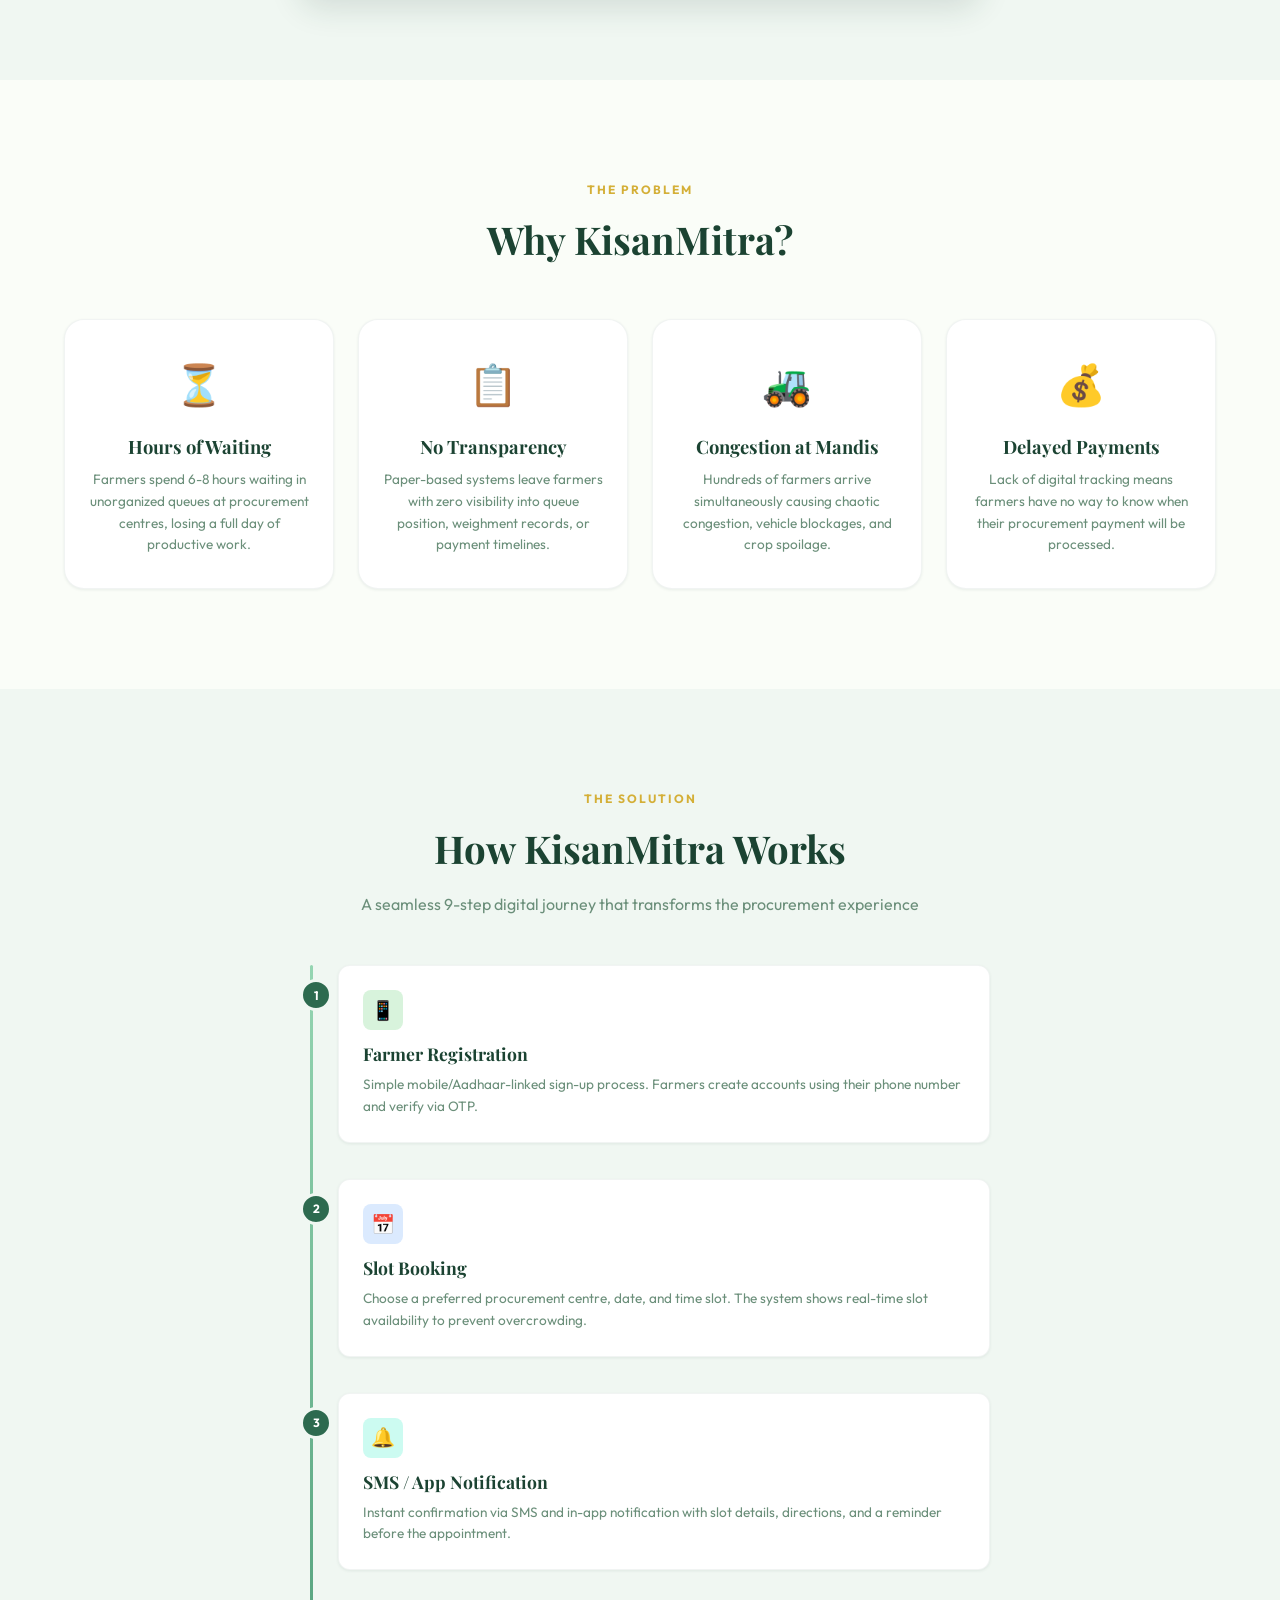
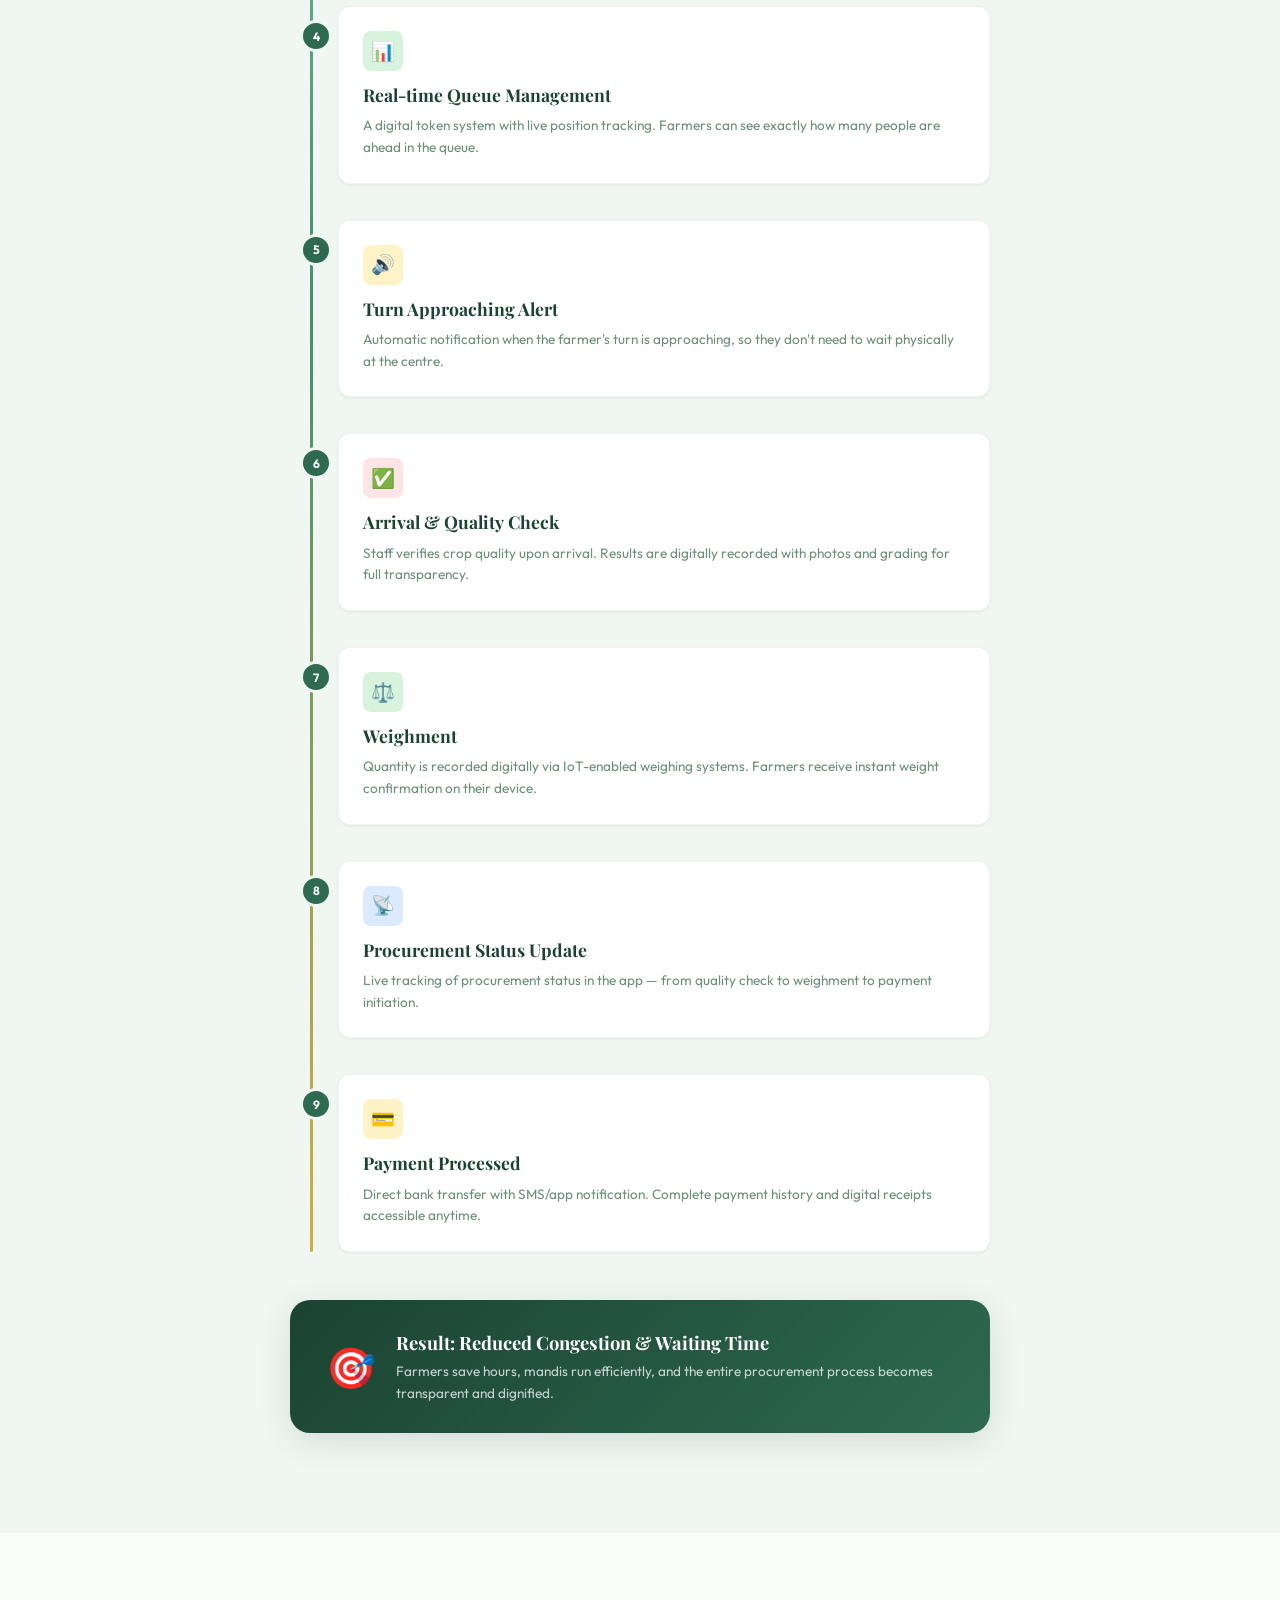
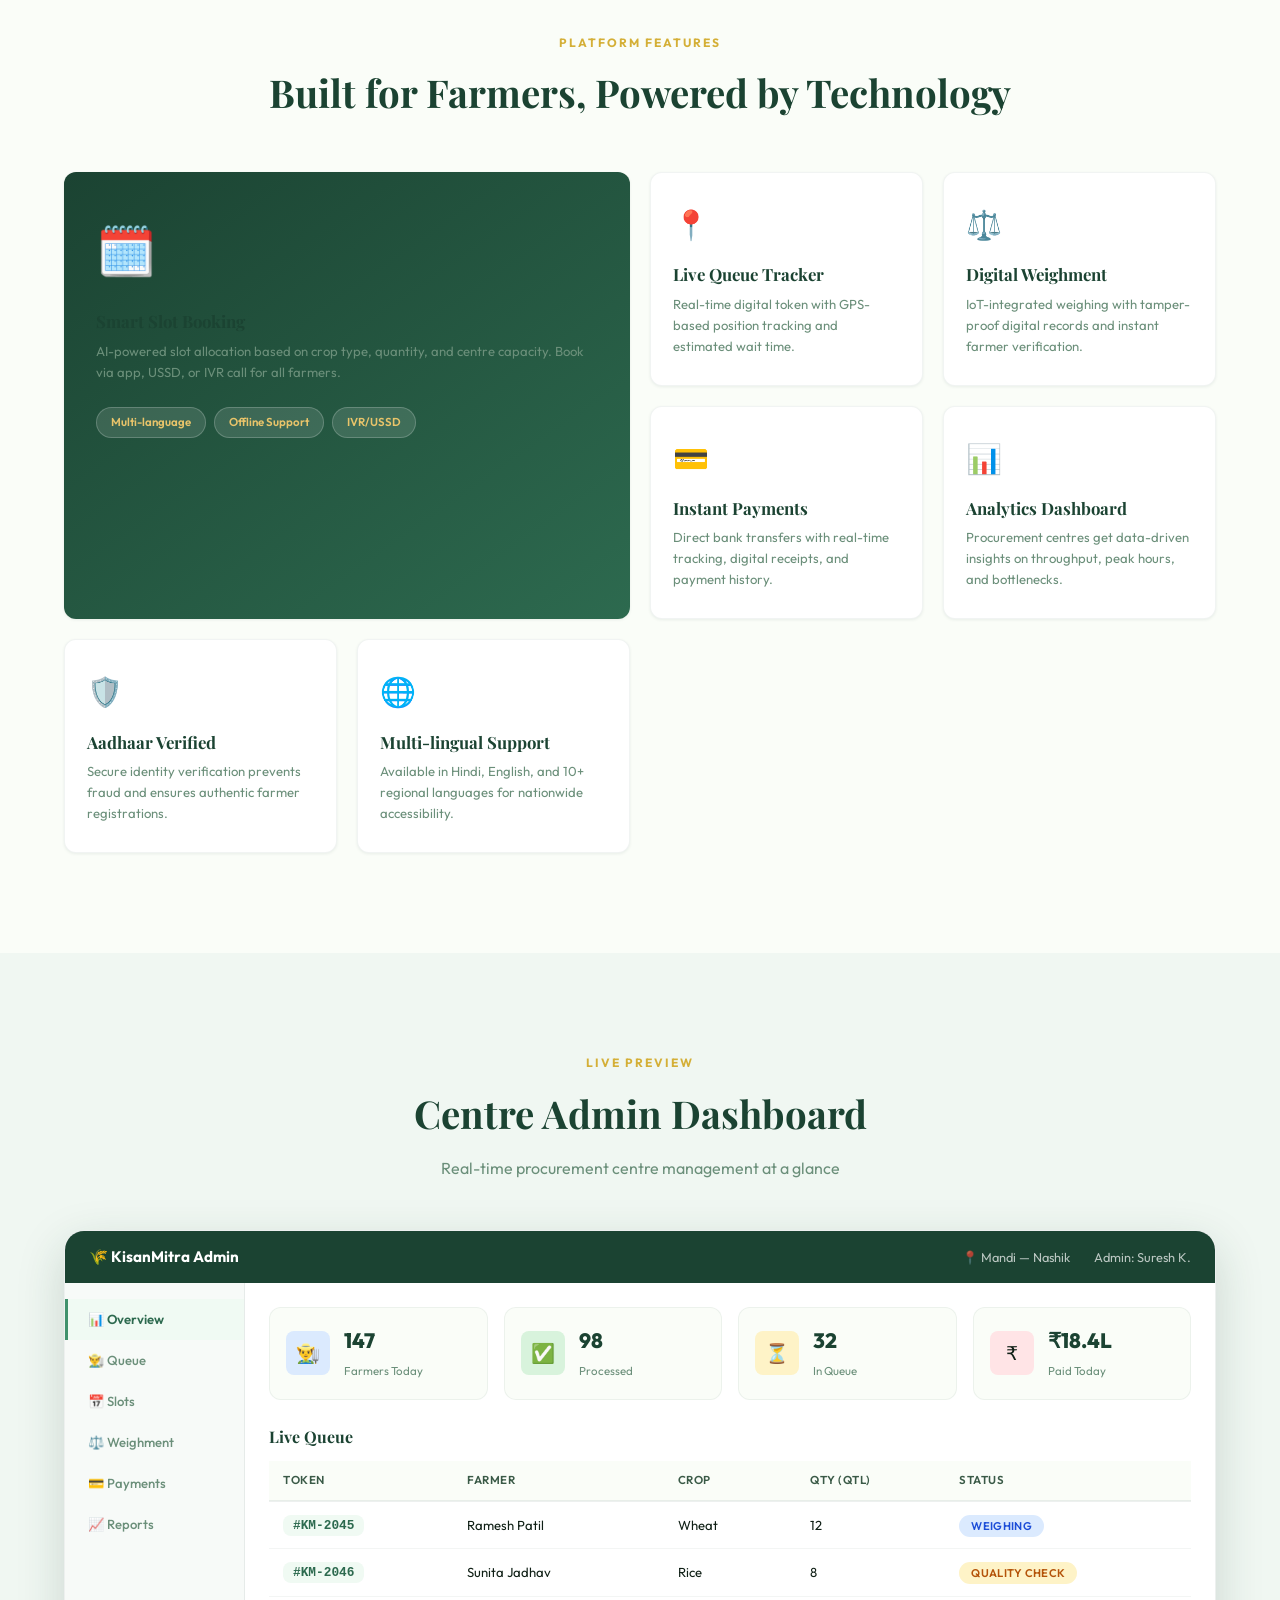
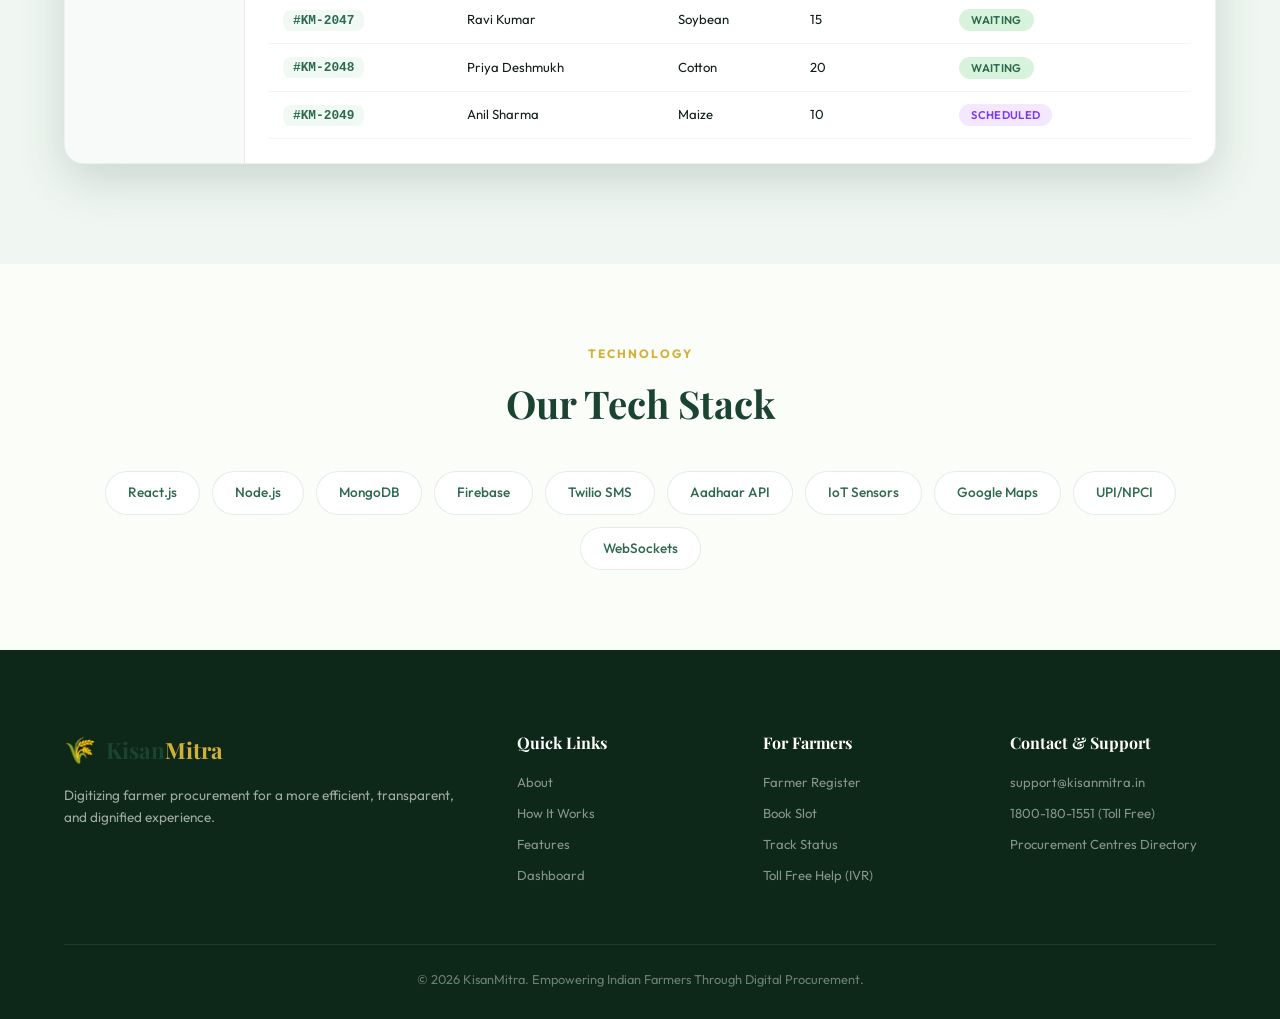
==== commit e026afa0: "Add Procfile, clean email fallbacks, update translations and chatbot" ====
--- a/index.html
+++ b/index.html
@@ -894,7 +894,7 @@
 
           <div class="form-group">
             <label>Real Gmail Address * (For Official Booking Intimation & Weighment Advice)</label>
-            <input type="email" id="regEmail" placeholder="e.g. aswinnchi810@gmail.com" value="aswinnchi810@gmail.com" required />
+            <input type="email" id="regEmail" placeholder="e.g. farmer@gmail.com" required />
             <small style="color: #64748b; font-size: 0.78rem;">Formal booking confirmation and weighment price advice will be delivered to this Gmail.</small>
           </div>
 
@@ -1070,7 +1070,7 @@
             <div class="sender-details">
               <strong id="emailSenderName">Government APMC Procurement Cell</strong>
               <div class="sender-email" id="emailSenderAddress">&lt;apmc.procurement@kisanmitra.gov.in&gt;</div>
-              <div class="recipient-info">to: <span id="emailRecipient">Farmer (aswinnchi810@gmail.com)</span></div>
+              <div class="recipient-info">to: <span id="emailRecipient">Farmer</span></div>
             </div>
           </div>
           <div class="email-timestamp" id="emailTimestamp">Today, 10:48 AM</div>
@@ -1224,5 +1224,26 @@
   </div>
 
   <script src="script.js"></script>
+
+  <!-- ===== AI CHATBOT ===== -->
+  <div class="chat-widget" id="chatWidget">
+    <div class="chat-toggle" id="chatToggleBtn">
+      <span class="chat-icon">💬</span>
+    </div>
+    <div class="chat-box" id="chatBox">
+      <div class="chat-header">
+        <h4>🌾 KisanBot (AI Help)</h4>
+        <button id="chatCloseBtn">&times;</button>
+      </div>
+      <div class="chat-body" id="chatBody">
+        <div class="chat-msg bot-msg">Namaste! How can I help you today? Do you need help booking a slot?</div>
+      </div>
+      <div class="chat-input-area">
+        <input type="text" id="chatInput" placeholder="Type a message..." />
+        <button id="chatSendBtn">➤</button>
+      </div>
+    </div>
+  </div>
+
 </body>
 </html>
--- a/style.css
+++ b/style.css
@@ -3494,3 +3494,117 @@
 }
 
 
+
+/* ===== CHAT WIDGET ===== */
+.chat-widget {
+  position: fixed;
+  bottom: 20px;
+  right: 20px;
+  z-index: 9999;
+  font-family: 'Outfit', sans-serif;
+}
+.chat-toggle {
+  width: 60px;
+  height: 60px;
+  background: var(--primary);
+  border-radius: 50%;
+  display: flex;
+  align-items: center;
+  justify-content: center;
+  cursor: pointer;
+  box-shadow: 0 4px 12px rgba(0,0,0,0.15);
+  transition: transform 0.3s;
+}
+.chat-toggle:hover {
+  transform: scale(1.05);
+}
+.chat-icon {
+  font-size: 1.8rem;
+  color: white;
+}
+.chat-box {
+  display: none;
+  width: 320px;
+  height: 420px;
+  background: white;
+  border-radius: 12px;
+  box-shadow: 0 8px 24px rgba(0,0,0,0.2);
+  position: absolute;
+  bottom: 75px;
+  right: 0;
+  flex-direction: column;
+  overflow: hidden;
+  border: 1px solid var(--border);
+}
+.chat-box.active {
+  display: flex;
+}
+.chat-header {
+  background: var(--primary);
+  color: white;
+  padding: 12px 16px;
+  display: flex;
+  justify-content: space-between;
+  align-items: center;
+}
+.chat-header h4 {
+  margin: 0;
+  font-size: 1rem;
+}
+.chat-header button {
+  background: none;
+  border: none;
+  color: white;
+  font-size: 1.5rem;
+  cursor: pointer;
+}
+.chat-body {
+  flex: 1;
+  padding: 12px;
+  overflow-y: auto;
+  display: flex;
+  flex-direction: column;
+  gap: 10px;
+  background: #f8fafc;
+}
+.chat-msg {
+  max-width: 80%;
+  padding: 8px 12px;
+  border-radius: 12px;
+  font-size: 0.9rem;
+}
+.bot-msg {
+  background: white;
+  align-self: flex-start;
+  border: 1px solid var(--border);
+  border-bottom-left-radius: 2px;
+}
+.user-msg {
+  background: var(--primary);
+  color: white;
+  align-self: flex-end;
+  border-bottom-right-radius: 2px;
+}
+.chat-input-area {
+  display: flex;
+  padding: 10px;
+  border-top: 1px solid var(--border);
+  background: white;
+}
+.chat-input-area input {
+  flex: 1;
+  border: 1px solid var(--border);
+  border-radius: 20px;
+  padding: 8px 14px;
+  outline: none;
+}
+.chat-input-area button {
+  background: var(--primary);
+  color: white;
+  border: none;
+  width: 36px;
+  height: 36px;
+  border-radius: 50%;
+  margin-left: 8px;
+  cursor: pointer;
+}
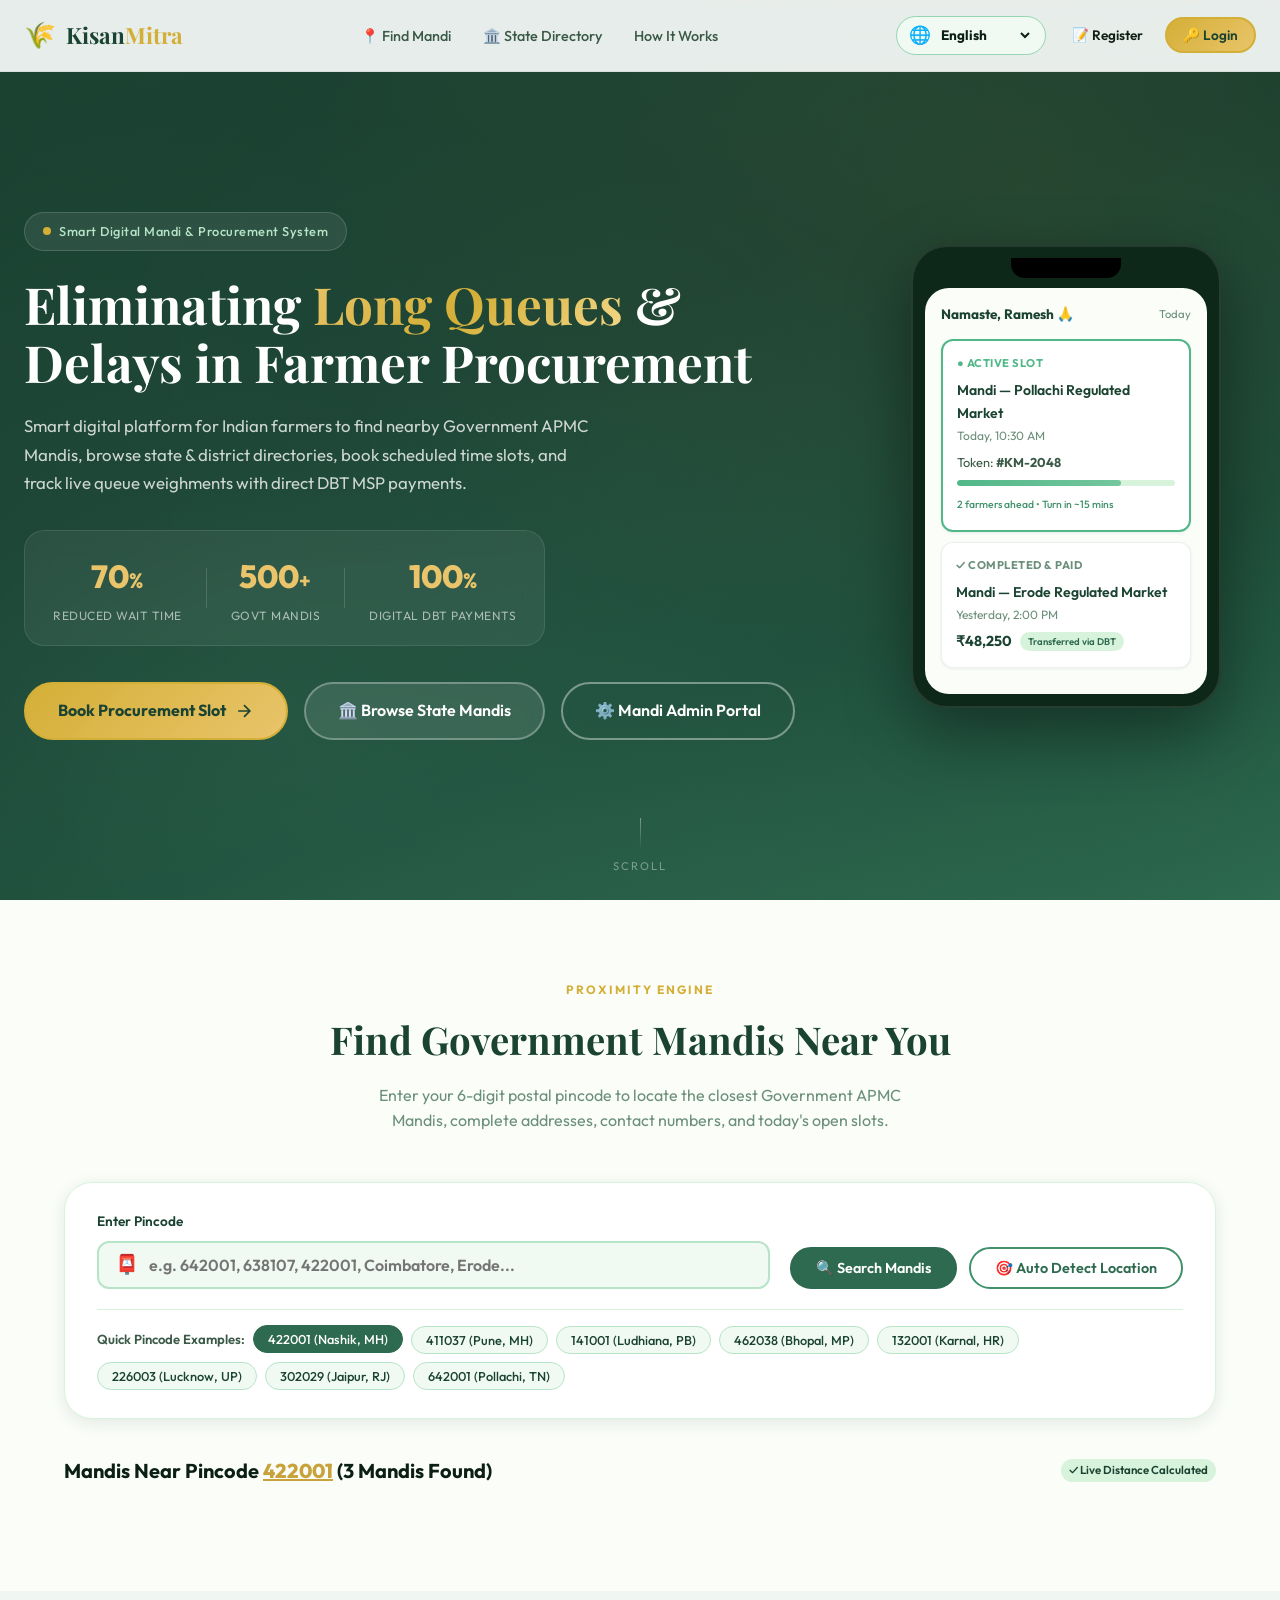
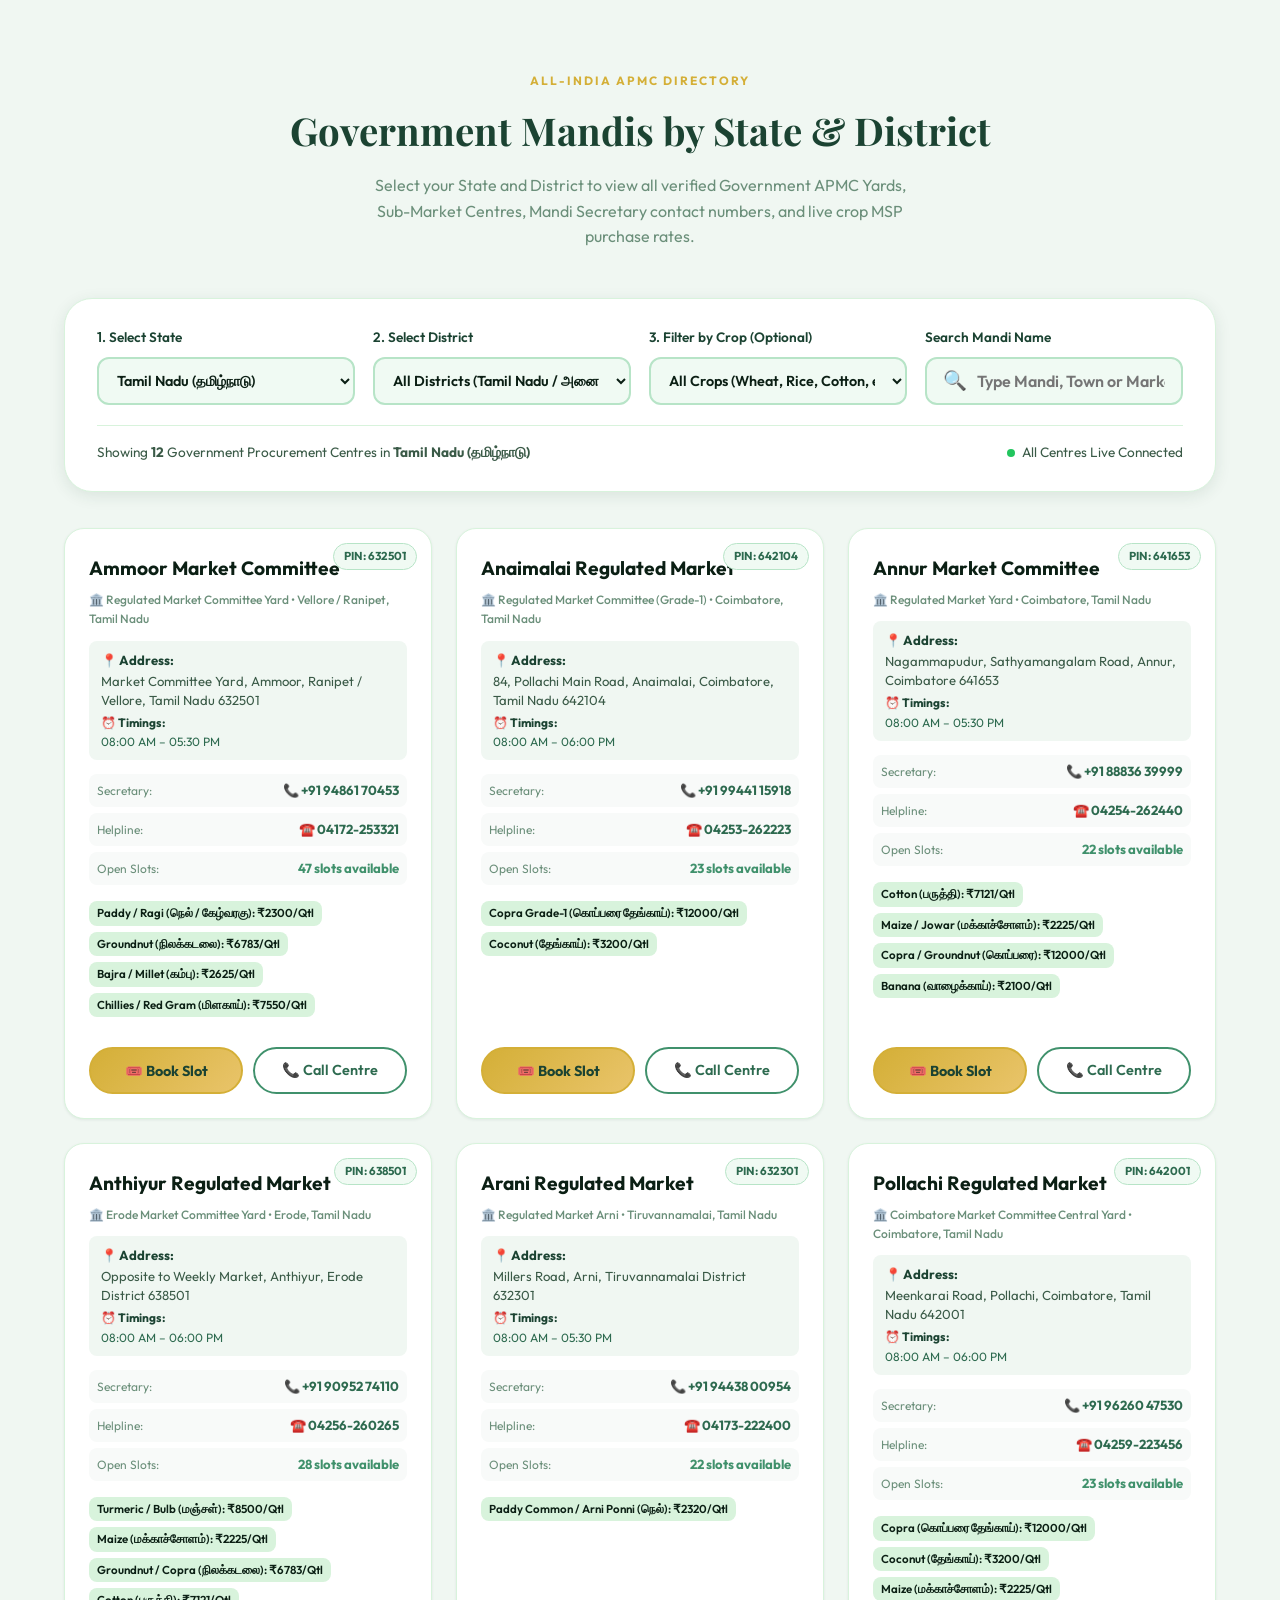
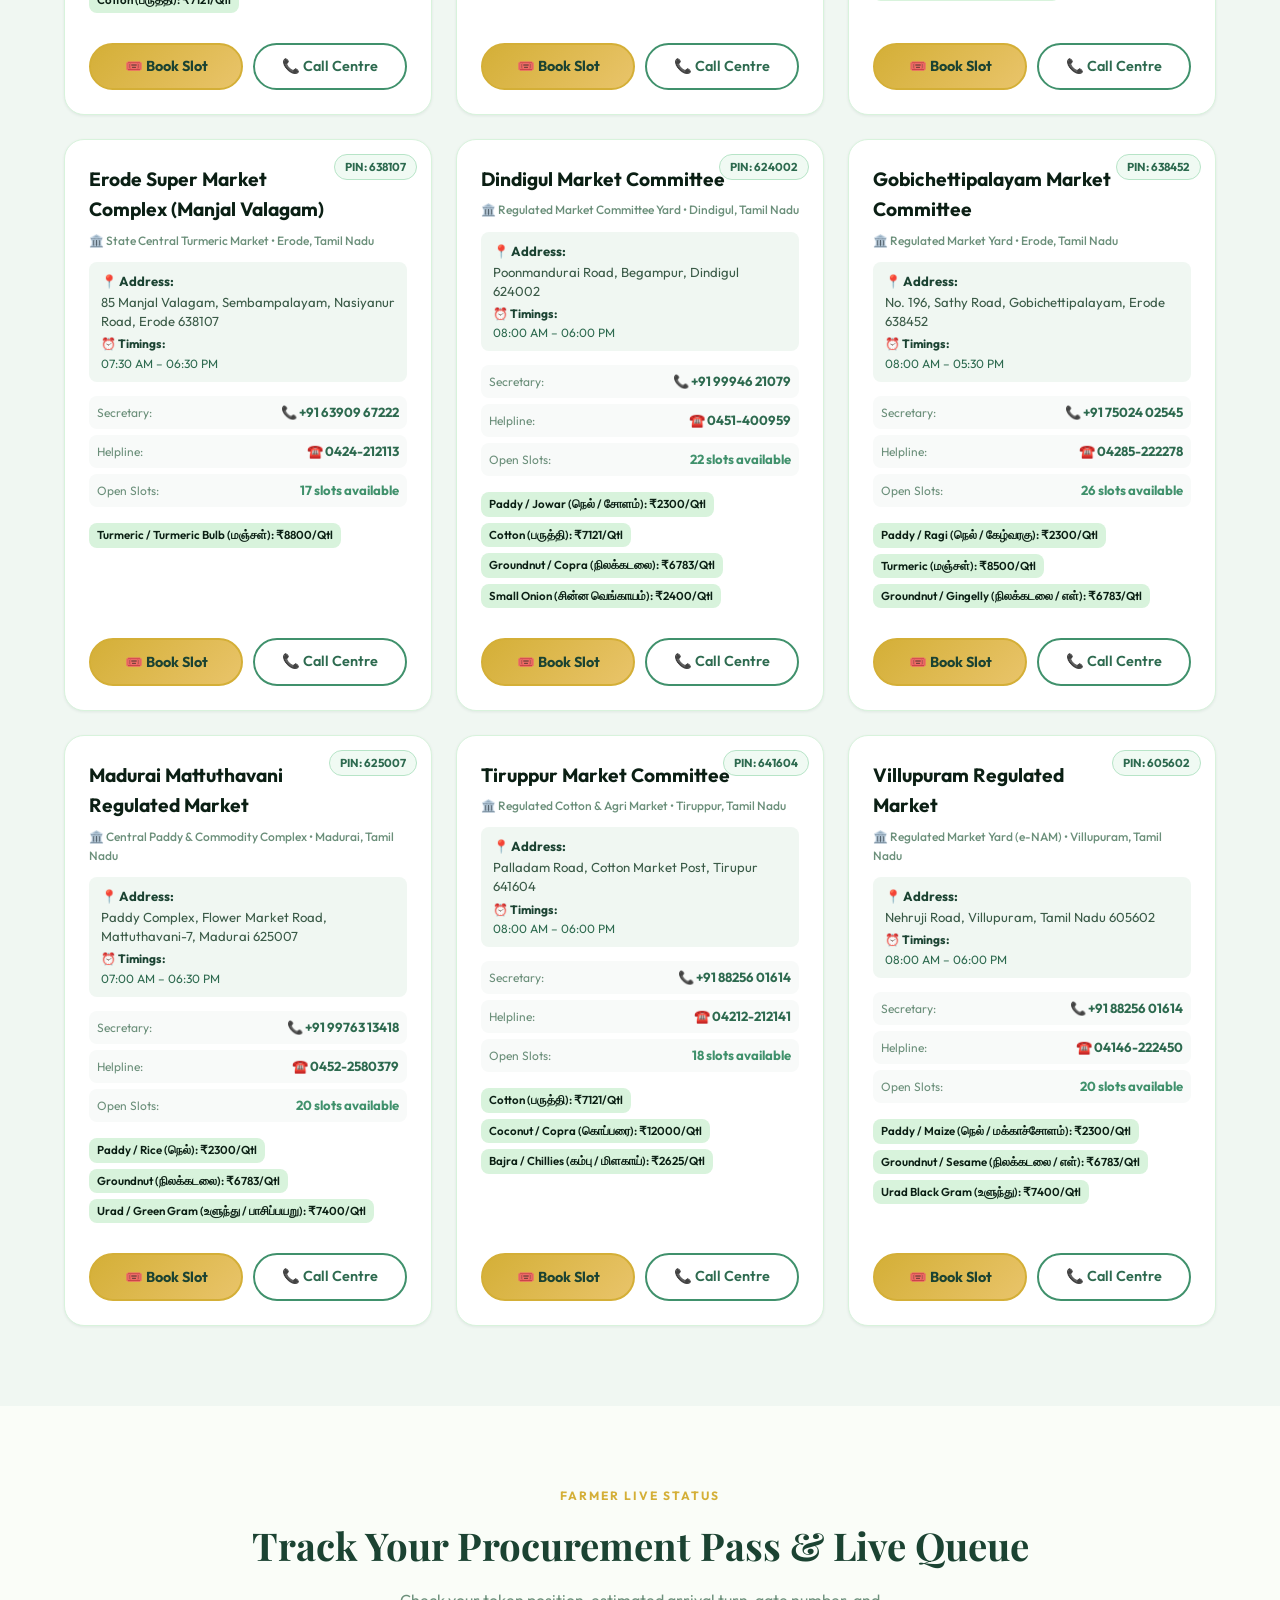
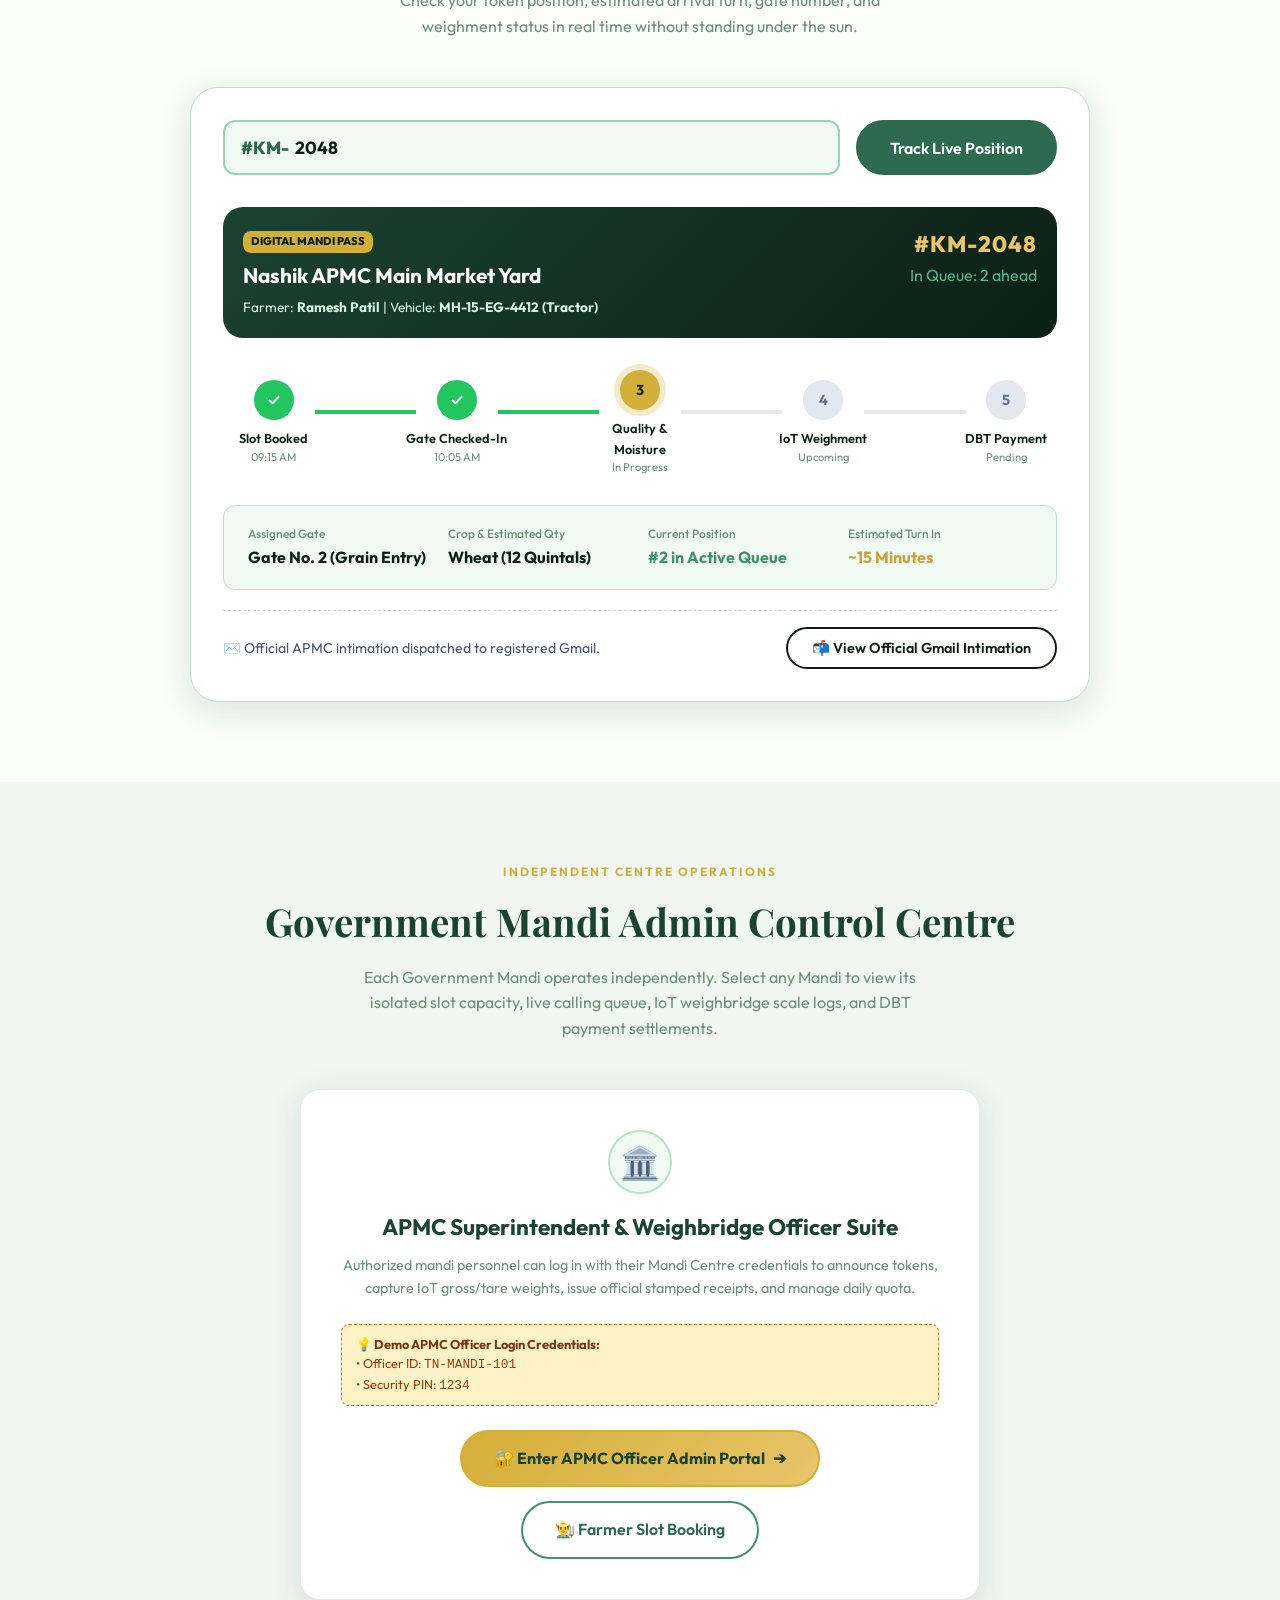
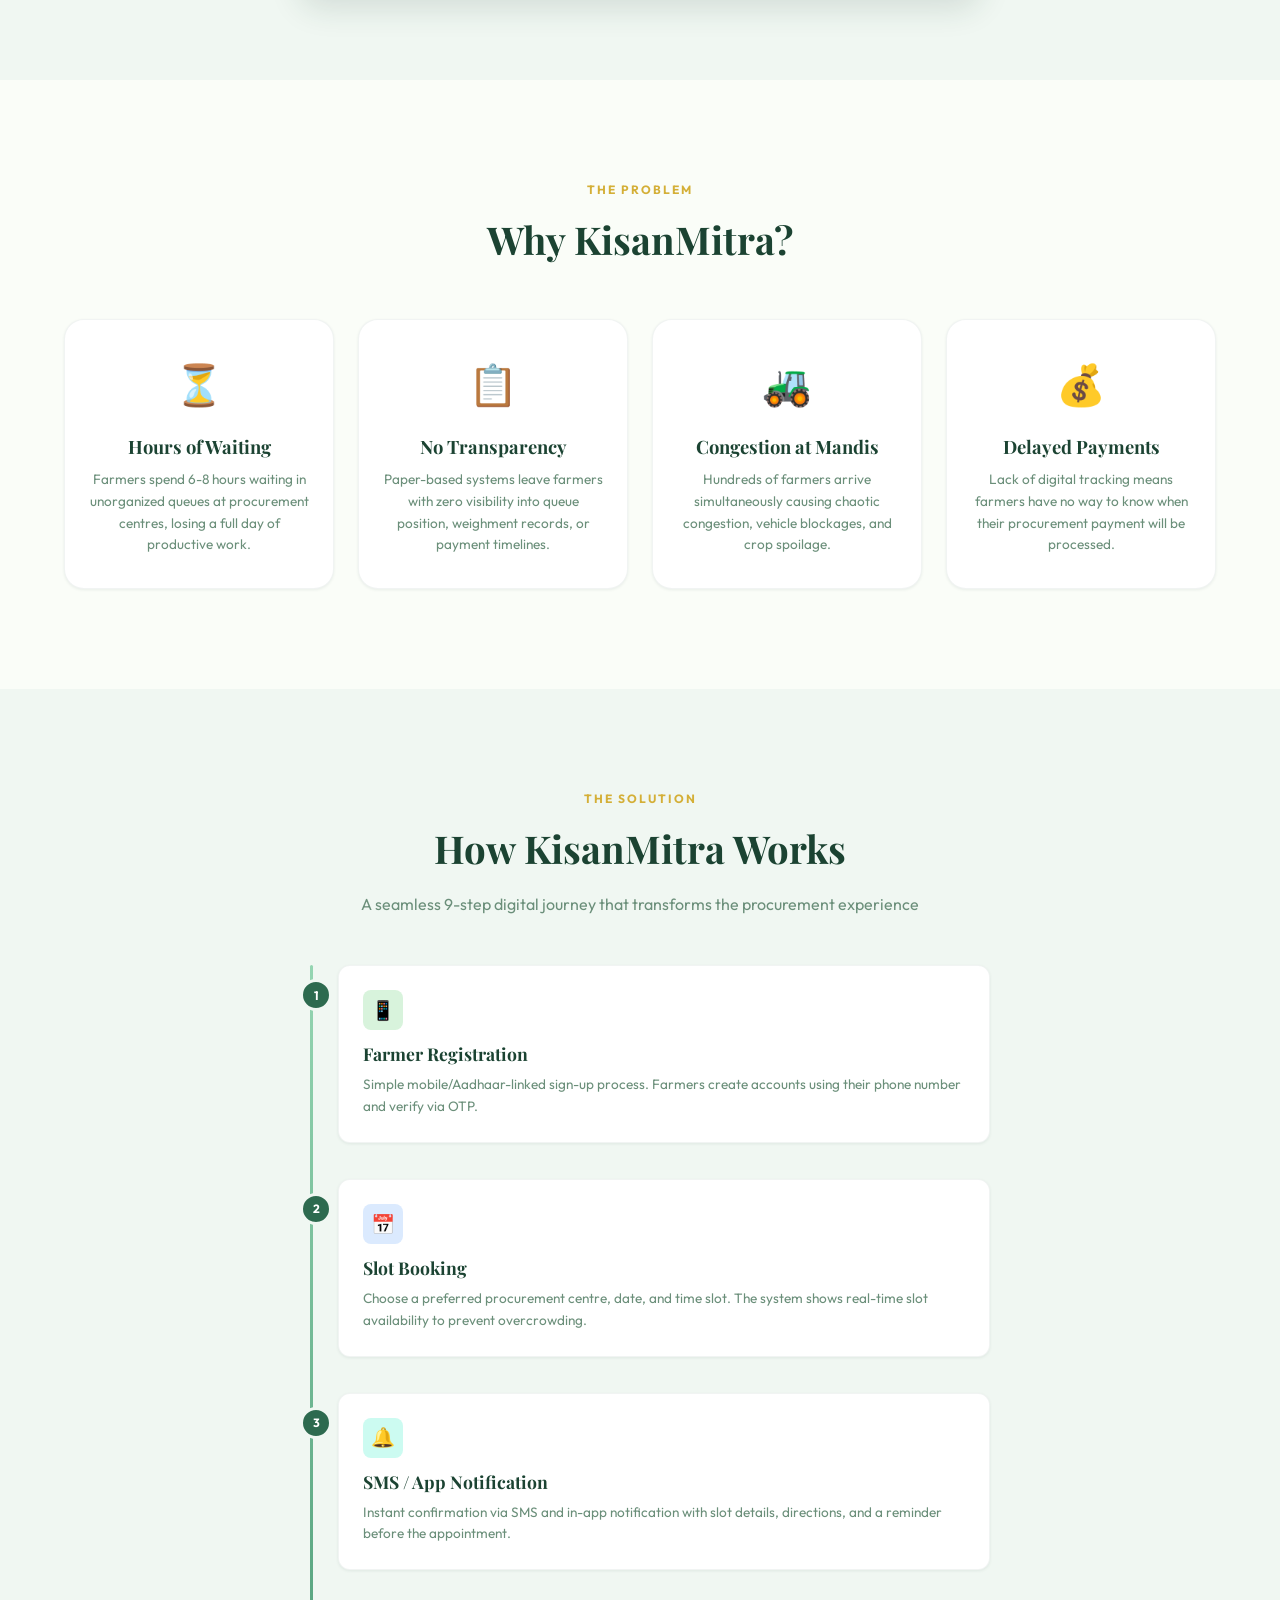
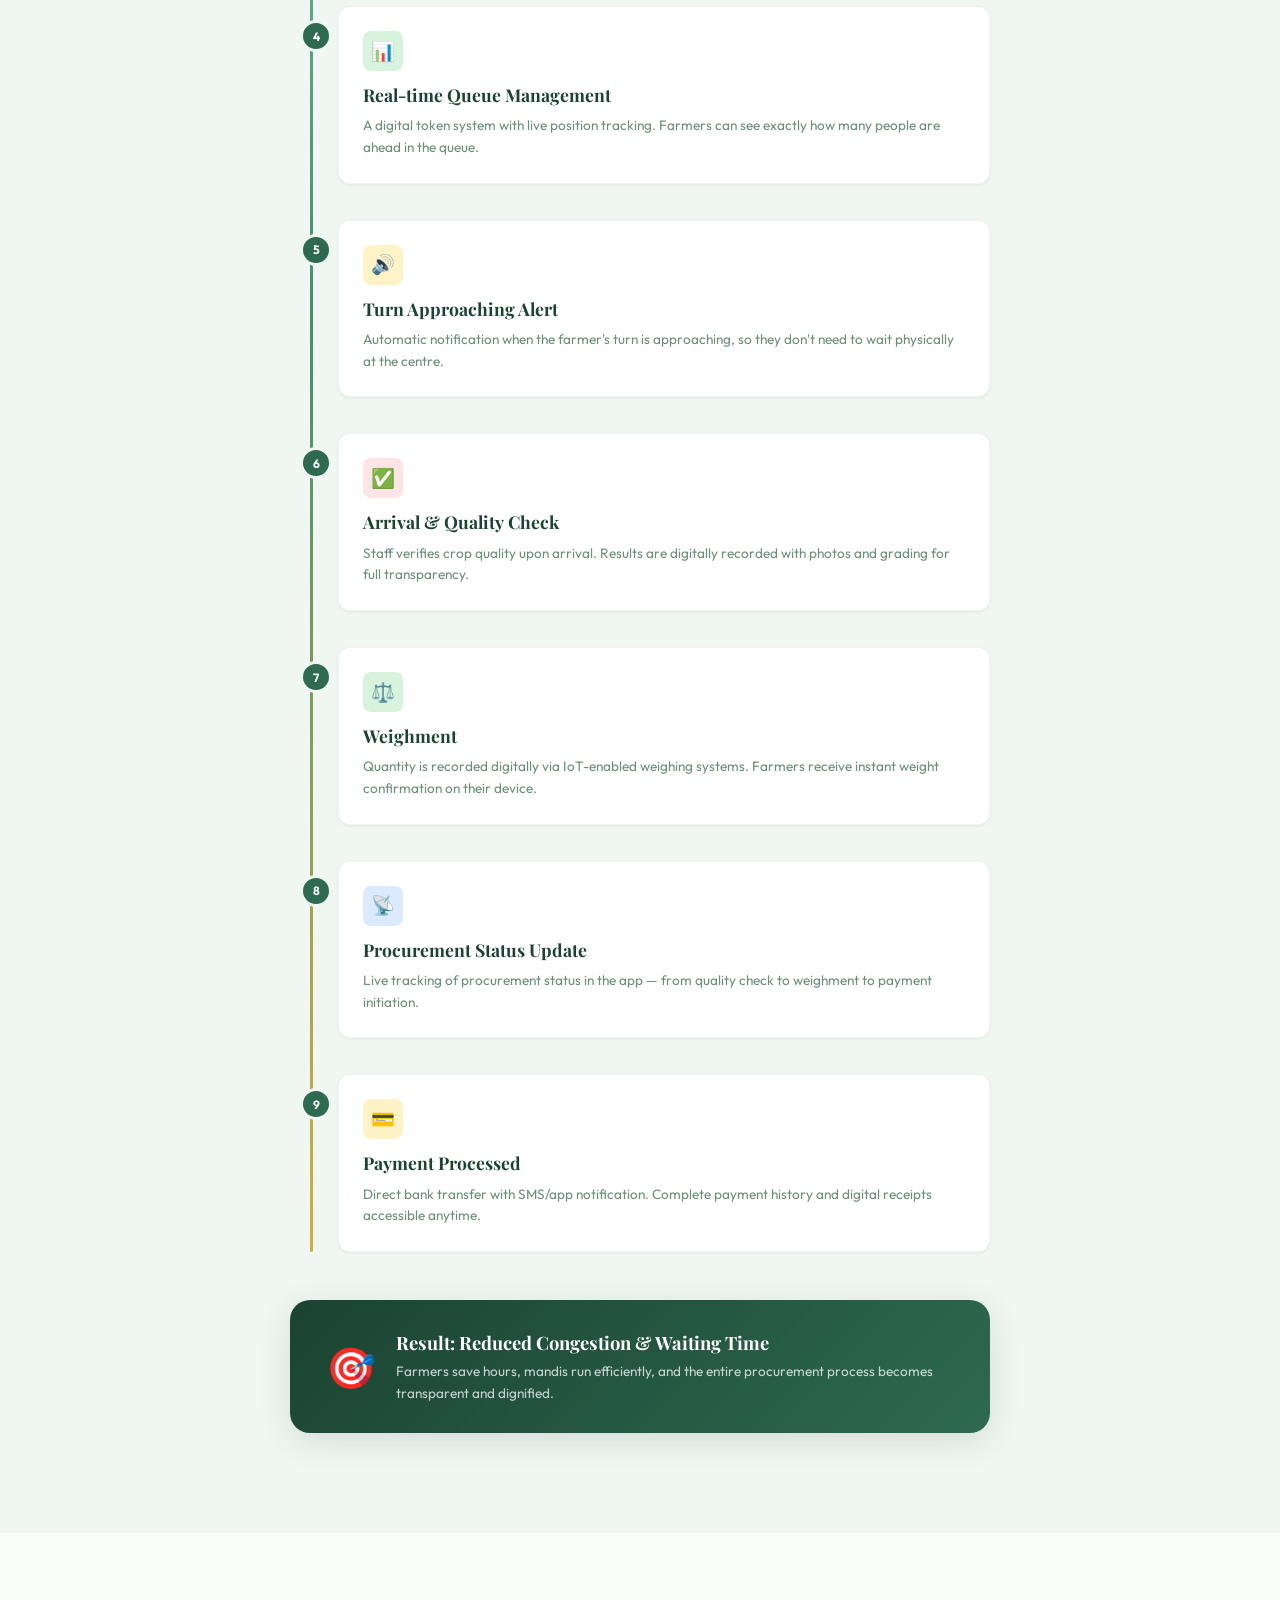
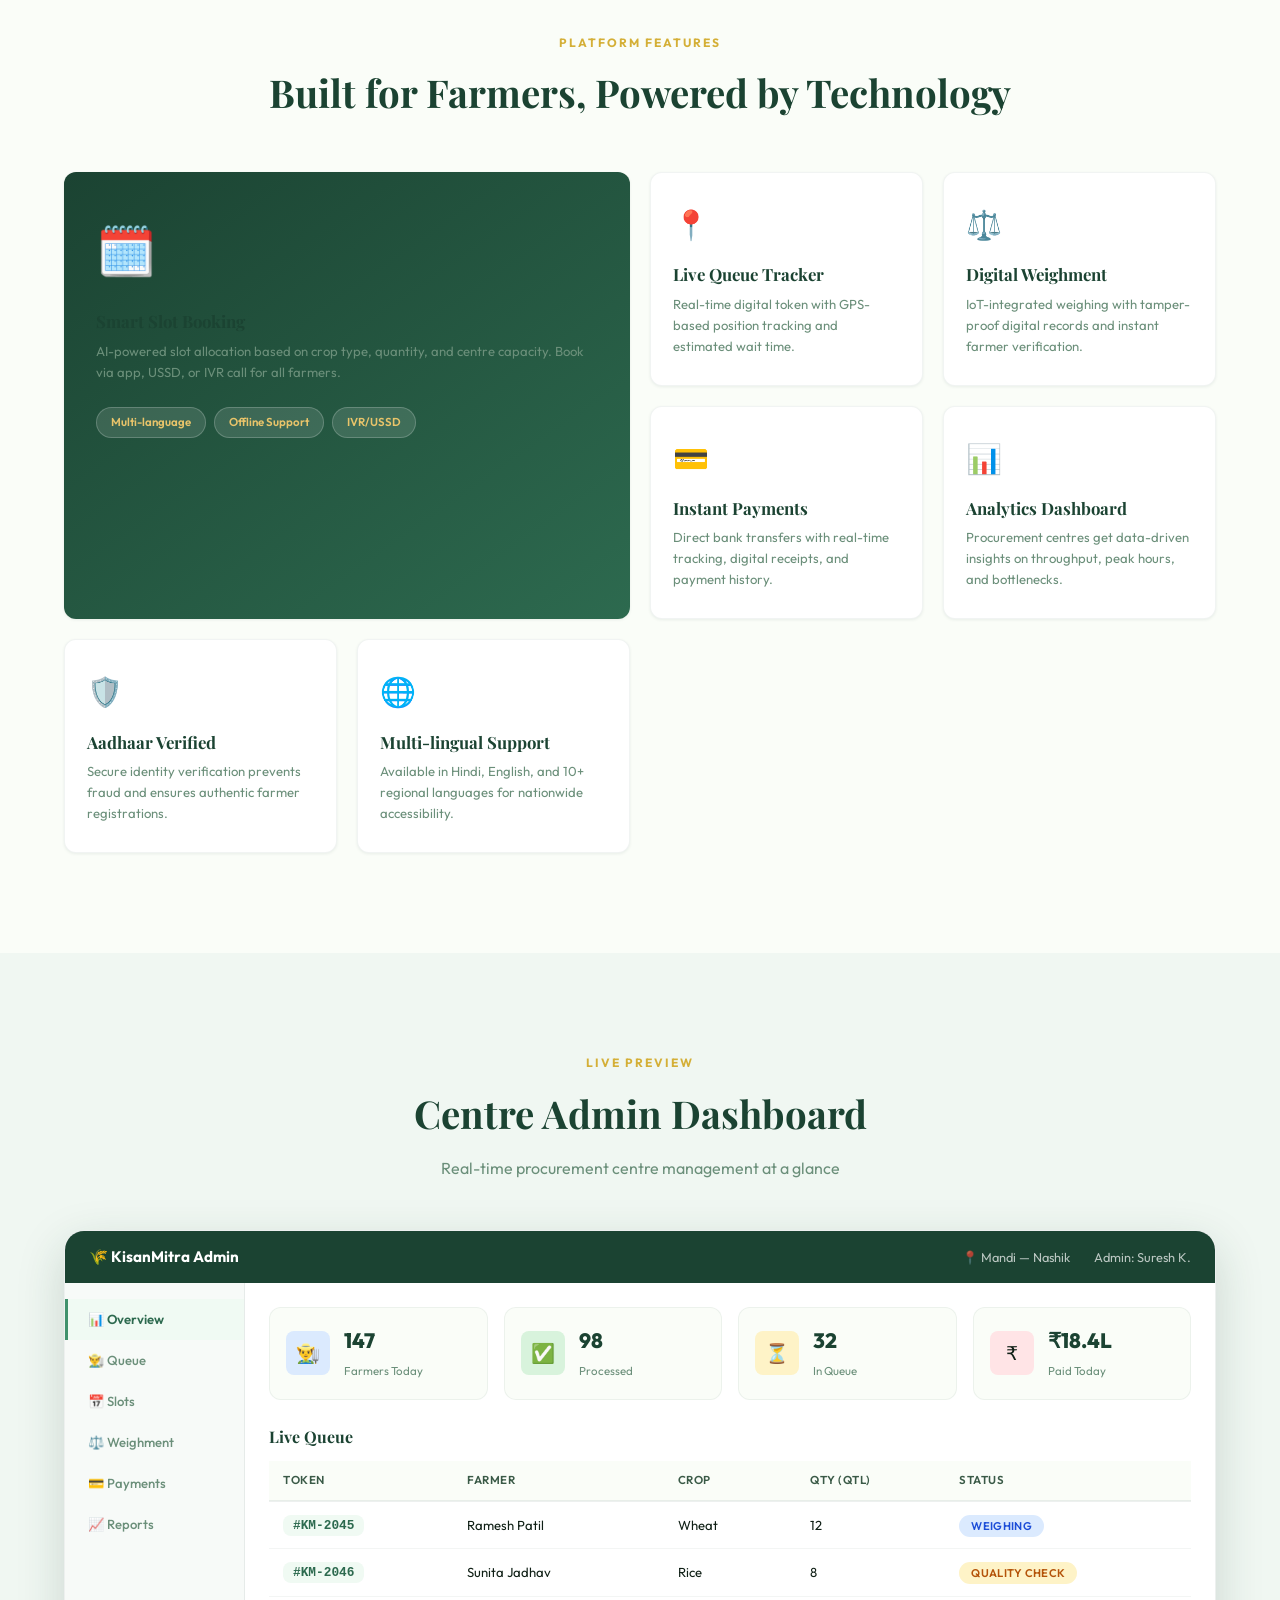
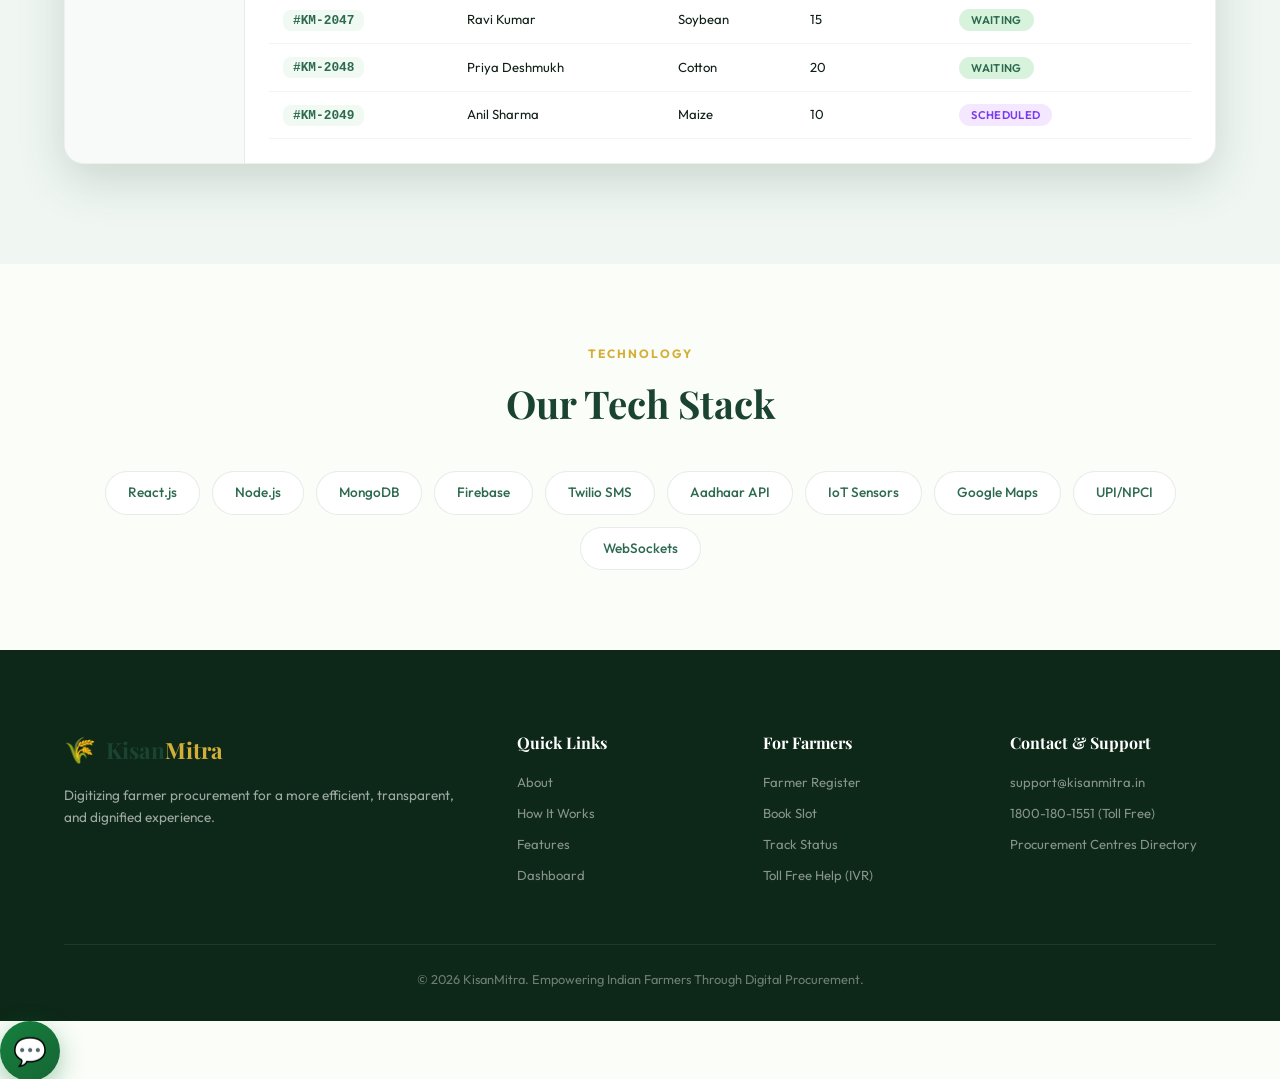
==== commit 2d647890: "Add prominent chat close button, outside click / escape close, and clean HTTP email dispatcher" ====
--- a/index.html
+++ b/index.html
@@ -1227,20 +1227,26 @@
 
   <!-- ===== AI CHATBOT ===== -->
   <div class="chat-widget" id="chatWidget">
-    <div class="chat-toggle" id="chatToggleBtn">
-      <span class="chat-icon">💬</span>
-    </div>
-    <div class="chat-box" id="chatBox">
+    <div class="chat-toggle" id="chatToggleBtn" title="Chat with KisanBot AI" aria-label="Toggle KisanBot AI Assistant">
+      <span class="chat-icon" id="chatToggleIcon">💬</span>
+    </div>
+    <div class="chat-box" id="chatBox" role="dialog" aria-label="KisanBot AI Assistant">
       <div class="chat-header">
-        <h4>🌾 KisanBot (AI Help)</h4>
-        <button id="chatCloseBtn">&times;</button>
+        <div class="chat-header-info">
+          <span class="chat-bot-avatar">🌾</span>
+          <div>
+            <h4>KisanBot</h4>
+            <span class="chat-status-dot">● Online (AI Help)</span>
+          </div>
+        </div>
+        <button id="chatCloseBtn" class="chat-close-btn" title="Close Chat (Esc)" aria-label="Close Chat">✕</button>
       </div>
       <div class="chat-body" id="chatBody">
-        <div class="chat-msg bot-msg">Namaste! How can I help you today? Do you need help booking a slot?</div>
+        <div class="chat-msg bot-msg">Namaste! I am KisanBot 🌾. How can I help you today? Do you need help checking mandi prices, MSP rates, or booking a procurement slot?</div>
       </div>
       <div class="chat-input-area">
-        <input type="text" id="chatInput" placeholder="Type a message..." />
-        <button id="chatSendBtn">➤</button>
+        <input type="text" id="chatInput" placeholder="Type message in English / हिंदी / தமிழ்..." autocomplete="off" />
+        <button id="chatSendBtn" title="Send Message" aria-label="Send Message">➤</button>
       </div>
     </div>
   </div>
--- a/style.css
+++ b/style.css
@@ -3497,70 +3497,128 @@
 
 /* ===== CHAT WIDGET ===== */
 .chat-widget {
+/* ===== AI CHATBOT WIDGET ===== */
+.chat-widget {
   position: fixed;
-  bottom: 20px;
-  right: 20px;
+  bottom: 24px;
+  right: 24px;
   z-index: 9999;
-  font-family: 'Outfit', sans-serif;
+  font-family: 'Outfit', -apple-system, BlinkMacSystemFont, 'Segoe UI', Roboto, sans-serif;
 }
 .chat-toggle {
   width: 60px;
   height: 60px;
-  background: var(--primary);
+  background: linear-gradient(135deg, #15803d, #166534);
   border-radius: 50%;
   display: flex;
   align-items: center;
   justify-content: center;
   cursor: pointer;
-  box-shadow: 0 4px 12px rgba(0,0,0,0.15);
-  transition: transform 0.3s;
+  box-shadow: 0 8px 24px rgba(21, 128, 61, 0.38);
+  transition: transform 0.25s cubic-bezier(0.34, 1.56, 0.64, 1), box-shadow 0.25s ease;
+  user-select: none;
 }
 .chat-toggle:hover {
-  transform: scale(1.05);
+  transform: scale(1.08);
+  box-shadow: 0 12px 28px rgba(21, 128, 61, 0.48);
+}
+.chat-toggle:active {
+  transform: scale(0.94);
 }
 .chat-icon {
-  font-size: 1.8rem;
+  font-size: 1.7rem;
   color: white;
+  line-height: 1;
+  transition: transform 0.2s ease;
 }
 .chat-box {
   display: none;
-  width: 320px;
-  height: 420px;
-  background: white;
-  border-radius: 12px;
-  box-shadow: 0 8px 24px rgba(0,0,0,0.2);
+  width: 360px;
+  max-width: calc(100vw - 32px);
+  height: 490px;
+  max-height: calc(100vh - 110px);
+  background: #ffffff;
+  border-radius: 16px;
+  box-shadow: 0 20px 45px rgba(0, 0, 0, 0.18), 0 0 0 1px rgba(0, 0, 0, 0.08);
   position: absolute;
-  bottom: 75px;
+  bottom: 74px;
   right: 0;
   flex-direction: column;
   overflow: hidden;
-  border: 1px solid var(--border);
+  border: 1px solid rgba(0, 0, 0, 0.08);
+  animation: chatSlideUp 0.25s cubic-bezier(0.16, 1, 0.3, 1);
+}
+@keyframes chatSlideUp {
+  from { opacity: 0; transform: translateY(12px) scale(0.96); }
+  to { opacity: 1; transform: translateY(0) scale(1); }
 }
 .chat-box.active {
   display: flex;
 }
 .chat-header {
-  background: var(--primary);
+  background: linear-gradient(135deg, #15803d, #166534);
   color: white;
   padding: 12px 16px;
   display: flex;
   justify-content: space-between;
   align-items: center;
+  box-shadow: 0 2px 8px rgba(0,0,0,0.1);
+}
+.chat-header-info {
+  display: flex;
+  align-items: center;
+  gap: 10px;
+}
+.chat-bot-avatar {
+  width: 34px;
+  height: 34px;
+  border-radius: 50%;
+  background: rgba(255, 255, 255, 0.2);
+  display: flex;
+  align-items: center;
+  justify-content: center;
+  font-size: 1.15rem;
 }
 .chat-header h4 {
   margin: 0;
   font-size: 1rem;
-}
-.chat-header button {
-  background: none;
+  font-weight: 700;
+  color: white;
+  line-height: 1.2;
+}
+.chat-status-dot {
+  font-size: 0.72rem;
+  color: #86efac;
+  font-weight: 500;
+  display: block;
+}
+.chat-close-btn {
+  background: rgba(255, 255, 255, 0.18);
   border: none;
   color: white;
-  font-size: 1.5rem;
+  width: 32px;
+  height: 32px;
+  border-radius: 50%;
+  font-size: 1.1rem;
+  font-weight: 700;
   cursor: pointer;
+  display: flex;
+  align-items: center;
+  justify-content: center;
+  transition: all 0.2s ease;
+  line-height: 1;
+}
+.chat-close-btn:hover {
+  background: rgba(239, 68, 68, 0.85);
+  color: white;
+  transform: scale(1.1);
+}
+.chat-close-btn:active {
+  transform: scale(0.92);
 }
 .chat-body {
   flex: 1;
-  padding: 12px;
+  padding: 14px;
   overflow-y: auto;
   display: flex;
   flex-direction: column;
@@ -3568,43 +3626,95 @@
   background: #f8fafc;
 }
 .chat-msg {
-  max-width: 80%;
-  padding: 8px 12px;
-  border-radius: 12px;
-  font-size: 0.9rem;
+  max-width: 82%;
+  padding: 10px 14px;
+  border-radius: 14px;
+  font-size: 0.92rem;
+  line-height: 1.5;
+  word-break: break-word;
 }
 .bot-msg {
-  background: white;
+  background: #ffffff;
+  color: #1e293b;
   align-self: flex-start;
-  border: 1px solid var(--border);
-  border-bottom-left-radius: 2px;
+  border: 1px solid #e2e8f0;
+  border-bottom-left-radius: 3px;
+  box-shadow: 0 1px 3px rgba(0,0,0,0.05);
 }
 .user-msg {
-  background: var(--primary);
+  background: linear-gradient(135deg, #15803d, #166534);
   color: white;
   align-self: flex-end;
-  border-bottom-right-radius: 2px;
+  border-bottom-right-radius: 3px;
+  box-shadow: 0 2px 6px rgba(21, 128, 61, 0.25);
 }
 .chat-input-area {
   display: flex;
-  padding: 10px;
-  border-top: 1px solid var(--border);
-  background: white;
+  padding: 10px 12px;
+  border-top: 1px solid #e2e8f0;
+  background: #ffffff;
+  align-items: center;
+  gap: 8px;
 }
 .chat-input-area input {
   flex: 1;
-  border: 1px solid var(--border);
-  border-radius: 20px;
-  padding: 8px 14px;
+  border: 1.5px solid #cbd5e1;
+  border-radius: 24px;
+  padding: 10px 16px;
+  font-size: 0.9rem;
   outline: none;
+  transition: border-color 0.2s;
+  background: #f8fafc;
+}
+.chat-input-area input:focus {
+  border-color: #15803d;
+  background: #ffffff;
 }
 .chat-input-area button {
-  background: var(--primary);
+  background: #15803d;
   color: white;
   border: none;
-  width: 36px;
-  height: 36px;
+  width: 38px;
+  height: 38px;
   border-radius: 50%;
-  margin-left: 8px;
+  display: flex;
+  align-items: center;
+  justify-content: center;
+  font-size: 1rem;
   cursor: pointer;
-}
+  transition: background 0.2s, transform 0.15s;
+  flex-shrink: 0;
+}
+.chat-input-area button:hover {
+  background: #166534;
+  transform: scale(1.05);
+}
+.chat-input-area button:active {
+  transform: scale(0.95);
+}
+
+/* Typing indicator animation */
+.typing-indicator {
+  display: flex;
+  align-items: center;
+  gap: 4px;
+  padding: 12px 16px !important;
+}
+.typing-indicator .dot {
+  width: 8px;
+  height: 8px;
+  border-radius: 50%;
+  background: #94a3b8;
+  animation: typingBounce 1.2s infinite ease-in-out;
+}
+.typing-indicator .dot:nth-child(2) { animation-delay: 0.2s; }
+.typing-indicator .dot:nth-child(3) { animation-delay: 0.4s; }
+@keyframes typingBounce {
+  0%, 80%, 100% { transform: scale(0.6); opacity: 0.4; }
+  40% { transform: scale(1); opacity: 1; }
+}
+
+/* Bot message HTML styling */
+.bot-msg strong { font-weight: 600; color: #0f172a; }
+.bot-msg em { font-style: italic; }
+.bot-msg br { line-height: 1.6; }
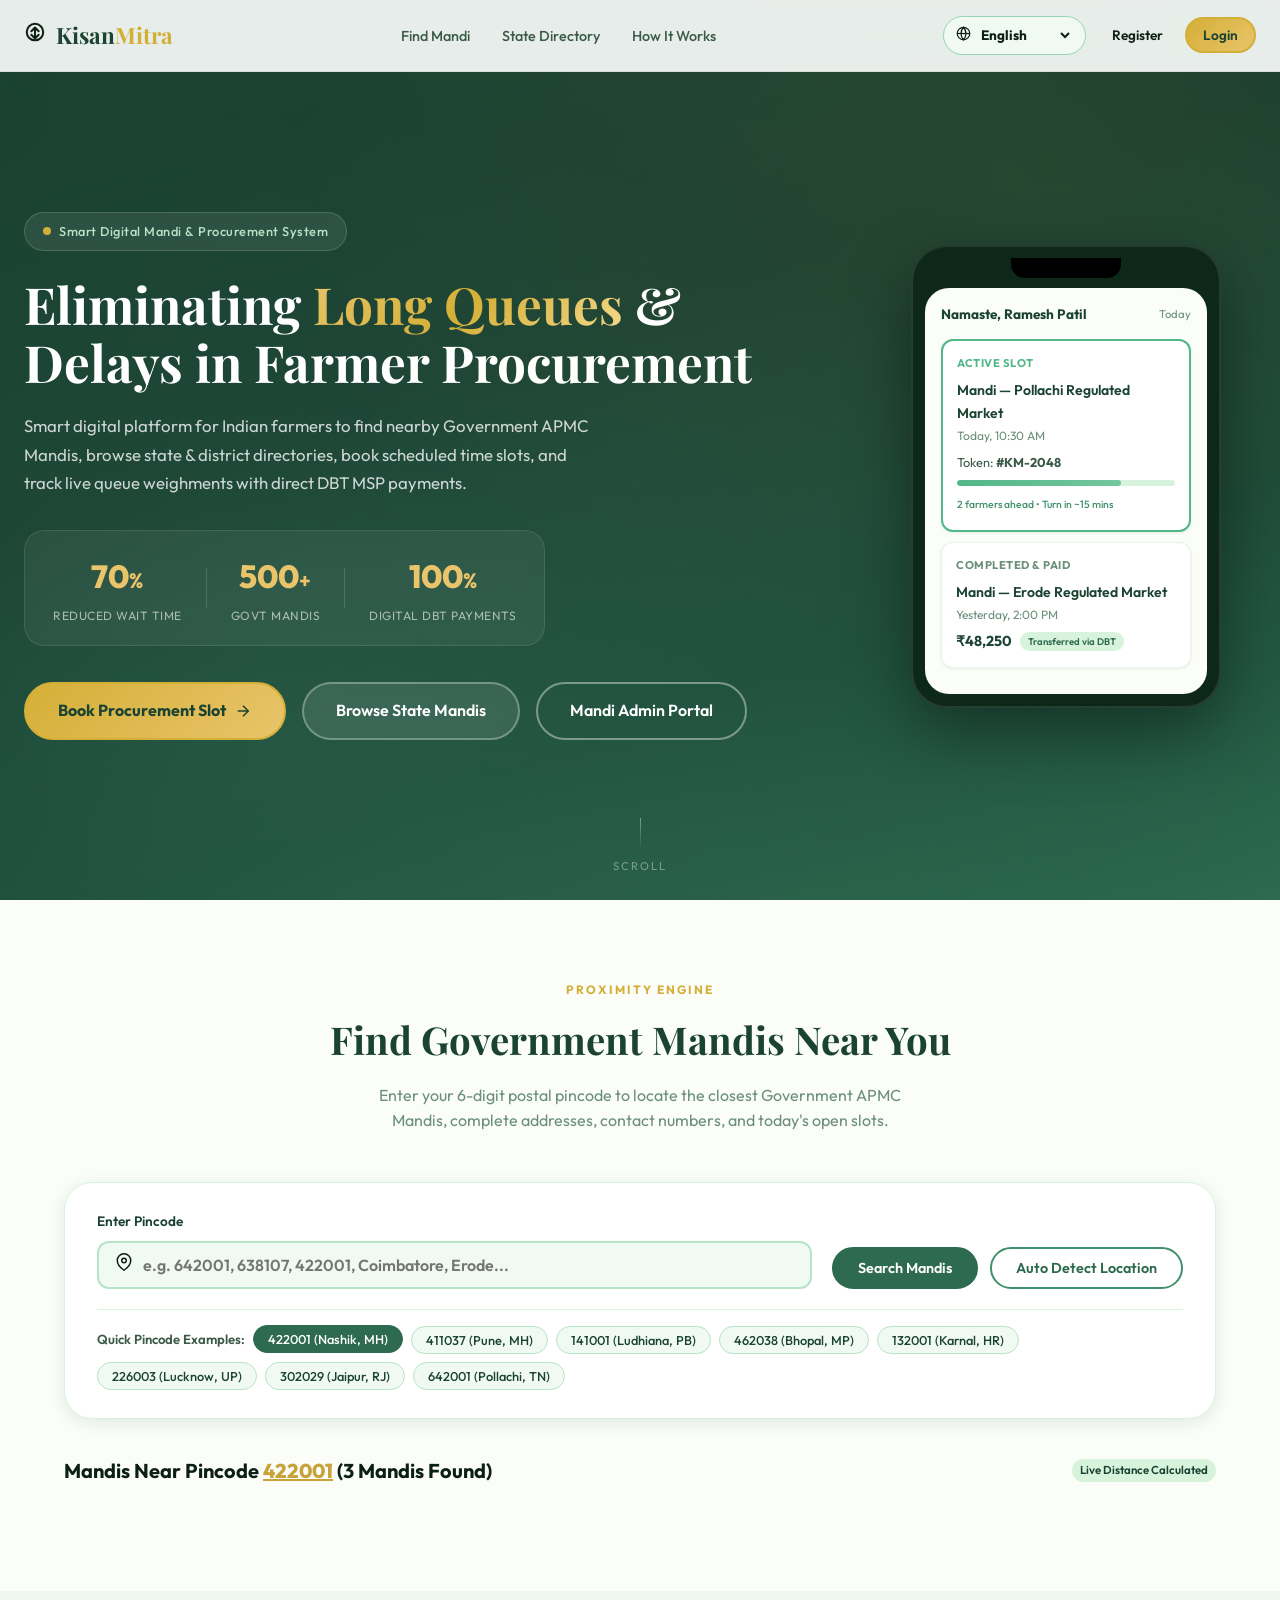
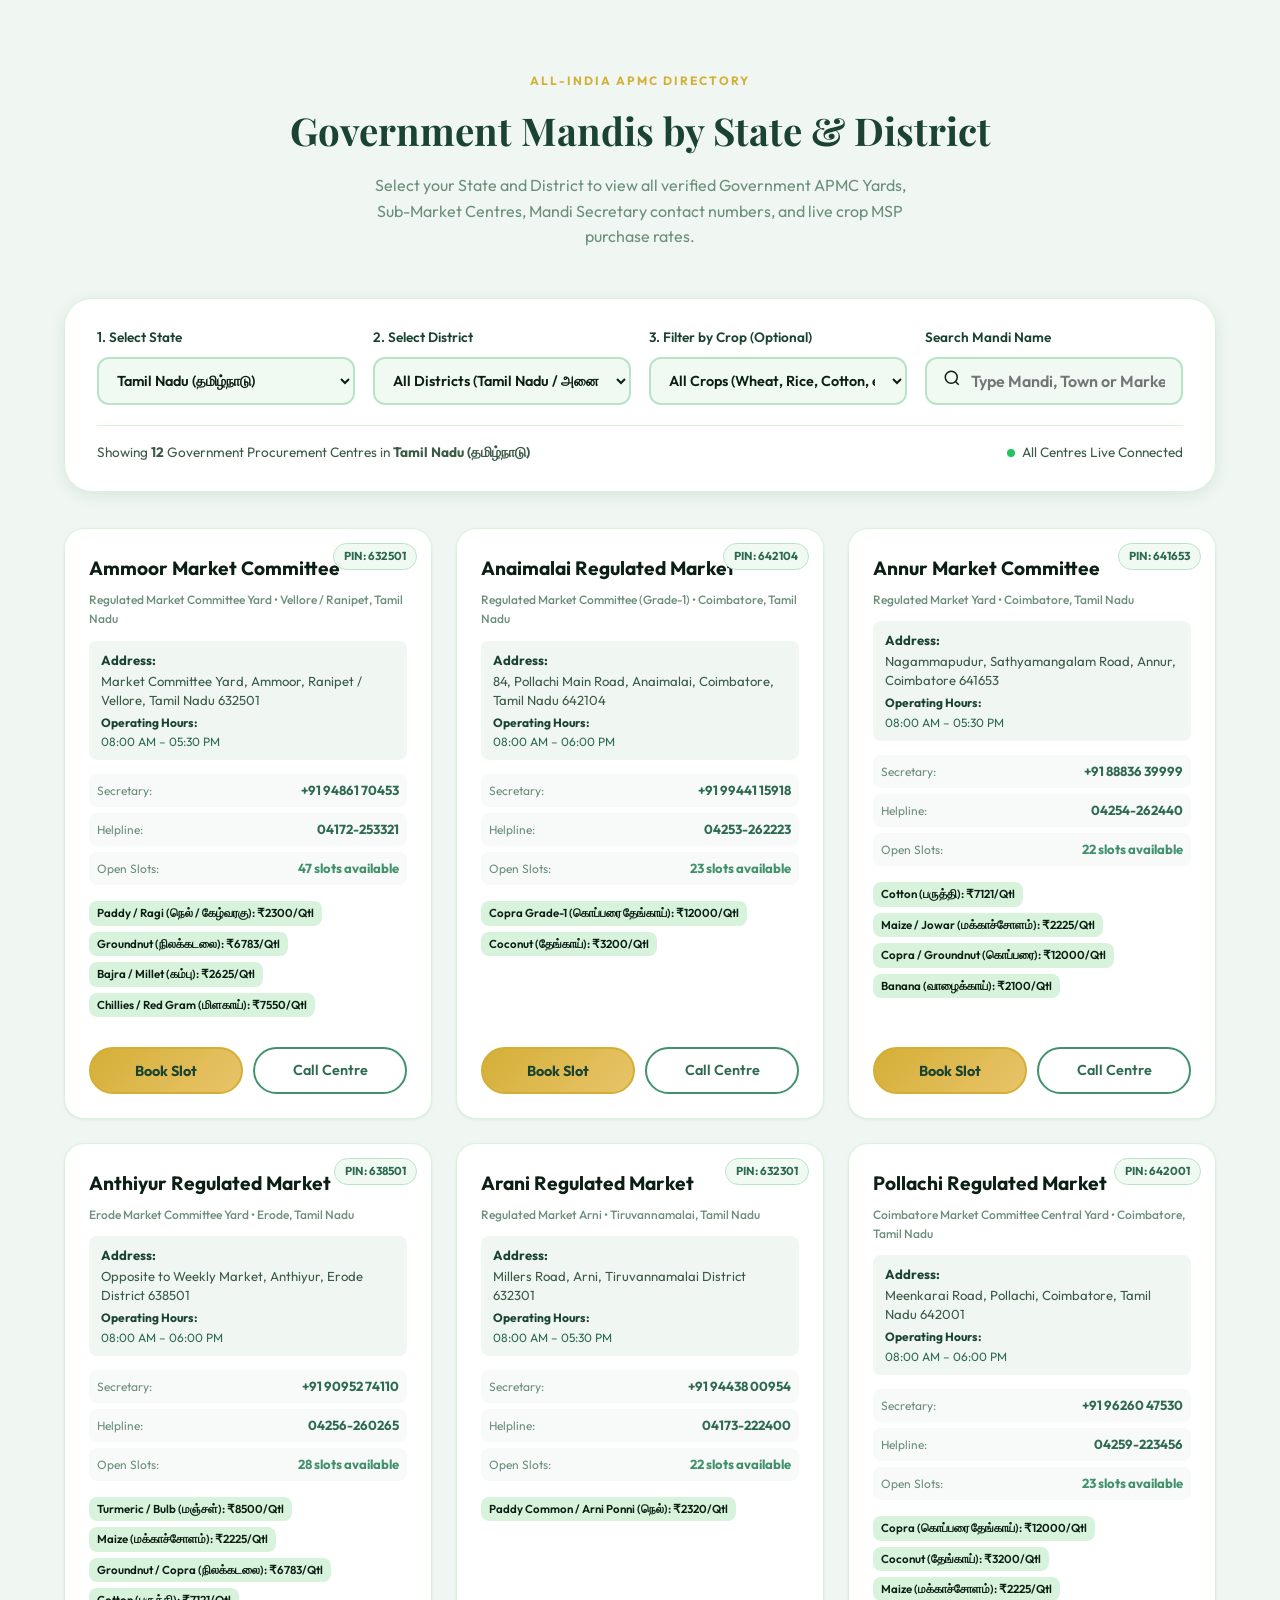
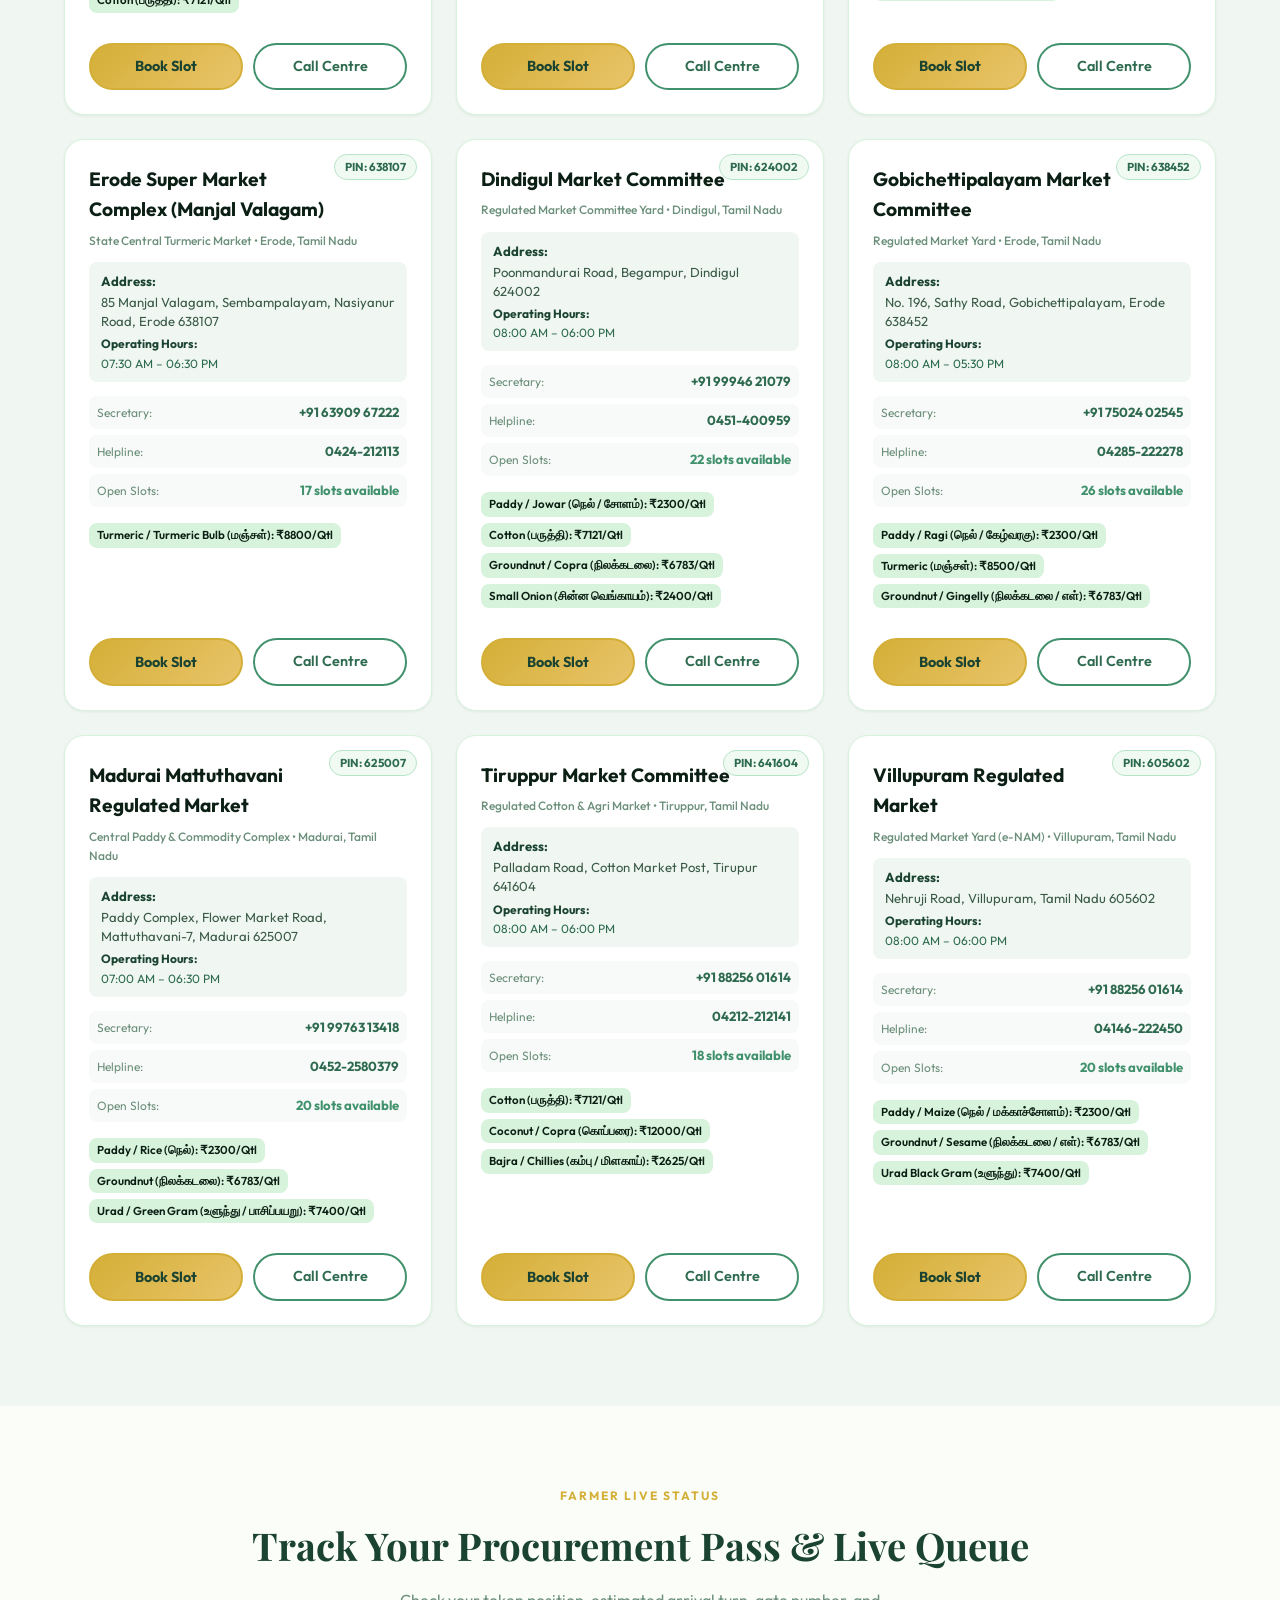
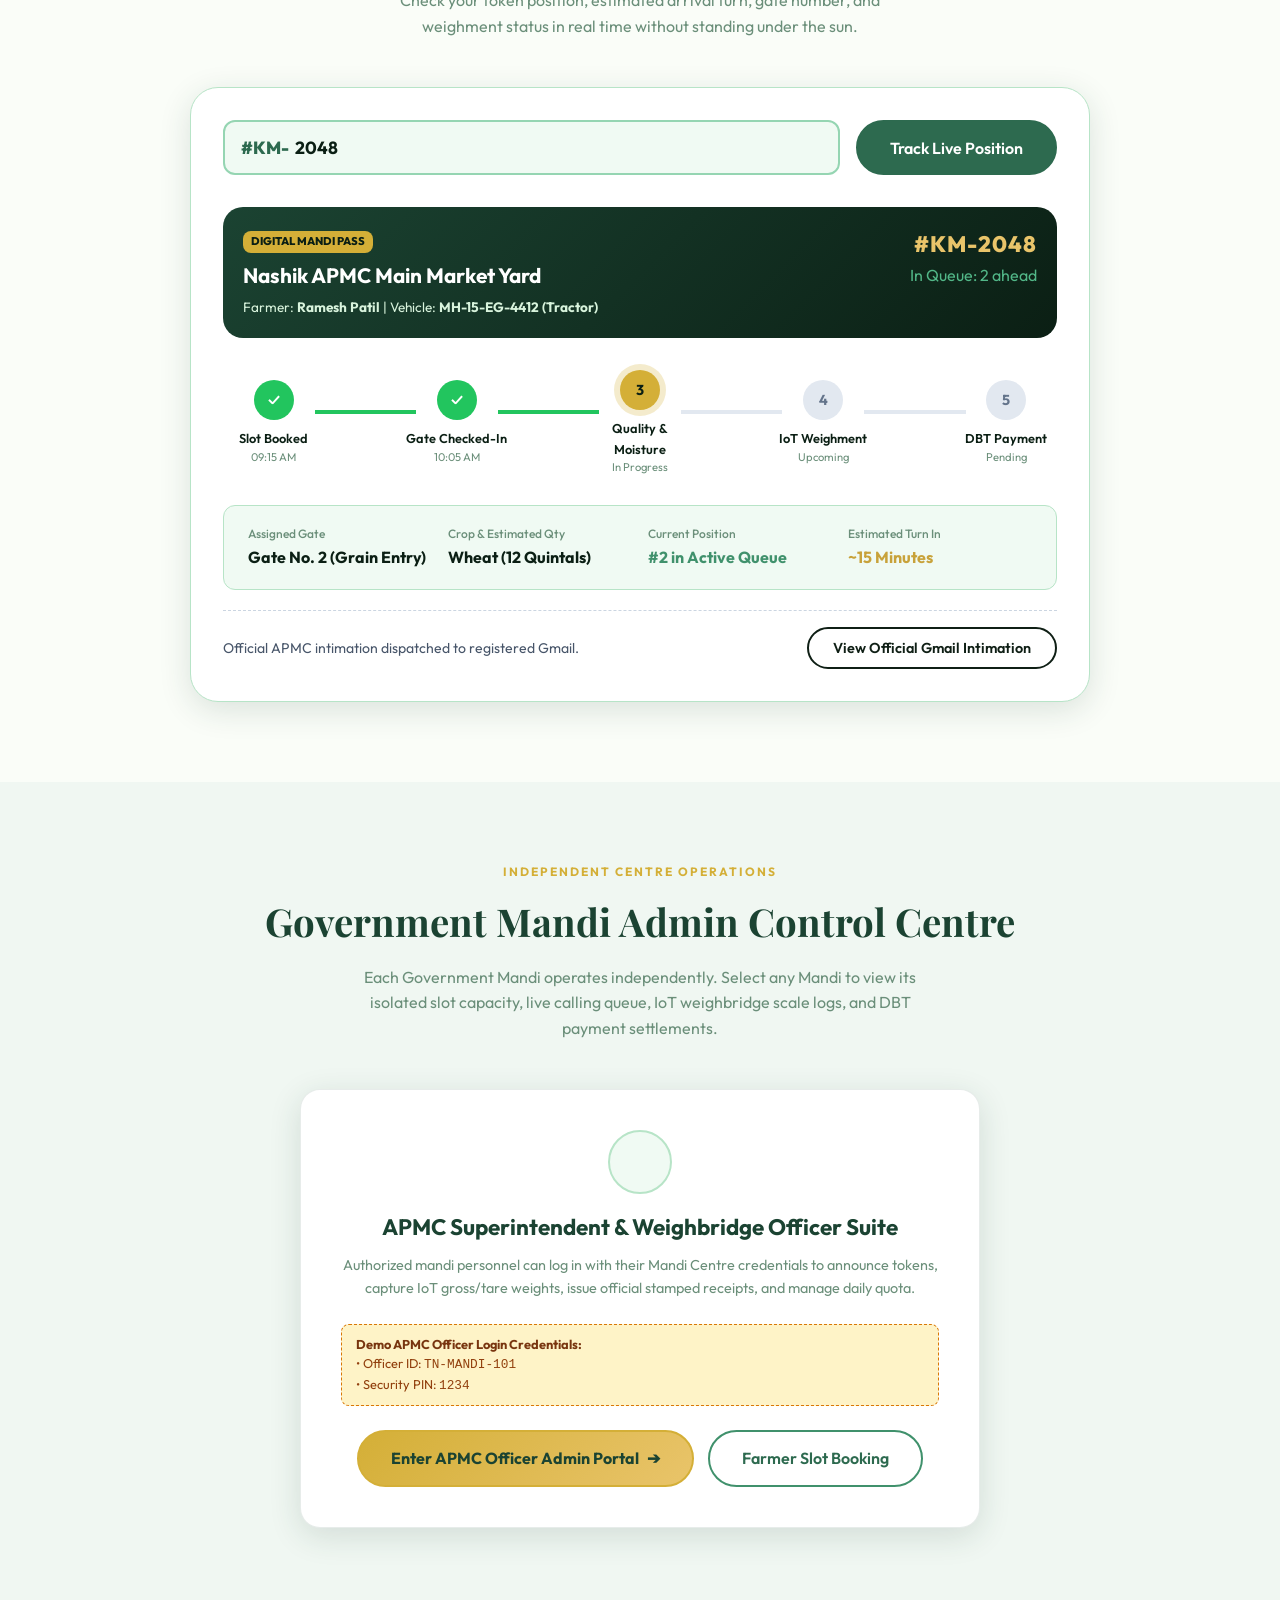
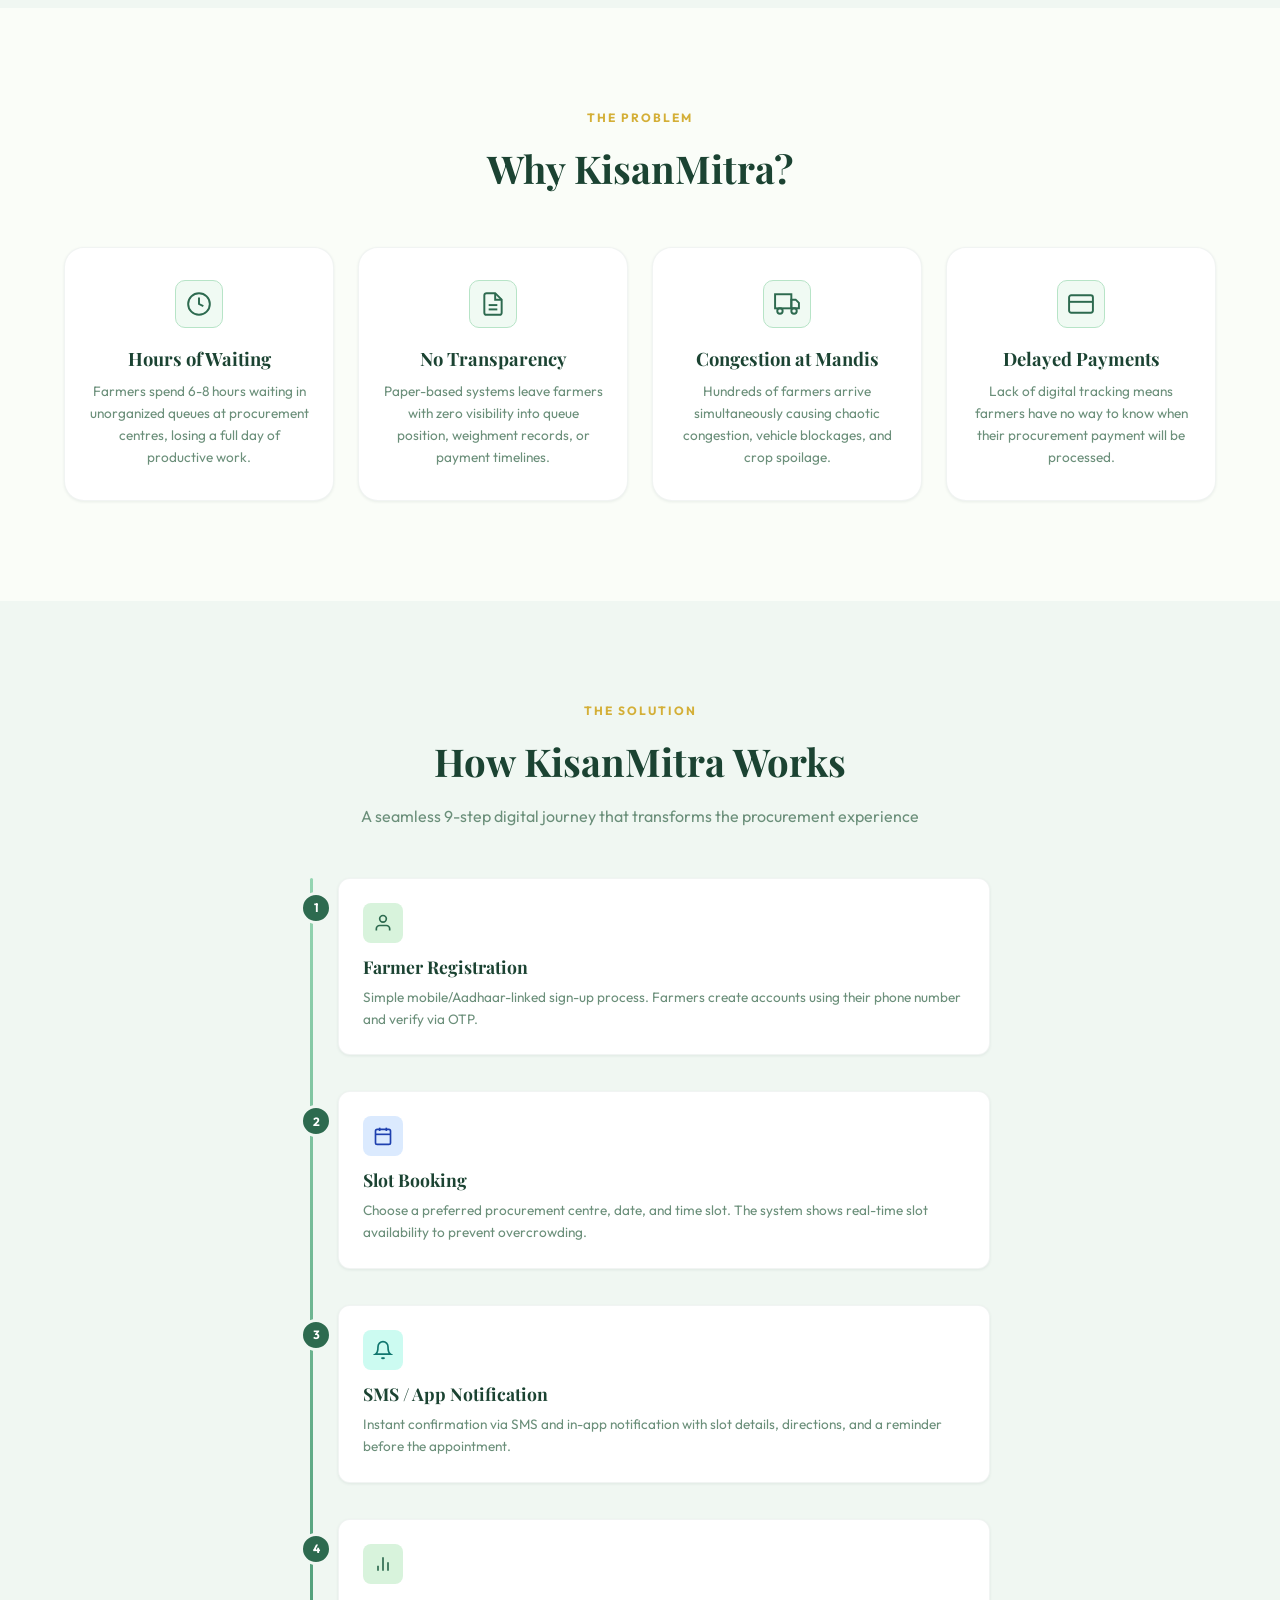
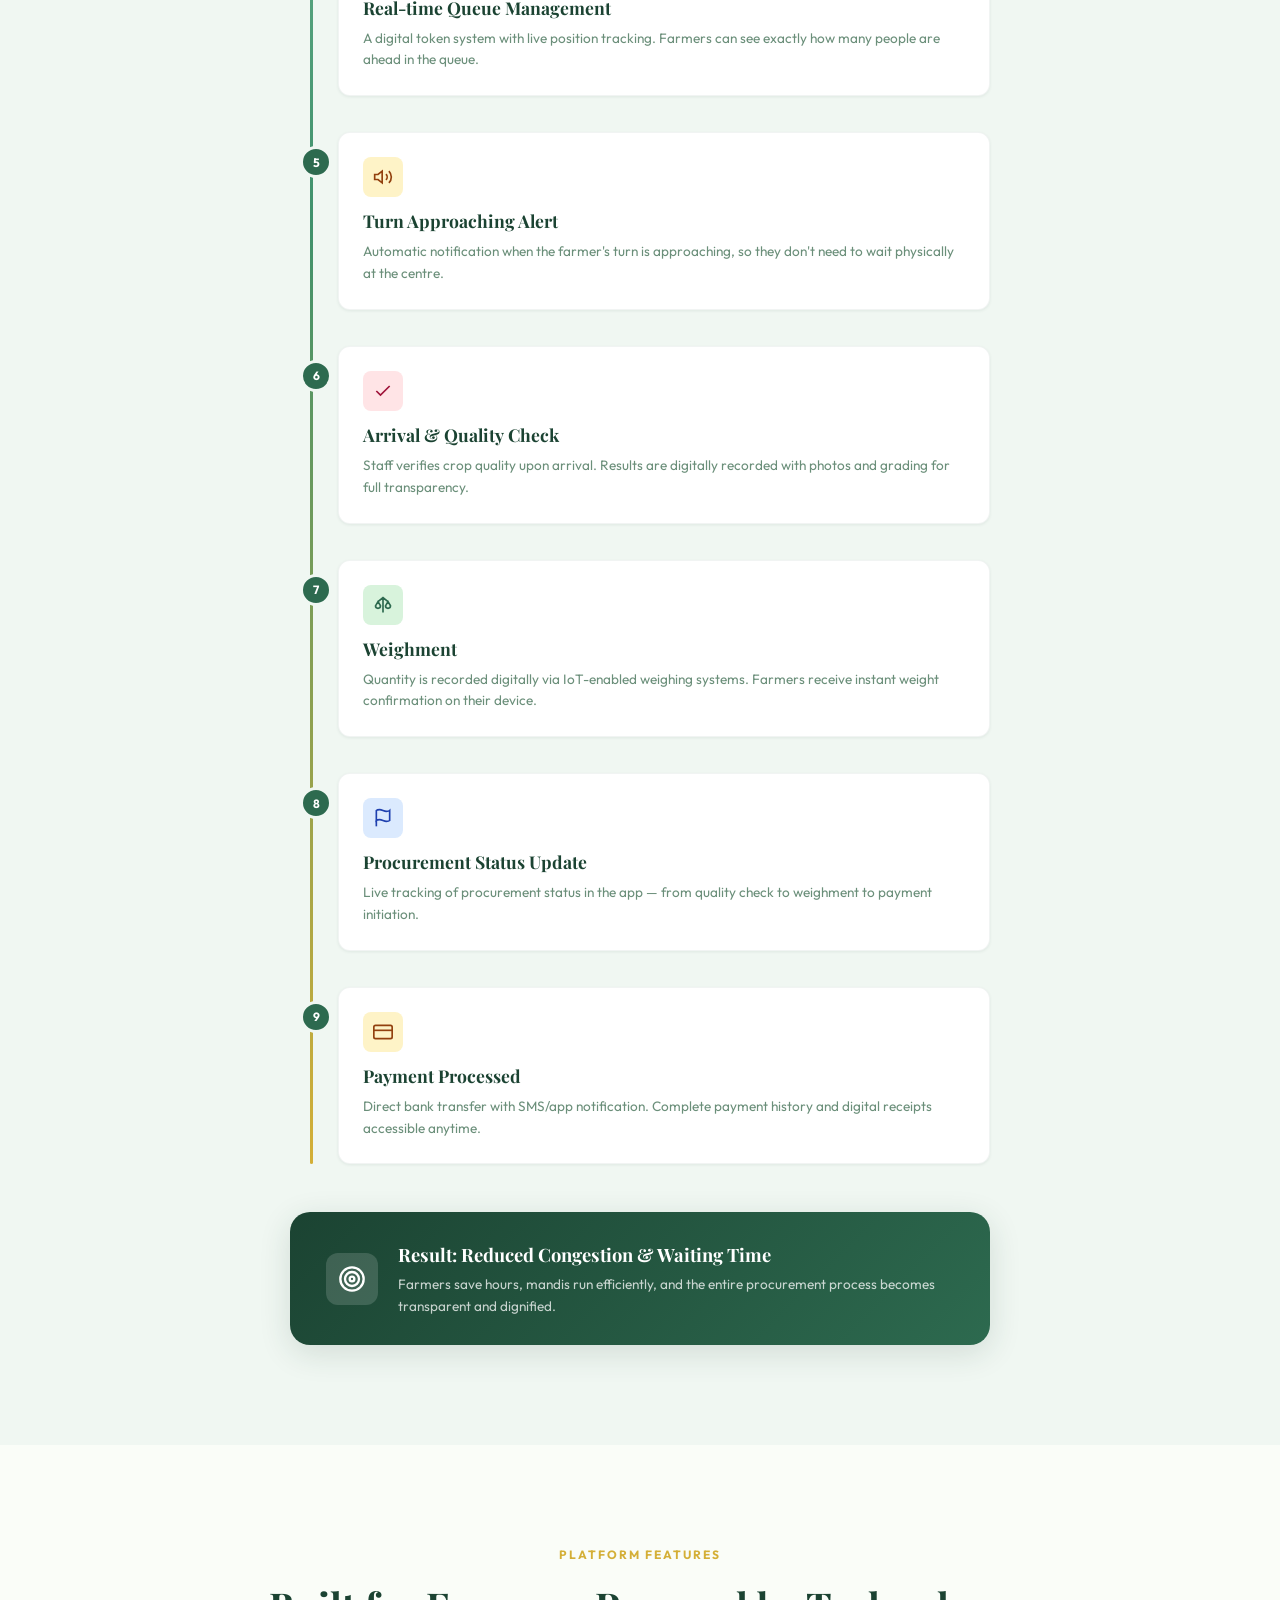
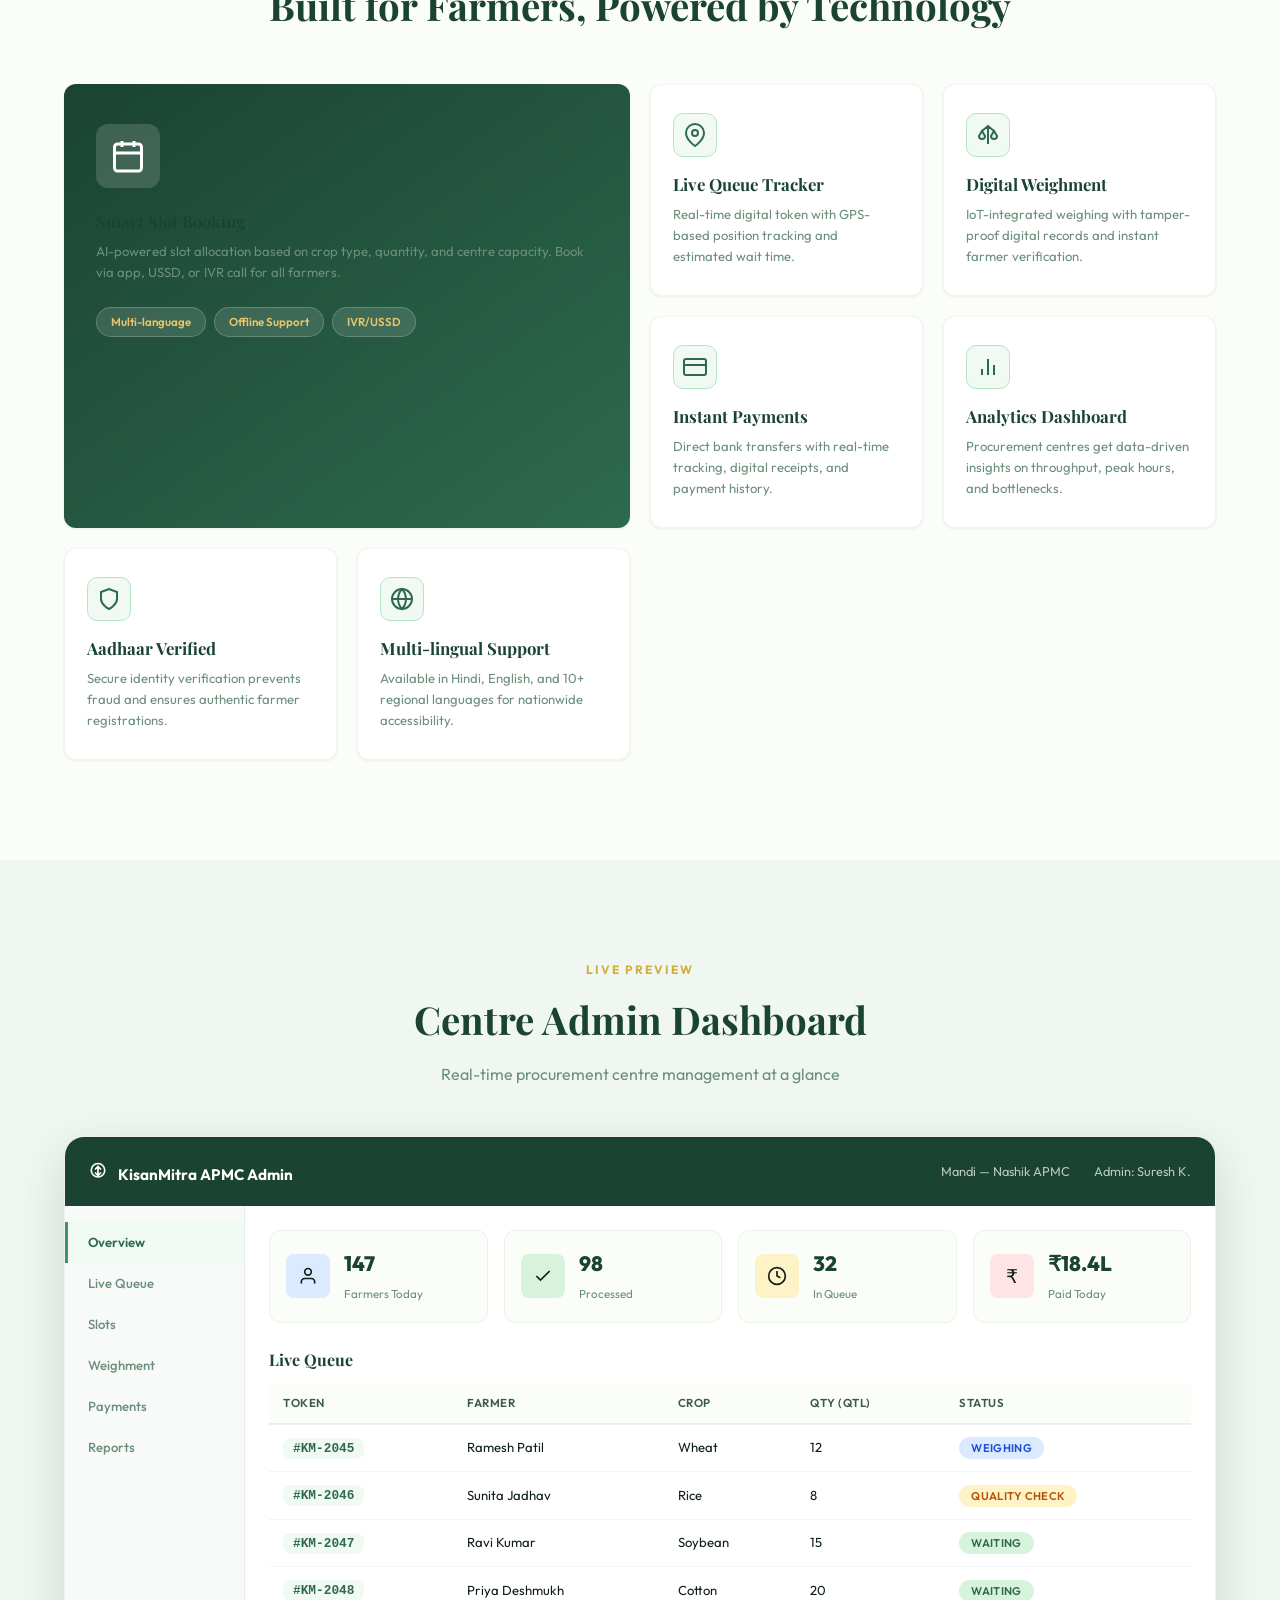
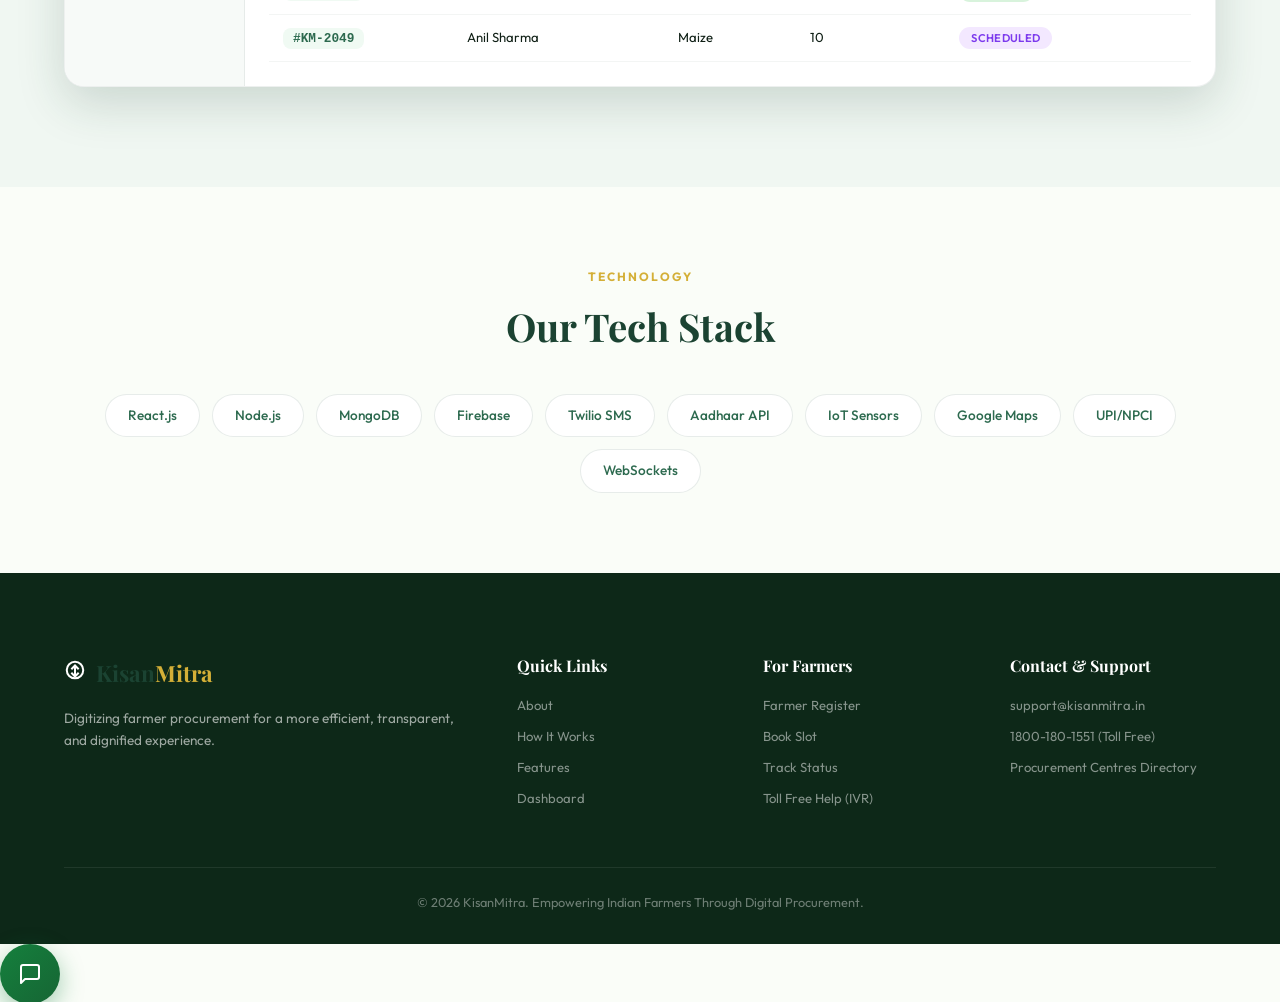
==== commit 5f959002: "UI Redesign: Replace emojis with crisp SVG vector icons and human-crafted APMC portal typography" ====
--- a/index.html
+++ b/index.html
@@ -3,10 +3,10 @@
 <head>
   <meta charset="UTF-8" />
   <meta name="viewport" content="width=device-width, initial-scale=1.0" />
-  <title>KisanMitra — Smart Farmer Procurement Platform</title>
+  <title>KisanMitra — National APMC Mandi Procurement Portal</title>
   <meta name="description" content="KisanMitra digitizes the mandi procurement process with slot booking, real-time queue management, and transparent payment tracking for Indian farmers." />
-  <meta name="theme-color" content="#1b4332" />
-  <link rel="icon" href="data:image/svg+xml,<svg xmlns=%22http://www.w3.org/2000/svg%22 viewBox=%220 0 100 100%22><text y=%22.9em%22 font-size=%2290%22>🌾</text></svg>" />
+  <meta name="theme-color" content="#166534" />
+  <link rel="icon" href="data:image/svg+xml,<svg xmlns=%22http://www.w3.org/2000/svg%22 viewBox=%220 0 24 24%22 fill=%22none%22 stroke=%22%23166534%22 stroke-width=%222%22><path d=%22M12 2a9 9 0 0 1 9 9c0 4.97-4.03 9-9 9A9 9 0 0 1 3 11a9 9 0 0 1 9-9z%22/><path d=%22M12 6v12M8 10l4-4 4 4M8 14l4 4 4-4%22/></svg>" />
   <link rel="preconnect" href="https://fonts.googleapis.com" />
   <link rel="preconnect" href="https://fonts.gstatic.com" crossorigin />
   <link href="https://fonts.googleapis.com/css2?family=Outfit:wght@300;400;500;600;700;800&family=Playfair+Display:wght@500;600;700&display=swap" rel="stylesheet" />
@@ -18,18 +18,22 @@
   <nav class="navbar" id="navbar">
     <div class="nav-container">
       <a href="#" class="nav-logo">
-        <span class="logo-icon">🌾</span>
+        <span class="logo-icon">
+          <svg width="22" height="22" viewBox="0 0 24 24" fill="none" stroke="currentColor" stroke-width="2.2" stroke-linecap="round" stroke-linejoin="round"><path d="M12 2a9 9 0 0 1 9 9c0 4.97-4.03 9-9 9A9 9 0 0 1 3 11a9 9 0 0 1 9-9z"/><path d="M12 6v12M8 10l4-4 4 4M8 14l4 4 4-4"/></svg>
+        </span>
         <span class="logo-text">Kisan<span class="logo-accent">Mitra</span></span>
       </a>
       <ul class="nav-links" id="navLinks">
-        <li><a href="#mandi-locator" data-i18n="nav_find_mandi">📍 Find Mandi</a></li>
-        <li><a href="#mandi-directory" data-i18n="nav_directory">🏛️ State Directory</a></li>
+        <li><a href="#mandi-locator" data-i18n="nav_find_mandi">Find Mandi</a></li>
+        <li><a href="#mandi-directory" data-i18n="nav_directory">State Directory</a></li>
         <li><a href="#how-it-works" data-i18n="nav_how_it_works">How It Works</a></li>
       </ul>
       <div class="nav-actions">
         <!-- Global Language Selector in Navbar -->
         <div class="lang-selector-wrap">
-          <span class="lang-icon">🌐</span>
+          <span class="lang-icon">
+            <svg width="15" height="15" viewBox="0 0 24 24" fill="none" stroke="currentColor" stroke-width="2"><circle cx="12" cy="12" r="10"/><line x1="2" y1="12" x2="22" y2="12"/><path d="M12 2a15.3 15.3 0 0 1 4 10 15.3 15.3 0 0 1-4 10 15.3 15.3 0 0 1-4-10 15.3 15.3 0 0 1 4-10z"/></svg>
+          </span>
           <select id="globalLangSelect" class="lang-dropdown" aria-label="Select Language">
             <option value="en" selected>English</option>
             <option value="ta">தமிழ் (Tamil)</option>
@@ -39,10 +43,10 @@
         <!-- Dynamic Login / Session Area -->
         <div id="navAuthArea" style="display: flex; gap: 8px; align-items: center;">
           <button class="btn btn-outline" id="navRegisterBtn" style="padding: 7px 14px; font-weight: 600; font-size: 0.85rem; border: 1.5px solid var(--primary); color: var(--primary);">
-            📝 Register
+            Register
           </button>
           <button class="btn btn-gold" id="navLoginBtn" style="padding: 7px 16px; font-weight: 600; font-size: 0.85rem;">
-            🔑 Login
+            Login
           </button>
         </div>
       </div>
@@ -87,13 +91,13 @@
         <div class="hero-cta">
           <a href="book-slot.html" class="btn btn-gold btn-lg" id="heroBookSlotBtn">
             <span data-i18n="btn_book_slot">Book Procurement Slot</span>
-            <svg width="20" height="20" viewBox="0 0 24 24" fill="none" stroke="currentColor" stroke-width="2"><path d="M5 12h14M12 5l7 7-7 7"/></svg>
+            <svg width="18" height="18" viewBox="0 0 24 24" fill="none" stroke="currentColor" stroke-width="2"><path d="M5 12h14M12 5l7 7-7 7"/></svg>
           </a>
           <a href="#mandi-directory" class="btn btn-ghost btn-lg">
-            <span data-i18n="btn_view_directory">🏛️ Browse State Mandis</span>
+            <span data-i18n="btn_view_directory">Browse State Mandis</span>
           </a>
           <a href="admin.html" class="btn btn-outline-light btn-lg">
-            <span data-i18n="btn_admin_portal">⚙️ Mandi Admin Portal</span>
+            <span data-i18n="btn_admin_portal">Mandi Admin Portal</span>
           </a>
         </div>
       </div>
@@ -102,11 +106,11 @@
           <div class="phone-notch"></div>
           <div class="phone-screen">
             <div class="phone-header">
-              <span class="phone-greeting" data-i18n="phone_greeting">Namaste, Ramesh 🙏</span>
+              <span class="phone-greeting" data-i18n="phone_greeting">Namaste, Ramesh Patil</span>
               <span class="phone-date" data-i18n="phone_today">Today</span>
             </div>
             <div class="phone-card active-card">
-              <div class="card-status status-active" data-i18n="card_active_slot">● Active Slot</div>
+              <div class="card-status status-active" data-i18n="card_active_slot">Active Slot</div>
               <div class="card-center" id="heroPhoneMandi">Mandi — Pollachi Regulated Market</div>
               <div class="card-time">Today, 10:30 AM</div>
               <div class="card-token">Token: <strong>#KM-2048</strong></div>
@@ -118,7 +122,7 @@
               </div>
             </div>
             <div class="phone-card">
-              <div class="card-status status-done" data-i18n="card_completed_paid">✓ Completed &amp; Paid</div>
+              <div class="card-status status-done" data-i18n="card_completed_paid">Completed &amp; Paid</div>
               <div class="card-center">Mandi — Erode Regulated Market</div>
               <div class="card-time">Yesterday, 2:00 PM</div>
               <div class="card-payment">₹48,250 <span class="paid-badge" data-i18n="paid_badge">Transferred via DBT</span></div>
@@ -147,16 +151,18 @@
           <div class="pincode-input-group">
             <label for="pincodeInput">Enter Pincode</label>
             <div class="input-with-icon">
-              <span class="icon">📮</span>
+              <span class="icon">
+                <svg width="18" height="18" viewBox="0 0 24 24" fill="none" stroke="currentColor" stroke-width="2"><path d="M21 10c0 7-9 13-9 13s-9-6-9-13a9 9 0 0 1 18 0z"/><circle cx="12" cy="10" r="3"/></svg>
+              </span>
               <input type="text" id="pincodeInput" placeholder="e.g. 422001, 411037, 141001..." maxlength="6" />
             </div>
           </div>
           <div class="pincode-actions">
             <button class="btn btn-primary" id="searchPincodeBtn">
-              <span>🔍 Search Mandis</span>
+              <span>Search Mandis</span>
             </button>
             <button class="btn btn-outline" id="detectLocationBtn">
-              <span>🎯 Auto Detect Location</span>
+              <span>Auto Detect Location</span>
             </button>
           </div>
         </div>
@@ -177,7 +183,7 @@
       <!-- Pincode Search Results -->
       <div class="pincode-results-header" id="pincodeResultsHeader">
         <h3>Mandis Near Pincode <span class="highlight-pin" id="searchedPinDisplay">422001</span> (<span id="pincodeResultCount">3</span> Mandis Found)</h3>
-        <span class="badge-tag green">✓ Live Distance Calculated</span>
+        <span class="badge-tag green">Live Distance Calculated</span>
       </div>
 
       <div class="mandi-cards-grid" id="pincodeMandiGrid">
@@ -245,7 +251,9 @@
           <div class="filter-group search-name-group">
             <label for="mandiSearchName">Search Mandi Name</label>
             <div class="input-with-icon">
-              <span class="icon">🔍</span>
+              <span class="icon">
+                <svg width="18" height="18" viewBox="0 0 24 24" fill="none" stroke="currentColor" stroke-width="2"><circle cx="11" cy="11" r="8"/><line x1="21" y1="21" x2="16.65" y2="16.65"/></svg>
+              </span>
               <input type="text" id="mandiSearchName" placeholder="Type Mandi / APMC name..." />
             </div>
           </div>
@@ -286,9 +294,11 @@
           <button class="btn btn-primary btn-lg" id="trackTokenBtn">Track Live Position</button>
         </div>
 
-        <!-- Error Alert when token is not in records (Strict Validation - No fake IDs) -->
-        <div class="tracker-error-box" id="tokenTrackerError" style="display: none; margin-top: 20px; background: #fef2f2; border: 1.5px solid #f87171; border-radius: 12px; padding: 18px; display: none; align-items: flex-start; gap: 14px;">
-          <div class="tracker-error-icon" style="font-size: 1.8rem;">⚠️</div>
+        <!-- Error Alert when token is not in records -->
+        <div class="tracker-error-box" id="tokenTrackerError" style="display: none; margin-top: 20px; background: #fef2f2; border: 1.5px solid #f87171; border-radius: 12px; padding: 18px; align-items: flex-start; gap: 14px;">
+          <div class="tracker-error-icon" style="color: #dc2626;">
+            <svg width="24" height="24" viewBox="0 0 24 24" fill="none" stroke="currentColor" stroke-width="2"><circle cx="12" cy="12" r="10"/><line x1="12" y1="8" x2="12" y2="12"/><line x1="12" y1="16" x2="12.01" y2="16"/></svg>
+          </div>
           <div class="tracker-error-content">
             <h4 style="margin: 0 0 6px; color: #991b1b; font-size: 1.1rem;">No Tracker ID Found</h4>
             <p id="tokenTrackerErrorMsg" style="margin: 0; color: #b91c1c; font-size: 0.95rem; line-height: 1.5;">This token is not registered in our APMC Mandi database. Please check your token number or book a new slot.</p>
@@ -365,10 +375,10 @@
           <!-- Official Gmail Dispatch Intimation Action -->
           <div style="margin-top: 20px; padding-top: 16px; border-top: 1px dashed #cbd5e1; display: flex; justify-content: space-between; align-items: center; flex-wrap: wrap; gap: 12px;" id="trackEmailActionRow">
             <span style="font-size: 0.88rem; color: #475569;">
-              ✉️ Official APMC intimation dispatched to registered Gmail.
+              Official APMC intimation dispatched to registered Gmail.
             </span>
             <button type="button" class="btn btn-outline" id="trackViewEmailBtn" style="font-weight: 600; border-color: var(--primary); color: var(--primary);">
-              📬 View Official Gmail Intimation
+              View Official Gmail Intimation
             </button>
           </div>
         </div>
@@ -386,22 +396,24 @@
       <p class="section-desc" data-i18n="admin_desc">Each Government APMC Mandi operates independently. Officials can log in to access the dedicated Operating Suite with live queue calling, IoT weighbridge scale terminal, and direct DBT bank transfer ledger.</p>
 
       <div class="auth-card" style="margin: 30px auto 0; max-width: 680px; text-align: center;">
-        <div class="auth-emblem">🏛️</div>
+        <div class="auth-emblem">
+          <svg width="40" height="40" viewBox="0 0 24 24" fill="none" stroke="var(--primary)" stroke-width="1.8"><path d="M3 21h18M3 10h18M5 10v11M19 10v11M9 10v11M15 10v11M12 3L2 10h20L12 3z"/></svg>
+        </div>
         <h3 style="font-size: 1.4rem; color: var(--green-900); margin-bottom: 8px;" data-i18n="admin_portal_box_title">APMC Superintendent &amp; Weighbridge Officer Suite</h3>
         <p style="color: var(--text-muted); font-size: 0.9rem; line-height: 1.6; margin-bottom: 24px;" data-i18n="admin_portal_box_desc">
           Authorized mandi personnel can log in with their Mandi Centre credentials to announce tokens, capture IoT gross/tare weights, issue official stamped receipts, and manage daily quota.
         </p>
         <div class="demo-pill" style="margin-bottom: 24px; text-align: left;">
-          <strong>💡 Demo APMC Officer Login Credentials:</strong><br/>
+          <strong>Demo APMC Officer Login Credentials:</strong><br/>
           • Officer ID: <code>TN-MANDI-101</code><br/>
           • Security PIN: <code>1234</code>
         </div>
         <div style="display: flex; gap: 14px; justify-content: center; flex-wrap: wrap;">
           <a href="admin.html" class="btn btn-gold btn-lg" style="text-decoration: none;">
-            <span data-i18n="btn_enter_admin_portal">🔐 Enter APMC Officer Admin Portal</span> ➔
+            <span data-i18n="btn_enter_admin_portal">Enter APMC Officer Admin Portal</span> ➔
           </a>
           <a href="book-slot.html" class="btn btn-outline btn-lg" style="text-decoration: none;">
-            <span data-i18n="btn_book_farmer_slot">👨‍🌾 Farmer Slot Booking</span>
+            <span data-i18n="btn_book_farmer_slot">Farmer Slot Booking</span>
           </a>
         </div>
       </div>
@@ -415,22 +427,30 @@
       <h2 class="section-title" data-i18n="problem_title">Why KisanMitra?</h2>
       <div class="problem-grid">
         <div class="problem-card">
-          <div class="problem-icon">⏳</div>
+          <div class="problem-icon">
+            <svg width="36" height="36" viewBox="0 0 24 24" fill="none" stroke="var(--primary)" stroke-width="1.8"><circle cx="12" cy="12" r="10"/><polyline points="12 6 12 12 16 14"/></svg>
+          </div>
           <h3 data-i18n="prob_wait_title">Hours of Waiting</h3>
           <p data-i18n="prob_wait_desc">Farmers spend 6-8 hours waiting in unorganized queues at procurement centres, losing a full day of productive work.</p>
         </div>
         <div class="problem-card">
-          <div class="problem-icon">📋</div>
+          <div class="problem-icon">
+            <svg width="36" height="36" viewBox="0 0 24 24" fill="none" stroke="var(--primary)" stroke-width="1.8"><path d="M14 2H6a2 2 0 0 0-2 2v16a2 2 0 0 0 2 2h12a2 2 0 0 0 2-2V8z"/><polyline points="14 2 14 8 20 8"/><line x1="16" y1="13" x2="8" y2="13"/><line x1="16" y1="17" x2="8" y2="17"/></svg>
+          </div>
           <h3 data-i18n="prob_trans_title">No Transparency</h3>
           <p data-i18n="prob_trans_desc">Paper-based systems leave farmers with zero visibility into queue position, weighment records, or payment timelines.</p>
         </div>
         <div class="problem-card">
-          <div class="problem-icon">🚜</div>
+          <div class="problem-icon">
+            <svg width="36" height="36" viewBox="0 0 24 24" fill="none" stroke="var(--primary)" stroke-width="1.8"><rect x="1" y="3" width="15" height="13"/><polygon points="16 8 20 8 23 11 23 16 16 16 16 8"/><circle cx="5.5" cy="18.5" r="2.5"/><circle cx="18.5" cy="18.5" r="2.5"/></svg>
+          </div>
           <h3 data-i18n="prob_cong_title">Congestion at Mandis</h3>
           <p data-i18n="prob_cong_desc">Hundreds of farmers arrive simultaneously causing chaotic congestion, vehicle blockages, and crop spoilage.</p>
         </div>
         <div class="problem-card">
-          <div class="problem-icon">💰</div>
+          <div class="problem-icon">
+            <svg width="36" height="36" viewBox="0 0 24 24" fill="none" stroke="var(--primary)" stroke-width="1.8"><rect x="1" y="4" width="22" height="16" rx="2" ry="2"/><line x1="1" y1="10" x2="23" y2="10"/></svg>
+          </div>
           <h3 data-i18n="prob_pay_title">Delayed Payments</h3>
           <p data-i18n="prob_pay_desc">Lack of digital tracking means farmers have no way to know when their procurement payment will be processed.</p>
         </div>
@@ -449,7 +469,9 @@
         <div class="timeline-item" data-step="1">
           <div class="timeline-dot"><span>1</span></div>
           <div class="timeline-content">
-            <div class="timeline-icon-wrap green">📱</div>
+            <div class="timeline-icon-wrap green">
+              <svg width="20" height="20" viewBox="0 0 24 24" fill="none" stroke="currentColor" stroke-width="2"><path d="M20 21v-2a4 4 0 0 0-4-4H8a4 4 0 0 0-4 4v2"/><circle cx="12" cy="7" r="4"/></svg>
+            </div>
             <h3 data-i18n="step1_title">Farmer Registration</h3>
             <p data-i18n="step1_desc">Simple mobile/Aadhaar-linked sign-up process. Farmers create accounts using their phone number and verify via OTP.</p>
           </div>
@@ -458,7 +480,9 @@
         <div class="timeline-item" data-step="2">
           <div class="timeline-dot"><span>2</span></div>
           <div class="timeline-content">
-            <div class="timeline-icon-wrap blue">📅</div>
+            <div class="timeline-icon-wrap blue">
+              <svg width="20" height="20" viewBox="0 0 24 24" fill="none" stroke="currentColor" stroke-width="2"><rect x="3" y="4" width="18" height="18" rx="2" ry="2"/><line x1="16" y1="2" x2="16" y2="6"/><line x1="8" y1="2" x2="8" y2="6"/><line x1="3" y1="10" x2="21" y2="10"/></svg>
+            </div>
             <h3 data-i18n="step2_title">Slot Booking</h3>
             <p data-i18n="step2_desc">Choose a preferred procurement centre, date, and time slot. The system shows real-time slot availability to prevent overcrowding.</p>
           </div>
@@ -467,7 +491,9 @@
         <div class="timeline-item" data-step="3">
           <div class="timeline-dot"><span>3</span></div>
           <div class="timeline-content">
-            <div class="timeline-icon-wrap teal">🔔</div>
+            <div class="timeline-icon-wrap teal">
+              <svg width="20" height="20" viewBox="0 0 24 24" fill="none" stroke="currentColor" stroke-width="2"><path d="M18 8A6 6 0 0 0 6 8c0 7-3 9-3 9h18s-3-2-3-9"/><path d="M13.73 21a2 2 0 0 1-3.46 0"/></svg>
+            </div>
             <h3 data-i18n="step3_title">SMS / App Notification</h3>
             <p data-i18n="step3_desc">Instant confirmation via SMS and in-app notification with slot details, directions, and a reminder before the appointment.</p>
           </div>
@@ -476,7 +502,9 @@
         <div class="timeline-item" data-step="4">
           <div class="timeline-dot"><span>4</span></div>
           <div class="timeline-content">
-            <div class="timeline-icon-wrap green">📊</div>
+            <div class="timeline-icon-wrap green">
+              <svg width="20" height="20" viewBox="0 0 24 24" fill="none" stroke="currentColor" stroke-width="2"><line x1="18" y1="20" x2="18" y2="10"/><line x1="12" y1="20" x2="12" y2="4"/><line x1="6" y1="20" x2="6" y2="14"/></svg>
+            </div>
             <h3 data-i18n="step4_title">Real-time Queue Management</h3>
             <p data-i18n="step4_desc">A digital token system with live position tracking. Farmers can see exactly how many people are ahead in the queue.</p>
           </div>
@@ -485,7 +513,9 @@
         <div class="timeline-item" data-step="5">
           <div class="timeline-dot"><span>5</span></div>
           <div class="timeline-content">
-            <div class="timeline-icon-wrap amber">🔊</div>
+            <div class="timeline-icon-wrap amber">
+              <svg width="20" height="20" viewBox="0 0 24 24" fill="none" stroke="currentColor" stroke-width="2"><polygon points="11 5 6 9 2 9 2 15 6 15 11 19 11 5"/><path d="M19.07 4.93a10 10 0 0 1 0 14.14M15.54 8.46a5 5 0 0 1 0 7.07"/></svg>
+            </div>
             <h3 data-i18n="step5_title">Turn Approaching Alert</h3>
             <p data-i18n="step5_desc">Automatic notification when the farmer's turn is approaching, so they don't need to wait physically at the centre.</p>
           </div>
@@ -494,7 +524,9 @@
         <div class="timeline-item" data-step="6">
           <div class="timeline-dot"><span>6</span></div>
           <div class="timeline-content">
-            <div class="timeline-icon-wrap rose">✅</div>
+            <div class="timeline-icon-wrap rose">
+              <svg width="20" height="20" viewBox="0 0 24 24" fill="none" stroke="currentColor" stroke-width="2"><polyline points="20 6 9 17 4 12"/></svg>
+            </div>
             <h3 data-i18n="step6_title">Arrival &amp; Quality Check</h3>
             <p data-i18n="step6_desc">Staff verifies crop quality upon arrival. Results are digitally recorded with photos and grading for full transparency.</p>
           </div>
@@ -503,7 +535,9 @@
         <div class="timeline-item" data-step="7">
           <div class="timeline-dot"><span>7</span></div>
           <div class="timeline-content">
-            <div class="timeline-icon-wrap green">⚖️</div>
+            <div class="timeline-icon-wrap green">
+              <svg width="20" height="20" viewBox="0 0 24 24" fill="none" stroke="currentColor" stroke-width="2"><path d="M12 3v18M6 8l6-5 6 5M3 13l3-5 3 5a3 3 0 0 1-6 0zM15 13l3-5 3 5a3 3 0 0 1-6 0z"/></svg>
+            </div>
             <h3 data-i18n="step7_title">Weighment</h3>
             <p data-i18n="step7_desc">Quantity is recorded digitally via IoT-enabled weighing systems. Farmers receive instant weight confirmation on their device.</p>
           </div>
@@ -512,7 +546,9 @@
         <div class="timeline-item" data-step="8">
           <div class="timeline-dot"><span>8</span></div>
           <div class="timeline-content">
-            <div class="timeline-icon-wrap blue">📡</div>
+            <div class="timeline-icon-wrap blue">
+              <svg width="20" height="20" viewBox="0 0 24 24" fill="none" stroke="currentColor" stroke-width="2"><path d="M4 15s1-1 4-1 5 2 8 2 4-1 4-1V3s-1 1-4 1-5-2-8-2-4 1-4 1z"/><line x1="4" y1="22" x2="4" y2="15"/></svg>
+            </div>
             <h3 data-i18n="step8_title">Procurement Status Update</h3>
             <p data-i18n="step8_desc">Live tracking of procurement status in the app — from quality check to weighment to payment initiation.</p>
           </div>
@@ -521,7 +557,9 @@
         <div class="timeline-item" data-step="9">
           <div class="timeline-dot"><span>9</span></div>
           <div class="timeline-content">
-            <div class="timeline-icon-wrap amber">💳</div>
+            <div class="timeline-icon-wrap amber">
+              <svg width="20" height="20" viewBox="0 0 24 24" fill="none" stroke="currentColor" stroke-width="2"><rect x="1" y="4" width="22" height="16" rx="2" ry="2"/><line x1="1" y1="10" x2="23" y2="10"/></svg>
+            </div>
             <h3 data-i18n="step9_title">Payment Processed</h3>
             <p data-i18n="step9_desc">Direct bank transfer with SMS/app notification. Complete payment history and digital receipts accessible anytime.</p>
           </div>
@@ -530,9 +568,11 @@
       </div>
 
       <div class="outcome-banner">
-        <div class="outcome-icon">🎯</div>
+        <div class="outcome-icon">
+          <svg width="32" height="32" viewBox="0 0 24 24" fill="none" stroke="currentColor" stroke-width="2"><circle cx="12" cy="12" r="10"/><circle cx="12" cy="12" r="6"/><circle cx="12" cy="12" r="2"/></svg>
+        </div>
         <div class="outcome-text">
-          <h3>Result: Reduced Congestion & Waiting Time</h3>
+          <h3>Result: Reduced Congestion &amp; Waiting Time</h3>
           <p>Farmers save hours, mandis run efficiently, and the entire procurement process becomes transparent and dignified.</p>
         </div>
       </div>
@@ -546,7 +586,9 @@
       <h2 class="section-title">Built for Farmers, Powered by Technology</h2>
       <div class="features-grid">
         <div class="feature-card feature-large">
-          <div class="feature-icon-lg">🗓️</div>
+          <div class="feature-icon-lg">
+            <svg width="32" height="32" viewBox="0 0 24 24" fill="none" stroke="var(--primary)" stroke-width="2"><rect x="3" y="4" width="18" height="18" rx="2" ry="2"/><line x1="16" y1="2" x2="16" y2="6"/><line x1="8" y1="2" x2="8" y2="6"/><line x1="3" y1="10" x2="21" y2="10"/></svg>
+          </div>
           <h3>Smart Slot Booking</h3>
           <p>AI-powered slot allocation based on crop type, quantity, and centre capacity. Book via app, USSD, or IVR call for all farmers.</p>
           <div class="feature-tags">
@@ -556,32 +598,44 @@
           </div>
         </div>
         <div class="feature-card">
-          <div class="feature-icon-sm">📍</div>
+          <div class="feature-icon-sm">
+            <svg width="24" height="24" viewBox="0 0 24 24" fill="none" stroke="var(--primary)" stroke-width="2"><path d="M21 10c0 7-9 13-9 13s-9-6-9-13a9 9 0 0 1 18 0z"/><circle cx="12" cy="10" r="3"/></svg>
+          </div>
           <h3>Live Queue Tracker</h3>
           <p>Real-time digital token with GPS-based position tracking and estimated wait time.</p>
         </div>
         <div class="feature-card">
-          <div class="feature-icon-sm">⚖️</div>
+          <div class="feature-icon-sm">
+            <svg width="24" height="24" viewBox="0 0 24 24" fill="none" stroke="var(--primary)" stroke-width="2"><path d="M12 3v18M6 8l6-5 6 5M3 13l3-5 3 5a3 3 0 0 1-6 0zM15 13l3-5 3 5a3 3 0 0 1-6 0z"/></svg>
+          </div>
           <h3>Digital Weighment</h3>
           <p>IoT-integrated weighing with tamper-proof digital records and instant farmer verification.</p>
         </div>
         <div class="feature-card">
-          <div class="feature-icon-sm">💳</div>
+          <div class="feature-icon-sm">
+            <svg width="24" height="24" viewBox="0 0 24 24" fill="none" stroke="var(--primary)" stroke-width="2"><rect x="1" y="4" width="22" height="16" rx="2" ry="2"/><line x1="1" y1="10" x2="23" y2="10"/></svg>
+          </div>
           <h3>Instant Payments</h3>
           <p>Direct bank transfers with real-time tracking, digital receipts, and payment history.</p>
         </div>
         <div class="feature-card">
-          <div class="feature-icon-sm">📊</div>
+          <div class="feature-icon-sm">
+            <svg width="24" height="24" viewBox="0 0 24 24" fill="none" stroke="var(--primary)" stroke-width="2"><line x1="18" y1="20" x2="18" y2="10"/><line x1="12" y1="20" x2="12" y2="4"/><line x1="6" y1="20" x2="6" y2="14"/></svg>
+          </div>
           <h3>Analytics Dashboard</h3>
           <p>Procurement centres get data-driven insights on throughput, peak hours, and bottlenecks.</p>
         </div>
         <div class="feature-card">
-          <div class="feature-icon-sm">🛡️</div>
+          <div class="feature-icon-sm">
+            <svg width="24" height="24" viewBox="0 0 24 24" fill="none" stroke="var(--primary)" stroke-width="2"><path d="M12 22s8-4 8-10V5l-8-3-8 3v7c0 6 8 10 8 10z"/></svg>
+          </div>
           <h3>Aadhaar Verified</h3>
           <p>Secure identity verification prevents fraud and ensures authentic farmer registrations.</p>
         </div>
         <div class="feature-card">
-          <div class="feature-icon-sm">🌐</div>
+          <div class="feature-icon-sm">
+            <svg width="24" height="24" viewBox="0 0 24 24" fill="none" stroke="var(--primary)" stroke-width="2"><circle cx="12" cy="12" r="10"/><line x1="2" y1="12" x2="22" y2="12"/><path d="M12 2a15.3 15.3 0 0 1 4 10 15.3 15.3 0 0 1-4 10 15.3 15.3 0 0 1-4-10 15.3 15.3 0 0 1 4-10z"/></svg>
+          </div>
           <h3>Multi-lingual Support</h3>
           <p>Available in Hindi, English, and 10+ regional languages for nationwide accessibility.</p>
         </div>
@@ -597,39 +651,50 @@
       <p class="section-desc">Real-time procurement centre management at a glance</p>
       <div class="dashboard-mockup">
         <div class="dash-topbar">
-          <div class="dash-logo">🌾 KisanMitra Admin</div>
+          <div class="dash-logo">
+            <span class="logo-icon" style="margin-right: 6px;">
+              <svg width="18" height="18" viewBox="0 0 24 24" fill="none" stroke="currentColor" stroke-width="2.2"><path d="M12 2a9 9 0 0 1 9 9c0 4.97-4.03 9-9 9A9 9 0 0 1 3 11a9 9 0 0 1 9-9z"/><path d="M12 6v12M8 10l4-4 4 4M8 14l4 4 4-4"/></svg>
+            </span>
+            <span>KisanMitra APMC Admin</span>
+          </div>
           <div class="dash-topbar-right">
-            <span class="dash-centre-name">📍 Mandi — Nashik</span>
+            <span class="dash-centre-name">Mandi — Nashik APMC</span>
             <span class="dash-admin-name">Admin: Suresh K.</span>
           </div>
         </div>
         <div class="dash-body">
           <div class="dash-sidebar">
-            <div class="dash-nav-item active">📊 Overview</div>
-            <div class="dash-nav-item">👨‍🌾 Queue</div>
-            <div class="dash-nav-item">📅 Slots</div>
-            <div class="dash-nav-item">⚖️ Weighment</div>
-            <div class="dash-nav-item">💳 Payments</div>
-            <div class="dash-nav-item">📈 Reports</div>
+            <div class="dash-nav-item active">Overview</div>
+            <div class="dash-nav-item">Live Queue</div>
+            <div class="dash-nav-item">Slots</div>
+            <div class="dash-nav-item">Weighment</div>
+            <div class="dash-nav-item">Payments</div>
+            <div class="dash-nav-item">Reports</div>
           </div>
           <div class="dash-main">
             <div class="dash-stats-row">
               <div class="dash-stat-card">
-                <div class="dash-stat-icon blue-bg">👨‍🌾</div>
+                <div class="dash-stat-icon blue-bg">
+                  <svg width="20" height="20" viewBox="0 0 24 24" fill="none" stroke="currentColor" stroke-width="2"><path d="M20 21v-2a4 4 0 0 0-4-4H8a4 4 0 0 0-4 4v2"/><circle cx="12" cy="7" r="4"/></svg>
+                </div>
                 <div class="dash-stat-info">
                   <span class="dash-stat-val">147</span>
                   <span class="dash-stat-label">Farmers Today</span>
                 </div>
               </div>
               <div class="dash-stat-card">
-                <div class="dash-stat-icon green-bg">✅</div>
+                <div class="dash-stat-icon green-bg">
+                  <svg width="20" height="20" viewBox="0 0 24 24" fill="none" stroke="currentColor" stroke-width="2"><polyline points="20 6 9 17 4 12"/></svg>
+                </div>
                 <div class="dash-stat-info">
                   <span class="dash-stat-val">98</span>
                   <span class="dash-stat-label">Processed</span>
                 </div>
               </div>
               <div class="dash-stat-card">
-                <div class="dash-stat-icon amber-bg">⏳</div>
+                <div class="dash-stat-icon amber-bg">
+                  <svg width="20" height="20" viewBox="0 0 24 24" fill="none" stroke="currentColor" stroke-width="2"><circle cx="12" cy="12" r="10"/><polyline points="12 6 12 12 16 14"/></svg>
+                </div>
                 <div class="dash-stat-info">
                   <span class="dash-stat-val">32</span>
                   <span class="dash-stat-label">In Queue</span>
@@ -726,7 +791,9 @@
       <div class="footer-grid">
         <div class="footer-brand">
           <div class="nav-logo">
-            <span class="logo-icon">🌾</span>
+            <span class="logo-icon">
+              <svg width="22" height="22" viewBox="0 0 24 24" fill="none" stroke="currentColor" stroke-width="2.2"><path d="M12 2a9 9 0 0 1 9 9c0 4.97-4.03 9-9 9A9 9 0 0 1 3 11a9 9 0 0 1 9-9z"/><path d="M12 6v12M8 10l4-4 4 4M8 14l4 4 4-4"/></svg>
+            </span>
             <span class="logo-text">Kisan<span class="logo-accent">Mitra</span></span>
           </div>
           <p>Digitizing farmer procurement for a more efficient, transparent, and dignified experience.</p>
@@ -746,7 +813,7 @@
           <a href="#">Toll Free Help (IVR)</a>
         </div>
         <div class="footer-links">
-          <h4>Contact & Support</h4>
+          <h4>Contact &amp; Support</h4>
           <a href="#">support@kisanmitra.in</a>
           <a href="#">1800-180-1551 (Toll Free)</a>
           <a href="#">Procurement Centres Directory</a>
@@ -767,26 +834,28 @@
     <div class="modal-card">
       <button class="modal-close" id="closeUnifiedLoginModal">&times;</button>
       <div class="modal-header">
-        <div class="modal-icon">🌾</div>
+        <div class="modal-icon">
+          <svg width="28" height="28" viewBox="0 0 24 24" fill="none" stroke="var(--primary)" stroke-width="2"><path d="M12 2a9 9 0 0 1 9 9c0 4.97-4.03 9-9 9A9 9 0 0 1 3 11a9 9 0 0 1 9-9z"/><path d="M12 6v12M8 10l4-4 4 4M8 14l4 4 4-4"/></svg>
+        </div>
         <h2>Sign In to KisanMitra</h2>
         <p>Choose your role to access farmer slot booking or mandi management</p>
       </div>
 
       <div class="role-selector">
-        <button type="button" class="role-pill active" id="tabFarmerLoginBtn">👨‍🌾 Farmer Login</button>
-        <button type="button" class="role-pill" id="tabAdminLoginBtn">🏛️ Mandi Admin Login</button>
+        <button type="button" class="role-pill active" id="tabFarmerLoginBtn">Farmer Login</button>
+        <button type="button" class="role-pill" id="tabAdminLoginBtn">Mandi Admin Login</button>
       </div>
 
       <!-- Farmer Login Sub-section -->
       <div id="farmerLoginSection" class="auth-sub-section">
         <div class="demo-pill" style="margin-bottom: 16px;">
-          <strong>💡 Demo Farmer Login:</strong> Mobile: <code>9876543210</code> | OTP: <code>1234</code>
+          <strong>Demo Farmer Login:</strong> Mobile: <code>9876543210</code> | OTP: <code>1234</code>
         </div>
         <form id="farmerLoginForm" class="modal-form">
           <div class="form-group">
             <label>Mobile Number</label>
             <div class="input-with-prefix">
-              <span class="input-prefix">🇮🇳 +91</span>
+              <span class="input-prefix">+91</span>
               <input type="tel" id="farmerLoginPhone" placeholder="Enter 10-digit mobile number" maxlength="10" value="9876543210" required />
             </div>
           </div>
@@ -800,10 +869,10 @@
             </div>
           </div>
           <button type="submit" class="btn btn-primary btn-block btn-lg" style="margin-top: 10px;">
-            <span>👨‍🌾 Login as Farmer</span>
+            <span>Login as Farmer</span>
           </button>
           <button type="button" class="btn btn-outline btn-block" id="farmerQuickDemoBtn" style="margin-top: 10px;">
-            <span>⚡ Instant Demo Login (Ramesh Kumar)</span>
+            <span>Instant Demo Login (Ramesh Kumar)</span>
           </button>
         </form>
       </div>
@@ -811,7 +880,7 @@
       <!-- Mandi Admin Login Sub-section -->
       <div id="adminLoginSection" class="auth-sub-section" style="display: none;">
         <div class="demo-pill" style="margin-bottom: 16px;">
-          <strong>💡 Demo Mandi Officer:</strong> ID: <code>TN-MANDI-101</code> | PIN: <code>1234</code>
+          <strong>Demo Mandi Officer:</strong> ID: <code>TN-MANDI-101</code> | PIN: <code>1234</code>
         </div>
         <form id="modalAdminLoginForm" class="modal-form">
           <div class="form-group">
@@ -829,10 +898,10 @@
             </div>
           </div>
           <button type="submit" class="btn btn-gold btn-block btn-lg" style="margin-top: 10px;">
-            <span>🏛️ Open APMC Mandi Suite</span>
+            <span>Open APMC Mandi Suite</span>
           </button>
           <button type="button" class="btn btn-outline btn-block" id="adminQuickDemoBtn" style="margin-top: 10px;">
-            <span>⚡ Instant Demo Admin Login (Pollachi)</span>
+            <span>Instant Demo Admin Login (Pollachi)</span>
           </button>
         </form>
       </div>
@@ -844,7 +913,9 @@
     <div class="modal-card">
       <button class="modal-close" id="closeRegisterModal">&times;</button>
       <div class="modal-header">
-        <div class="modal-icon">📝</div>
+        <div class="modal-icon">
+          <svg width="28" height="28" viewBox="0 0 24 24" fill="none" stroke="var(--primary)" stroke-width="2"><path d="M16 21v-2a4 4 0 0 0-4-4H5a4 4 0 0 0-4 4v2"/><circle cx="8.5" cy="7" r="4"/><line x1="20" y1="8" x2="20" y2="14"/><line x1="23" y1="11" x2="17" y2="11"/></svg>
+        </div>
         <h2>Farmer Registration</h2>
         <p>Aadhaar &amp; Mobile linked instant sign-up for mandi procurement</p>
       </div>
@@ -893,7 +964,7 @@
           </div>
 
           <div class="form-group">
-            <label>Real Gmail Address * (For Official Booking Intimation & Weighment Advice)</label>
+            <label>Real Gmail Address * (For Official Booking Intimation &amp; Weighment Advice)</label>
             <input type="email" id="regEmail" placeholder="e.g. farmer@gmail.com" required />
             <small style="color: #64748b; font-size: 0.78rem;">Formal booking confirmation and weighment price advice will be delivered to this Gmail.</small>
           </div>
@@ -916,7 +987,9 @@
         <!-- Step 2: OTP Verification -->
         <div id="registerStep2" style="display: none;">
           <div class="otp-verification-banner">
-            <span class="otp-icon">📲</span>
+            <span class="otp-icon">
+              <svg width="24" height="24" viewBox="0 0 24 24" fill="none" stroke="currentColor" stroke-width="2"><rect x="5" y="2" width="14" height="20" rx="2" ry="2"/><line x1="12" y1="18" x2="12.01" y2="18"/></svg>
+            </span>
             <div>
               <strong>Verify OTP</strong>
               <p>Sent to <span id="regPhoneDisplay">+91 98765 43210</span></p>
@@ -946,18 +1019,18 @@
       <!-- Step 3: Success Screen -->
       <div class="modal-success-screen" id="registerSuccessScreen" style="display: none;">
         <div class="success-icon">✓</div>
-        <h3>Registration Completed!</h3>
+        <h3>Registration Completed</h3>
         <p>Your Kisan ID has been generated successfully.</p>
         <div class="kisan-id-card">
           <div class="kisan-id-header">
-            <span>🇮🇳 KisanMitra Digital ID</span>
+            <span>KisanMitra Digital ID</span>
             <span class="active-badge">Active</span>
           </div>
           <div class="kisan-id-body">
             <div><small>Farmer Name</small><strong id="resCardName">Ramesh Patil</strong></div>
             <div><small>Kisan ID</small><strong>KM-2026-9812</strong></div>
             <div><small>Primary Mandi</small><strong id="resCardMandi">Nashik APMC</strong></div>
-            <div><small>Aadhaar Verified</small><strong>✓ Verified</strong></div>
+            <div><small>Aadhaar Verified</small><strong>Verified</strong></div>
           </div>
         </div>
         <div class="action-buttons-row">
@@ -973,7 +1046,9 @@
     <div class="modal-card">
       <button class="modal-close" id="closeSlotModal">&times;</button>
       <div class="modal-header">
-        <div class="modal-icon">📅</div>
+        <div class="modal-icon">
+          <svg width="28" height="28" viewBox="0 0 24 24" fill="none" stroke="var(--primary)" stroke-width="2"><rect x="3" y="4" width="18" height="18" rx="2" ry="2"/><line x1="16" y1="2" x2="16" y2="6"/><line x1="8" y1="2" x2="8" y2="6"/><line x1="3" y1="10" x2="21" y2="10"/></svg>
+        </div>
         <h2>Book Procurement Slot</h2>
         <p>Select centre, date and crop to generate your digital queue token</p>
       </div>
@@ -1024,7 +1099,7 @@
 
       <!-- Slot Success Screen -->
       <div class="modal-success-screen" id="slotSuccessScreen" style="display: none;">
-        <div class="success-icon">🎟️</div>
+        <div class="success-icon">✓</div>
         <h3>Slot Booked Successfully!</h3>
         <p>Your digital procurement pass is ready. Show this at entry gate.</p>
 
@@ -1040,7 +1115,7 @@
             <div><small>Queue Status</small><strong class="text-green">Confirmed</strong></div>
           </div>
           <div class="token-qr-mock">
-            <div class="qr-box">📱 QR Code for Gate Scanner</div>
+            <div class="qr-box">QR Code for Gate Scanner</div>
           </div>
         </div>
 
@@ -1062,11 +1137,13 @@
       </div>
       <div class="gmail-body">
         <div class="email-subject-line" id="emailSubjectLine">
-          <span>📢 [APMC Mandi] Verified Procurement Intimation &amp; DBT Settlement — Token #KM-2048</span>
+          <span>[APMC Mandi] Verified Procurement Intimation &amp; DBT Settlement — Token #KM-2048</span>
         </div>
         <div class="email-meta-card">
           <div class="sender-info">
-            <div class="sender-avatar">🏛️</div>
+            <div class="sender-avatar">
+              <svg width="20" height="20" viewBox="0 0 24 24" fill="none" stroke="currentColor" stroke-width="2"><path d="M3 21h18M3 10h18M5 10v11M19 10v11M9 10v11M15 10v11M12 3L2 10h20L12 3z"/></svg>
+            </div>
             <div class="sender-details">
               <strong id="emailSenderName">Government APMC Procurement Cell</strong>
               <div class="sender-email" id="emailSenderAddress">&lt;apmc.procurement@kisanmitra.gov.in&gt;</div>
@@ -1082,7 +1159,7 @@
               <h3 id="adviceTitle">GOVERNMENT APMC MANDI PROCUREMENT INTIMATION</h3>
               <p id="adviceSubtitle">OFFICIAL MANDI PROCUREMENT &amp; WEIGHMENT ADVICE</p>
             </div>
-            <div class="apmc-verified-stamp" id="emailStatusStamp">✓ CERTIFIED MANDI INTIMATION</div>
+            <div class="apmc-verified-stamp" id="emailStatusStamp">CERTIFIED MANDI INTIMATION</div>
           </div>
           <div class="apmc-advice-body">
             <div class="advice-grid" id="emailAdviceGrid">
@@ -1126,7 +1203,7 @@
                 <strong id="emailFinalPayout">₹1,60,704</strong>
               </div>
               <div class="pfb-right">
-                <span class="dbt-status-pill" id="emailDbtPill">✓ Direct Bank Credit via PFMS</span>
+                <span class="dbt-status-pill" id="emailDbtPill">Direct Bank Credit via PFMS</span>
                 <div>UTR: <code id="emailUtr">PFMS-DBT-2026-99412</code></div>
               </div>
             </div>
@@ -1138,7 +1215,7 @@
         </div>
       </div>
       <div class="gmail-actions-bar">
-        <button class="btn btn-outline" onclick="window.print()">🖨️ Print Advice</button>
+        <button class="btn btn-outline" onclick="window.print()">Print Advice</button>
         <button class="btn btn-gold" id="closeGmailModalBtn">Close Intimation</button>
       </div>
     </div>
@@ -1150,7 +1227,7 @@
       <button class="modal-close" id="closeWeighSlipModal">&times;</button>
       <div class="slip-container" id="printableSlip">
         <div class="slip-header">
-          <div class="slip-gov-badge">🇮🇳 GOVT. OF INDIA • DEPT OF AGRI MARKETING &amp; APMC</div>
+          <div class="slip-gov-badge">GOVT. OF INDIA • DEPT OF AGRI MARKETING &amp; APMC</div>
           <h2 id="slipMandiName">Nashik APMC Main Market Yard</h2>
           <p id="slipMandiAddress">Panchavati Market Yard, Nashik - 422001 | Phone: +91 253 257 8890</p>
           <div class="slip-badge-row">
@@ -1203,7 +1280,9 @@
 
         <div class="slip-dbt-footer">
           <div class="dbt-status-box">
-            <span class="dbt-icon">💳</span>
+            <span class="dbt-icon">
+              <svg width="22" height="22" viewBox="0 0 24 24" fill="none" stroke="currentColor" stroke-width="2"><rect x="1" y="4" width="22" height="16" rx="2" ry="2"/><line x1="1" y1="10" x2="23" y2="10"/></svg>
+            </span>
             <div>
               <strong>Payment Mode: Direct Bank Transfer (DBT / PFMS)</strong>
               <p>Account: State Bank of India • A/C: XXXXXX4412 • IFSC: SBIN0001234</p>
@@ -1217,7 +1296,7 @@
       </div>
 
       <div class="slip-modal-actions">
-        <button class="btn btn-primary" id="printSlipBtn">🖨️ Print Official Receipt</button>
+        <button class="btn btn-primary" id="printSlipBtn">Print Official Receipt</button>
         <button class="btn btn-outline" id="closeSlipModalBtn">Close</button>
       </div>
     </div>
@@ -1227,26 +1306,32 @@
 
   <!-- ===== AI CHATBOT ===== -->
   <div class="chat-widget" id="chatWidget">
-    <div class="chat-toggle" id="chatToggleBtn" title="Chat with KisanBot AI" aria-label="Toggle KisanBot AI Assistant">
-      <span class="chat-icon" id="chatToggleIcon">💬</span>
-    </div>
-    <div class="chat-box" id="chatBox" role="dialog" aria-label="KisanBot AI Assistant">
+    <div class="chat-toggle" id="chatToggleBtn" title="Helpdesk &amp; Support Assistant" aria-label="Toggle Helpdesk Assistant">
+      <span class="chat-icon" id="chatToggleIcon">
+        <svg width="22" height="22" viewBox="0 0 24 24" fill="none" stroke="currentColor" stroke-width="2" stroke-linecap="round" stroke-linejoin="round"><path d="M21 15a2 2 0 0 1-2 2H7l-4 4V5a2 2 0 0 1 2-2h14a2 2 0 0 1 2 2z"/></svg>
+      </span>
+    </div>
+    <div class="chat-box" id="chatBox" role="dialog" aria-label="KisanMitra Helpdesk Assistant">
       <div class="chat-header">
         <div class="chat-header-info">
-          <span class="chat-bot-avatar">🌾</span>
+          <span class="chat-bot-avatar">
+            <svg width="18" height="18" viewBox="0 0 24 24" fill="none" stroke="currentColor" stroke-width="2"><path d="M3 18v-6a9 9 0 0 1 18 0v6"/><path d="M21 19a2 2 0 0 1-2 2h-1a2 2 0 0 1-2-2v-3a2 2 0 0 1 2-2h3zM3 19a2 2 0 0 0 2 2h1a2 2 0 0 0 2-2v-3a2 2 0 0 0-2-2H3z"/></svg>
+          </span>
           <div>
-            <h4>KisanBot</h4>
-            <span class="chat-status-dot">● Online (AI Help)</span>
+            <h4>KisanMitra Helpdesk</h4>
+            <span class="chat-status-dot">● Online Support</span>
           </div>
         </div>
         <button id="chatCloseBtn" class="chat-close-btn" title="Close Chat (Esc)" aria-label="Close Chat">✕</button>
       </div>
       <div class="chat-body" id="chatBody">
-        <div class="chat-msg bot-msg">Namaste! I am KisanBot 🌾. How can I help you today? Do you need help checking mandi prices, MSP rates, or booking a procurement slot?</div>
+        <div class="chat-msg bot-msg">Namaste! Welcome to KisanMitra Mandi Helpdesk. How can I assist you today? You can ask about government MSP rates, nearest APMC mandis, slot booking, or queue status.</div>
       </div>
       <div class="chat-input-area">
         <input type="text" id="chatInput" placeholder="Type message in English / हिंदी / தமிழ்..." autocomplete="off" />
-        <button id="chatSendBtn" title="Send Message" aria-label="Send Message">➤</button>
+        <button id="chatSendBtn" title="Send Message" aria-label="Send Message">
+          <svg width="16" height="16" viewBox="0 0 24 24" fill="none" stroke="currentColor" stroke-width="2"><line x1="22" y1="2" x2="11" y2="13"/><polygon points="22 2 15 22 11 13 2 9 22 2"/></svg>
+        </button>
       </div>
     </div>
   </div>
--- a/style.css
+++ b/style.css
@@ -607,8 +607,21 @@
 }
 
 .problem-icon {
-  font-size: 2.5rem;
+  width: 48px;
+  height: 48px;
+  border-radius: 10px;
+  background: var(--green-100);
+  border: 1px solid var(--green-300);
+  color: var(--green-800);
+  display: inline-flex;
+  align-items: center;
+  justify-content: center;
   margin-bottom: 16px;
+}
+.problem-icon svg {
+  width: 26px;
+  height: 26px;
+  stroke: currentColor;
 }
 
 .problem-card h3 {
@@ -698,14 +711,18 @@
   border-radius: var(--radius-sm);
   align-items: center;
   justify-content: center;
-  font-size: 1.2rem;
   margin-bottom: 10px;
 }
-.timeline-icon-wrap.green { background: var(--green-200); }
-.timeline-icon-wrap.blue { background: #dbeafe; }
-.timeline-icon-wrap.teal { background: #ccfbf1; }
-.timeline-icon-wrap.amber { background: #fef3c7; }
-.timeline-icon-wrap.rose { background: #ffe4e6; }
+.timeline-icon-wrap svg {
+  width: 20px;
+  height: 20px;
+  stroke: currentColor;
+}
+.timeline-icon-wrap.green { background: var(--green-200); color: var(--green-800); }
+.timeline-icon-wrap.blue { background: #dbeafe; color: #1e40af; }
+.timeline-icon-wrap.teal { background: #ccfbf1; color: #0f766e; }
+.timeline-icon-wrap.amber { background: #fef3c7; color: #92400e; }
+.timeline-icon-wrap.rose { background: #ffe4e6; color: #9f1239; }
 
 .timeline-content h3 {
   font-family: var(--font-heading);
@@ -735,8 +752,20 @@
   box-shadow: var(--shadow-lg);
 }
 .outcome-icon {
-  font-size: 2.5rem;
+  display: inline-flex;
+  align-items: center;
+  justify-content: center;
+  width: 52px;
+  height: 52px;
+  border-radius: 12px;
+  background: rgba(255, 255, 255, 0.15);
+  color: #ffffff;
   flex-shrink: 0;
+}
+.outcome-icon svg {
+  width: 28px;
+  height: 28px;
+  stroke: currentColor;
 }
 .outcome-text h3 {
   font-family: var(--font-heading);
@@ -797,12 +826,37 @@
 }
 
 .feature-icon-lg {
-  font-size: 3rem;
+  display: inline-flex;
+  align-items: center;
+  justify-content: center;
+  width: 64px;
+  height: 64px;
+  border-radius: 12px;
+  background: rgba(255, 255, 255, 0.15);
+  color: #ffffff;
   margin-bottom: 20px;
 }
+.feature-icon-lg svg {
+  width: 36px;
+  height: 36px;
+  stroke: currentColor;
+}
 .feature-icon-sm {
-  font-size: 1.8rem;
+  display: inline-flex;
+  align-items: center;
+  justify-content: center;
+  width: 44px;
+  height: 44px;
+  border-radius: 10px;
+  background: var(--green-100);
+  border: 1px solid var(--green-300);
+  color: var(--green-800);
   margin-bottom: 14px;
+}
+.feature-icon-sm svg {
+  width: 24px;
+  height: 24px;
+  stroke: currentColor;
 }
 
 .feature-card h3 {
@@ -1158,8 +1212,21 @@
   margin-bottom: 24px;
 }
 .modal-icon {
-  font-size: 2.4rem;
-  margin-bottom: 8px;
+  display: inline-flex;
+  align-items: center;
+  justify-content: center;
+  width: 52px;
+  height: 52px;
+  border-radius: 12px;
+  background: var(--green-100);
+  border: 1px solid var(--green-300);
+  color: var(--green-800);
+  margin: 0 auto 12px auto;
+}
+.modal-icon svg {
+  width: 28px;
+  height: 28px;
+  stroke: currentColor;
 }
 .modal-header h2 {
   font-family: var(--font-heading);
@@ -2433,10 +2500,21 @@
   border-bottom: 1px solid var(--green-200);
 }
 .wb-icon {
-  font-size: 2rem;
+  display: inline-flex;
+  align-items: center;
+  justify-content: center;
+  width: 44px;
+  height: 44px;
   background: var(--green-100);
-  padding: 8px;
+  border: 1px solid var(--green-300);
+  color: var(--green-800);
   border-radius: var(--radius-md);
+  flex-shrink: 0;
+}
+.wb-icon svg {
+  width: 24px;
+  height: 24px;
+  stroke: currentColor;
 }
 .wb-header h3 {
   font-size: 1.2rem;
@@ -3526,10 +3604,18 @@
   transform: scale(0.94);
 }
 .chat-icon {
-  font-size: 1.7rem;
+  display: inline-flex;
+  align-items: center;
+  justify-content: center;
+  width: 28px;
+  height: 28px;
   color: white;
-  line-height: 1;
   transition: transform 0.2s ease;
+}
+.chat-icon svg {
+  width: 24px;
+  height: 24px;
+  stroke: currentColor;
 }
 .chat-box {
   display: none;
